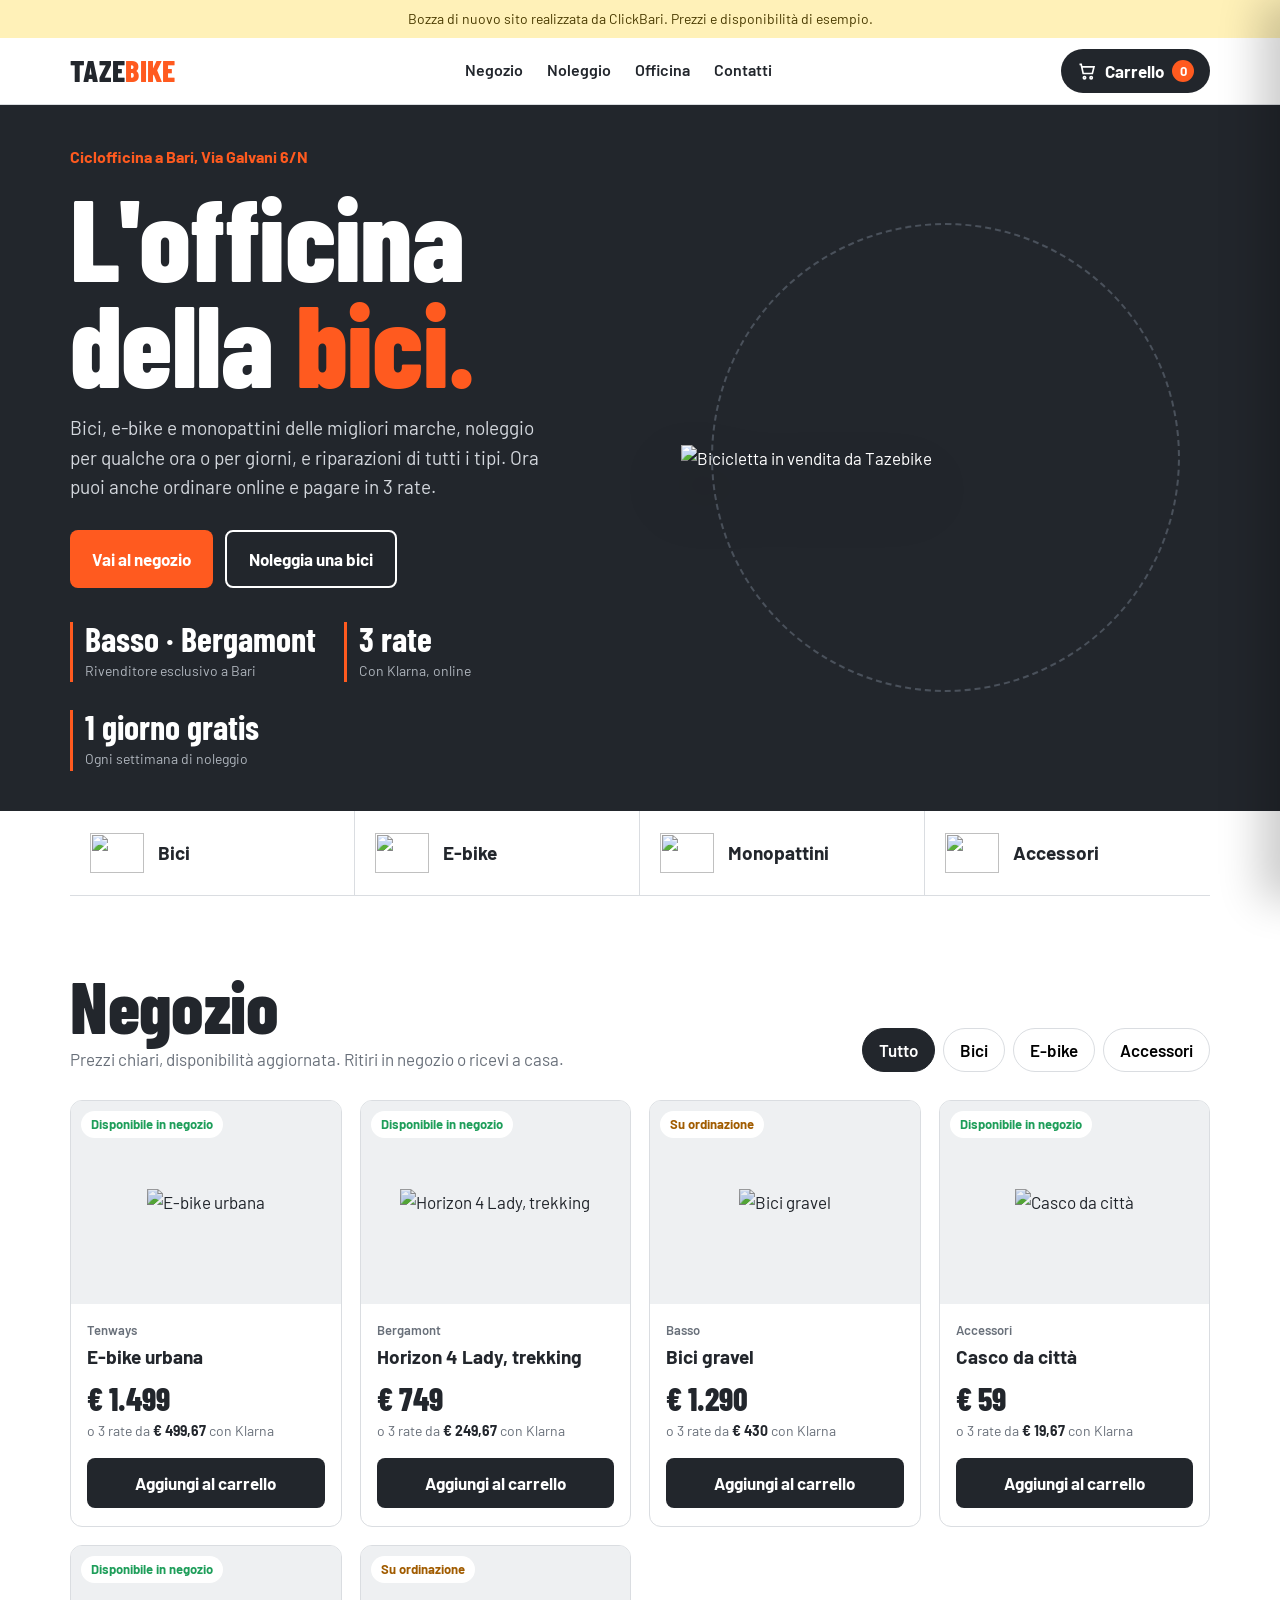
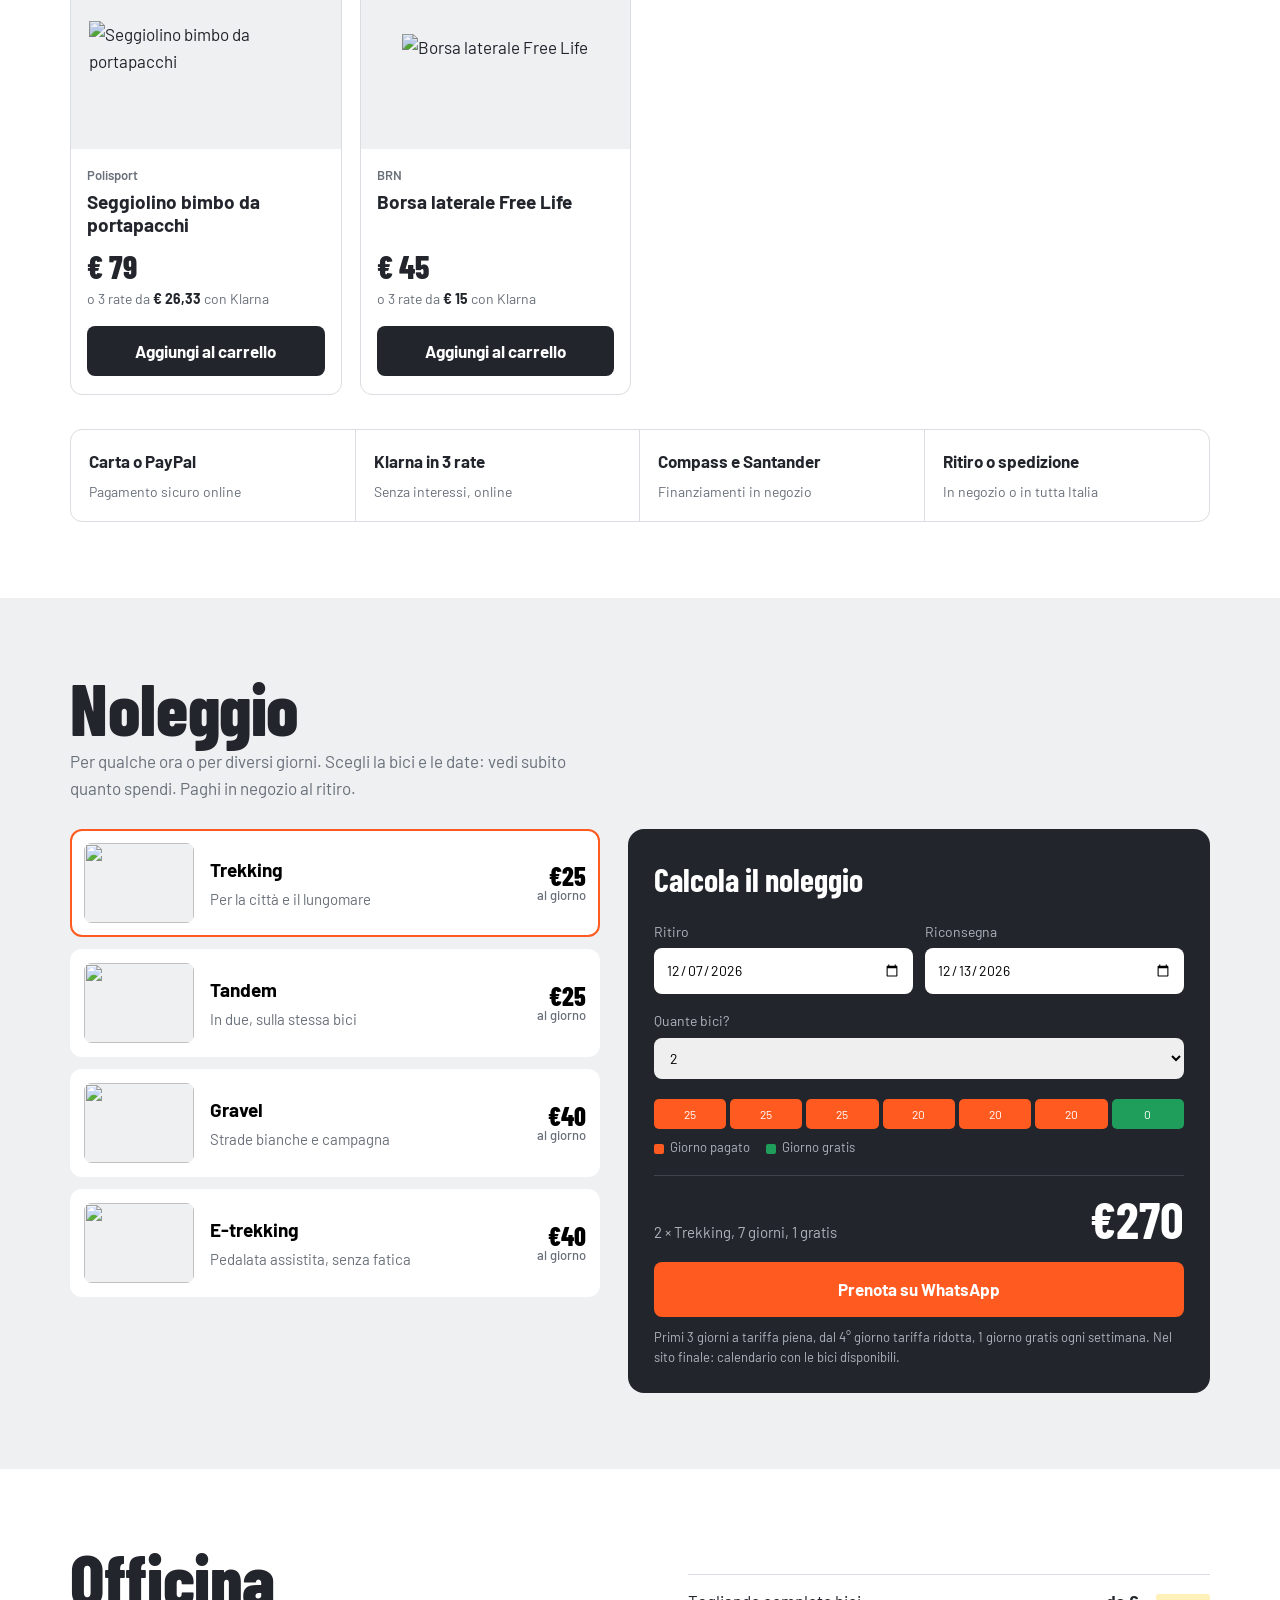
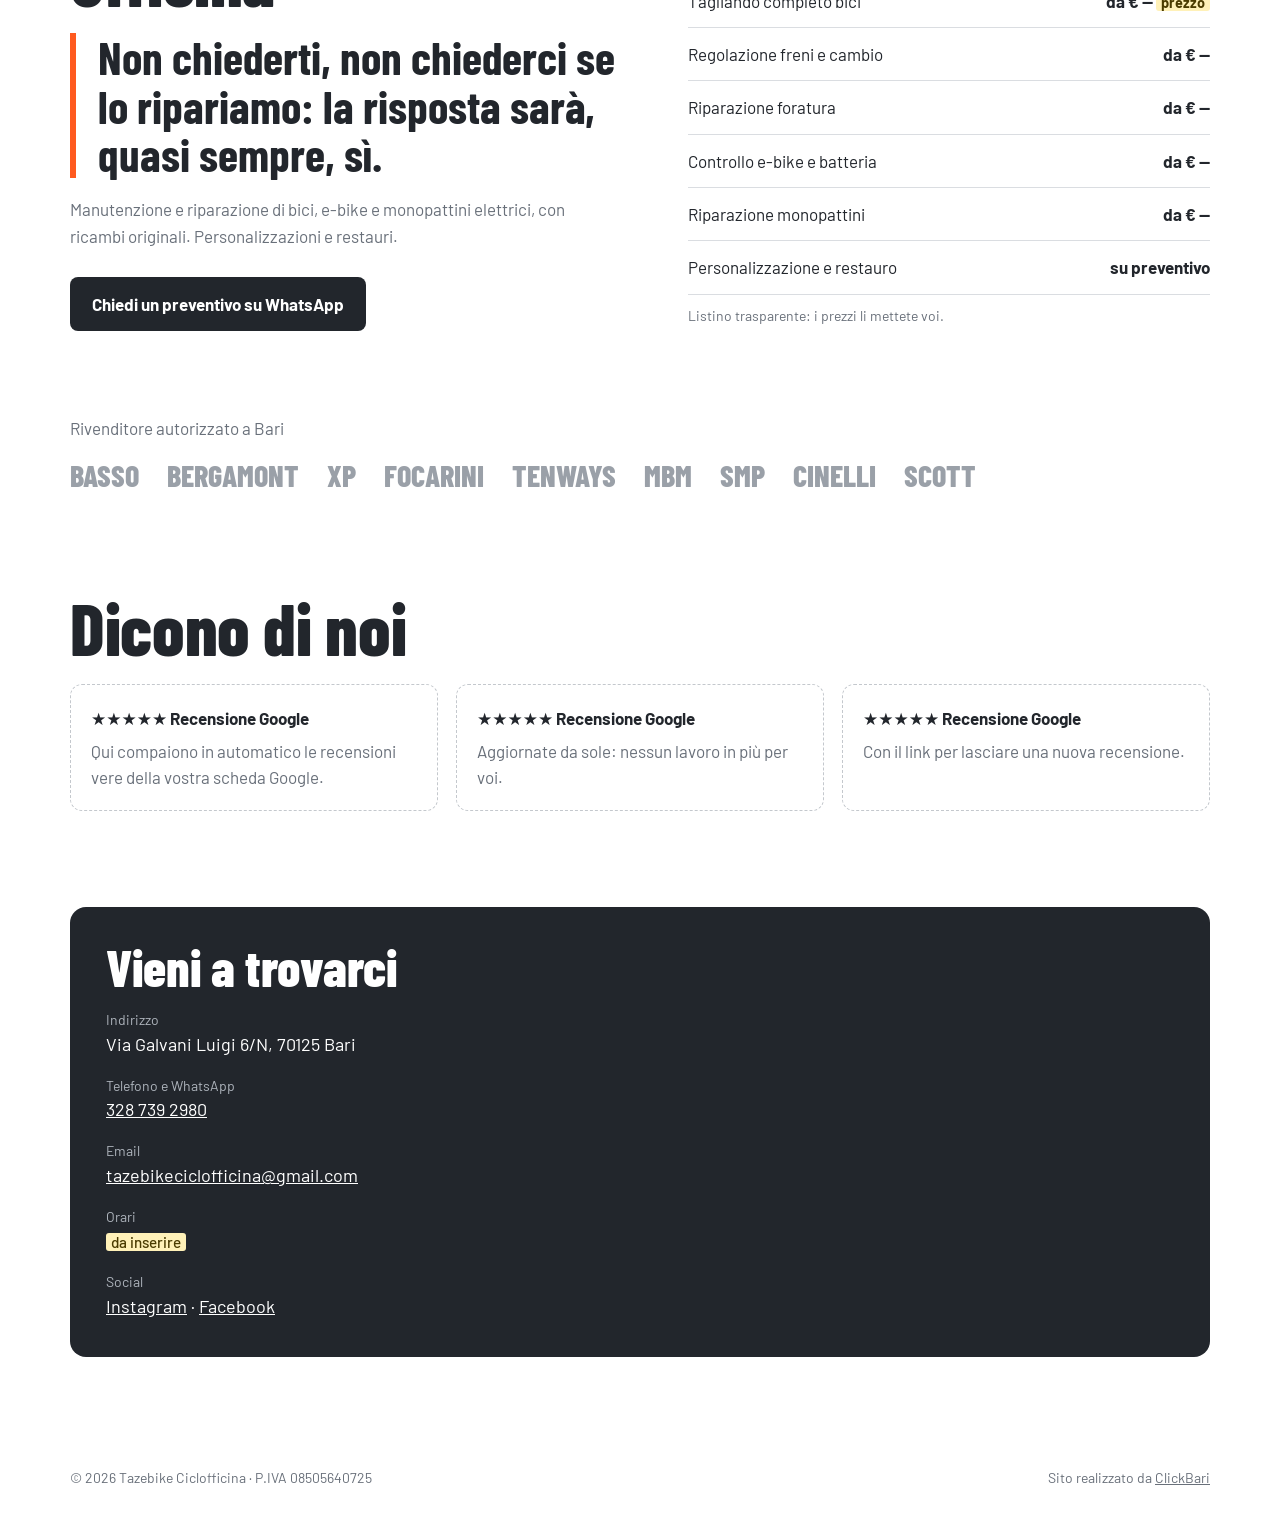
==== index.html @ f65f7a06 "Bozza sito Tazebike: negozio, carrello, noleggio, officina Co-Authored-By: Claude Opus 5.5 <noreply@" ====
<!doctype html>
<html lang="it">
<head>
<meta charset="utf-8">
<meta name="viewport" content="width=device-width, initial-scale=1">
<title>Tazebike · Bici, e-bike, noleggio e officina a Bari</title>
<meta name="description" content="Tazebike, Bari: vendita di bici ed e-bike Basso, Bergamont, Tenways, noleggio bici e riparazioni. Ordina online, paga anche in 3 rate.">
<meta name="robots" content="noindex, nofollow">
<link rel="preconnect" href="https://fonts.googleapis.com">
<link rel="preconnect" href="https://fonts.gstatic.com" crossorigin>
<link href="https://fonts.googleapis.com/css2?family=Barlow+Condensed:wght@600;700;800&family=Barlow:wght@400;500;600;700&display=swap" rel="stylesheet">
<style>
:root{
  --asphalt:#22262C;
  --asphalt-2:#2E333B;
  --signal:#FF5A1F;
  --signal-dark:#D9440E;
  --paper:#FFFFFF;
  --mist:#EEF0F2;
  --grey:#69707A;
  --line:#DADDE1;
  --ok:#1E9E5A;
}
*{box-sizing:border-box;margin:0;padding:0}
html{scroll-behavior:smooth}
body{font-family:"Barlow",system-ui,sans-serif;color:var(--asphalt);background:var(--paper);line-height:1.55;font-size:17px}
a{color:inherit}
img{max-width:100%;display:block}
button{font:inherit;cursor:pointer}
:focus-visible{outline:3px solid var(--signal);outline-offset:3px}
.wrap{max-width:1180px;margin:0 auto;padding:0 20px}
.display{font-family:"Barlow Condensed",sans-serif;font-weight:800;line-height:.92;letter-spacing:-.005em}
.todo{background:#FFF1B8;color:#4A3B00;padding:0 5px;border-radius:3px;font-size:.85em;font-weight:500}

.draft{background:#FFF1B8;color:#4A3B00;font-size:14px;text-align:center;padding:8px 16px}

/* header */
.top{position:sticky;top:0;z-index:20;background:rgba(255,255,255,.96);backdrop-filter:blur(6px);border-bottom:1px solid var(--line)}
.top .wrap{display:flex;align-items:center;justify-content:space-between;gap:16px;height:66px}
.logo{font-family:"Barlow Condensed";font-weight:800;font-size:30px;text-decoration:none;letter-spacing:.01em}
.logo span{color:var(--signal)}
nav{display:flex;gap:24px;font-weight:600;font-size:16px}
nav a{text-decoration:none}
nav a:hover{color:var(--signal-dark)}
.cart-btn{position:relative;background:var(--asphalt);color:#fff;border:0;border-radius:999px;padding:9px 16px;font-weight:700;display:flex;gap:8px;align-items:center}
.cart-btn svg{width:20px;height:20px}
.badge{background:var(--signal);color:#fff;border-radius:999px;min-width:22px;height:22px;display:grid;place-items:center;font-size:13px;padding:0 6px}

/* hero */
.hero{background:var(--asphalt);color:#fff;overflow:hidden;position:relative}
.hero .wrap{display:grid;grid-template-columns:1.1fr 1fr;align-items:center;gap:30px;min-height:520px;padding-top:40px;padding-bottom:40px}
.kicker{color:var(--signal);font-weight:700;font-size:16px;margin-bottom:14px}
.hero h1{font-size:clamp(58px,9vw,124px)}
.hero h1 em{font-style:normal;color:var(--signal)}
.hero p{max-width:44ch;margin-top:18px;font-size:19px;color:#D3D7DD}
.hero-cta{display:flex;flex-wrap:wrap;gap:12px;margin-top:28px}
.btn{display:inline-flex;align-items:center;justify-content:center;gap:8px;background:var(--signal);color:#fff;text-decoration:none;font-weight:700;padding:14px 22px;border-radius:8px;border:0}
.btn:hover{background:var(--signal-dark)}
.btn.line{background:transparent;border:2px solid currentColor}
.btn.line:hover{background:rgba(255,255,255,.08)}
.btn.dark{background:var(--asphalt)}
.hero-pic{position:relative;display:grid;place-items:center}
.hero-pic::before{content:"";position:absolute;width:88%;aspect-ratio:1;border-radius:50%;border:2px dashed #4A515B}
.hero-pic img{position:relative;width:100%;max-width:560px;filter:drop-shadow(0 30px 30px rgba(0,0,0,.45))}
.speed{display:flex;gap:28px;margin-top:34px;flex-wrap:wrap}
.speed div{border-left:3px solid var(--signal);padding-left:12px}
.speed b{font-family:"Barlow Condensed";font-size:34px;display:block;line-height:1}
.speed span{font-size:14px;color:#AEB4BC}

/* categories */
.cats{display:grid;grid-template-columns:repeat(4,1fr);gap:0;border-bottom:1px solid var(--line)}
.cat{display:flex;align-items:center;gap:14px;padding:22px 20px;text-decoration:none;border-right:1px solid var(--line);font-weight:700;font-size:19px}
.cat:last-child{border-right:0}
.cat img{width:54px;height:40px;object-fit:contain}
.cat:hover{background:var(--mist)}

section{padding:76px 0}
.head{display:flex;justify-content:space-between;align-items:end;gap:20px;flex-wrap:wrap;margin-bottom:28px}
h2{font-size:clamp(42px,6vw,72px)}
.sub{color:var(--grey);max-width:52ch;margin-top:8px}

/* shop */
.filters{display:flex;gap:8px;flex-wrap:wrap}
.filters button{border:1.5px solid var(--line);background:#fff;border-radius:999px;padding:8px 16px;font-weight:600}
.filters button[aria-pressed="true"]{background:var(--asphalt);border-color:var(--asphalt);color:#fff}
.grid{display:grid;grid-template-columns:repeat(auto-fill,minmax(250px,1fr));gap:18px}
.card{border:1px solid var(--line);border-radius:12px;overflow:hidden;display:flex;flex-direction:column;background:#fff}
.card .pic{background:var(--mist);aspect-ratio:4/3;display:grid;place-items:center;padding:18px;position:relative}
.card .pic img{max-height:100%;object-fit:contain;mix-blend-mode:multiply}
.stock{position:absolute;top:10px;left:10px;font-size:13px;font-weight:700;padding:3px 10px;border-radius:999px;background:#fff}
.stock.in{color:var(--ok)}
.stock.order{color:#A15C00}
.card .body{padding:16px 16px 18px;display:flex;flex-direction:column;gap:6px;flex:1}
.brand{font-size:13px;color:var(--grey);font-weight:600}
.card h3{font-size:19px;line-height:1.2}
.price{font-family:"Barlow Condensed";font-size:32px;font-weight:800;line-height:1;margin-top:auto;padding-top:8px}
.klarna{font-size:14px;color:var(--grey)}
.klarna b{color:var(--asphalt)}
.add{margin-top:10px;width:100%;background:var(--asphalt);color:#fff;border:0;border-radius:8px;padding:12px;font-weight:700}
.add:hover{background:var(--signal)}
.add.done{background:var(--ok)}

.pay{display:grid;grid-template-columns:repeat(4,1fr);gap:0;margin-top:34px;border:1px solid var(--line);border-radius:12px;overflow:hidden}
.pay div{padding:18px;border-right:1px solid var(--line)}
.pay div:last-child{border-right:0}
.pay b{display:block;font-size:17px;margin-bottom:2px}
.pay span{font-size:14px;color:var(--grey)}

/* rental */
.rent{background:var(--mist)}
.rent-grid{display:grid;grid-template-columns:1fr 1.1fr;gap:28px;align-items:start}
.fleet{display:grid;gap:12px}
.bike{display:flex;gap:16px;align-items:center;background:#fff;border-radius:12px;padding:12px;border:2px solid transparent;cursor:pointer;text-align:left;width:100%}
.bike img{width:110px;height:80px;object-fit:contain;background:var(--mist);border-radius:8px}
.bike b{display:block;font-size:19px}
.bike span{font-size:15px;color:var(--grey)}
.bike[aria-pressed="true"]{border-color:var(--signal)}
.rate{margin-left:auto;text-align:right;font-family:"Barlow Condensed";font-size:26px;font-weight:800;line-height:1;white-space:nowrap}
.rate small{display:block;font-family:"Barlow";font-size:13px;font-weight:500;color:var(--grey)}
.planner{background:var(--asphalt);color:#fff;border-radius:16px;padding:26px}
.planner h3{font-family:"Barlow Condensed";font-size:32px;margin-bottom:16px}
.dates{display:grid;grid-template-columns:1fr 1fr;gap:12px}
.dates label{font-size:14px;color:#AEB4BC}
.dates input,.qty select{width:100%;margin-top:6px;font:inherit;padding:11px 12px;border-radius:8px;border:0}
.qty{margin-top:12px}
.qty label{font-size:14px;color:#AEB4BC}
.track{display:flex;gap:4px;margin:20px 0 8px;flex-wrap:wrap}
.track i{flex:1 0 22px;height:30px;border-radius:5px;background:var(--asphalt-2);display:grid;place-items:center;font-style:normal;font-size:12px;color:#AEB4BC}
.track i.paid{background:var(--signal);color:#fff}
.track i.free{background:var(--ok);color:#fff}
.legend{display:flex;gap:16px;font-size:13px;color:#AEB4BC;margin-bottom:18px}
.legend span::before{content:"";display:inline-block;width:10px;height:10px;border-radius:2px;margin-right:6px;vertical-align:middle;background:var(--signal)}
.legend span.f::before{background:var(--ok)}
.total{display:flex;justify-content:space-between;align-items:end;border-top:1px solid #3E444D;padding-top:16px;margin-bottom:18px}
.total b{font-family:"Barlow Condensed";font-size:52px;line-height:1}
.total span{color:#AEB4BC;font-size:15px}
.planner .btn{width:100%}
.note{font-size:13px;color:#AEB4BC;margin-top:10px}

/* workshop */
.shop2{display:grid;grid-template-columns:1.1fr 1fr;gap:44px;align-items:center}
.quote{font-family:"Barlow Condensed";font-weight:700;font-size:clamp(30px,3.8vw,46px);line-height:1.05;border-left:6px solid var(--signal);padding-left:22px}
.services{list-style:none;margin-top:24px;display:grid;gap:0;border-top:1px solid var(--line)}
.services li{display:flex;justify-content:space-between;gap:12px;padding:13px 0;border-bottom:1px solid var(--line)}
.services li span:last-child{font-weight:700;white-space:nowrap}

.brands{display:flex;flex-wrap:wrap;gap:10px 28px;font-family:"Barlow Condensed";font-weight:800;font-size:30px;color:#9AA0A8;margin-top:10px}
.brands span:hover{color:var(--asphalt)}

.reviews{display:grid;grid-template-columns:repeat(3,1fr);gap:18px}
.rv{border:1px dashed #C4C8CD;border-radius:12px;padding:20px;color:var(--grey)}
.rv b{color:var(--asphalt);display:block;margin-bottom:6px}

.contact{display:grid;grid-template-columns:1fr 1.3fr;border-radius:16px;overflow:hidden;background:var(--asphalt);color:#fff}
.contact .info{padding:36px;display:grid;gap:18px;align-content:start}
.contact dt{font-size:14px;color:#AEB4BC}
.contact dd{font-size:18px}
.contact iframe{width:100%;height:100%;min-height:360px;border:0;display:block}
footer{padding:34px 0 50px;font-size:14px;color:var(--grey);display:flex;justify-content:space-between;flex-wrap:wrap;gap:12px}

/* cart drawer */
.drawer{position:fixed;inset:0 0 0 auto;width:min(420px,100%);background:#fff;z-index:40;transform:translateX(100%);transition:transform .3s ease;display:flex;flex-direction:column;box-shadow:-20px 0 40px rgba(0,0,0,.2)}
.drawer.open{transform:none}
.scrim{position:fixed;inset:0;background:rgba(34,38,44,.5);z-index:30;opacity:0;pointer-events:none;transition:opacity .3s}
.scrim.open{opacity:1;pointer-events:auto}
.drawer header{display:flex;justify-content:space-between;align-items:center;padding:18px 20px;border-bottom:1px solid var(--line)}
.drawer h3{font-family:"Barlow Condensed";font-size:30px}
.x{border:0;background:var(--mist);width:38px;height:38px;border-radius:50%;font-size:20px}
.items{flex:1;overflow:auto;padding:10px 20px}
.it{display:flex;gap:12px;align-items:center;padding:12px 0;border-bottom:1px solid var(--line)}
.it img{width:64px;height:48px;object-fit:contain;background:var(--mist);border-radius:6px}
.it div{flex:1;font-size:15px}
.it b{display:block}
.it button{border:0;background:none;color:var(--grey);text-decoration:underline;font-size:14px}
.empty{color:var(--grey);padding:30px 0;text-align:center}
.ship{padding:14px 20px;border-top:1px solid var(--line);display:grid;gap:8px;font-size:15px}
.ship label{display:flex;justify-content:space-between;gap:10px;align-items:center;cursor:pointer}
.ship label span:first-of-type{flex:1}
.sum{padding:16px 20px;border-top:1px solid var(--line)}
.sum .row{display:flex;justify-content:space-between;font-size:15px;color:var(--grey)}
.sum .row.t{font-size:22px;color:var(--asphalt);font-weight:700;margin-top:6px}
.sum .k{font-size:14px;color:var(--grey);margin:6px 0 14px}
.sum .btn{width:100%}
.methods{display:flex;gap:6px;justify-content:center;margin-top:12px;flex-wrap:wrap}
.methods span{border:1px solid var(--line);border-radius:6px;padding:3px 9px;font-size:13px;font-weight:700}
.toast{position:fixed;left:50%;bottom:22px;transform:translate(-50%,120px);background:var(--asphalt);color:#fff;padding:12px 18px;border-radius:10px;z-index:50;transition:transform .3s,visibility .3s;font-size:15px;max-width:90%;visibility:hidden}
.toast.show{transform:translate(-50%,0);visibility:visible}

@media (max-width:960px){
  .hero .wrap,.rent-grid,.shop2,.contact{grid-template-columns:1fr}
  .hero-pic{order:-1;max-width:420px;margin:0 auto}
  nav{display:none}
  .cats{grid-template-columns:repeat(2,1fr)}
  .cat:nth-child(2){border-right:0}
  .cat:nth-child(-n+2){border-bottom:1px solid var(--line)}
  .pay{grid-template-columns:repeat(2,1fr)}
  .pay div:nth-child(2){border-right:0}
  .pay div:nth-child(-n+2){border-bottom:1px solid var(--line)}
  .reviews{grid-template-columns:1fr}
}
@media (max-width:520px){
  .cat{font-size:16px;padding:16px 12px}
  .cat img{width:40px}
  .dates{grid-template-columns:1fr}
  .bike img{width:80px}
}
@media (prefers-reduced-motion:reduce){*{transition:none!important}}
</style>
</head>
<body>

<div class="draft">Bozza di nuovo sito realizzata da ClickBari. Prezzi e disponibilità di esempio.</div>

<div class="top">
  <div class="wrap">
    <a class="logo" href="#">TAZE<span>BIKE</span></a>
    <nav aria-label="Menu"><a href="#negozio">Negozio</a><a href="#noleggio">Noleggio</a><a href="#officina">Officina</a><a href="#contatti">Contatti</a></nav>
    <button class="cart-btn" id="openCart" aria-label="Apri il carrello">
      <svg viewBox="0 0 24 24" fill="none" stroke="currentColor" stroke-width="2" aria-hidden="true"><path d="M3 4h2l2.4 11h11l2-8H6.2"/><circle cx="9" cy="20" r="1.4"/><circle cx="17" cy="20" r="1.4"/></svg>
      Carrello <span class="badge" id="count">0</span>
    </button>
  </div>
</div>

<div class="hero">
  <div class="wrap">
    <div>
      <div class="kicker">Ciclofficina a Bari, Via Galvani 6/N</div>
      <h1 class="display">L'officina<br>della <em>bici.</em></h1>
      <p>Bici, e-bike e monopattini delle migliori marche, noleggio per qualche ora o per giorni, e riparazioni di tutti i tipi. Ora puoi anche ordinare online e pagare in 3 rate.</p>
      <div class="hero-cta">
        <a class="btn" href="#negozio">Vai al negozio</a>
        <a class="btn line" href="#noleggio">Noleggia una bici</a>
      </div>
      <div class="speed">
        <div><b>Basso · Bergamont</b><span>Rivenditore esclusivo a Bari</span></div>
        <div><b>3 rate</b><span>Con Klarna, online</span></div>
        <div><b>1 giorno gratis</b><span>Ogni settimana di noleggio</span></div>
      </div>
    </div>
    <div class="hero-pic">
      <img src="https://irp.cdn-website.com/a1130d6c/dms3rep/multi/opt/bici-vendita-68d72d2a-14b4c57a-919w.png" alt="Bicicletta in vendita da Tazebike">
    </div>
  </div>
</div>

<div class="wrap">
  <div class="cats">
    <a class="cat" href="#negozio" data-go="bici"><img src="https://irp.cdn-website.com/a1130d6c/dms3rep/multi/opt/bici-3ac3b8b5-117w.png" alt="">Bici</a>
    <a class="cat" href="#negozio" data-go="ebike"><img src="https://irp.cdn-website.com/a1130d6c/dms3rep/multi/opt/ebike-aff4d90e-117w.png" alt="">E-bike</a>
    <a class="cat" href="#negozio" data-go="mono"><img src="https://irp.cdn-website.com/a1130d6c/dms3rep/multi/opt/monopattino-8f1eca08-117w.png" alt="">Monopattini</a>
    <a class="cat" href="#negozio" data-go="acc"><img src="https://irp.cdn-website.com/a1130d6c/dms3rep/multi/opt/98781212e567-ciclo-accessori-caschi-big-wag-588400621-541w.png" alt="">Accessori</a>
  </div>
</div>

<section id="negozio">
  <div class="wrap">
    <div class="head">
      <div>
        <h2 class="display">Negozio</h2>
        <p class="sub">Prezzi chiari, disponibilità aggiornata. Ritiri in negozio o ricevi a casa.</p>
      </div>
      <div class="filters" role="group" aria-label="Filtra">
        <button data-f="all" aria-pressed="true">Tutto</button>
        <button data-f="bici" aria-pressed="false">Bici</button>
        <button data-f="ebike" aria-pressed="false">E-bike</button>
        <button data-f="acc" aria-pressed="false">Accessori</button>
      </div>
    </div>
    <div class="grid" id="grid"></div>
    <div class="pay">
      <div><b>Carta o PayPal</b><span>Pagamento sicuro online</span></div>
      <div><b>Klarna in 3 rate</b><span>Senza interessi, online</span></div>
      <div><b>Compass e Santander</b><span>Finanziamenti in negozio</span></div>
      <div><b>Ritiro o spedizione</b><span>In negozio o in tutta Italia</span></div>
    </div>
  </div>
</section>

<section id="noleggio" class="rent">
  <div class="wrap">
    <div class="head">
      <div>
        <h2 class="display">Noleggio</h2>
        <p class="sub">Per qualche ora o per diversi giorni. Scegli la bici e le date: vedi subito quanto spendi. Paghi in negozio al ritiro.</p>
      </div>
    </div>
    <div class="rent-grid">
      <div class="fleet" role="group" aria-label="Scegli la bici">
        <button class="bike" data-r="25" data-r2="20" data-n="Trekking" aria-pressed="true"><img src="https://irp.cdn-website.com/a1130d6c/dms3rep/multi/opt/_d1740_bergamont_horizon_4_lady_-_bici_da_trekking_-_donna_11410781_963266-293h.jpg" alt=""><div><b>Trekking</b><span>Per la città e il lungomare</span></div><div class="rate">€25<small>al giorno</small></div></button>
        <button class="bike" data-r="25" data-r2="20" data-n="Tandem" aria-pressed="false"><img src="https://irp.cdn-website.com/a1130d6c/dms3rep/multi/opt/H4fcfc84ee62e4de5b03e7637f4006c79g-270w.jpg" alt=""><div><b>Tandem</b><span>In due, sulla stessa bici</span></div><div class="rate">€25<small>al giorno</small></div></button>
        <button class="bike" data-r="40" data-r2="35" data-n="Gravel" aria-pressed="false"><img src="https://irp.cdn-website.com/a1130d6c/dms3rep/multi/opt/291091_1-270w.webp" alt=""><div><b>Gravel</b><span>Strade bianche e campagna</span></div><div class="rate">€40<small>al giorno</small></div></button>
        <button class="bike" data-r="40" data-r2="35" data-n="E-trekking" aria-pressed="false"><img src="https://irp.cdn-website.com/a1130d6c/dms3rep/multi/opt/2-w-red-su-lista_b6ab6d5603a0e90-bdb670-969b963a-270w.webp" alt=""><div><b>E-trekking</b><span>Pedalata assistita, senza fatica</span></div><div class="rate">€40<small>al giorno</small></div></button>
      </div>
      <div class="planner">
        <h3>Calcola il noleggio</h3>
        <div class="dates">
          <label>Ritiro<input type="date" id="d1"></label>
          <label>Riconsegna<input type="date" id="d2"></label>
        </div>
        <div class="qty"><label>Quante bici?<select id="qty"><option>1</option><option selected>2</option><option>3</option><option>4</option></select></label></div>
        <div class="track" id="track" aria-hidden="true"></div>
        <div class="legend"><span>Giorno pagato</span><span class="f">Giorno gratis</span></div>
        <div class="total"><div><span id="sumTxt"></span></div><b id="rentTotal">€0</b></div>
        <a class="btn" id="rentBtn" href="#">Prenota su WhatsApp</a>
        <p class="note">Primi 3 giorni a tariffa piena, dal 4° giorno tariffa ridotta, 1 giorno gratis ogni settimana. Nel sito finale: calendario con le bici disponibili.</p>
      </div>
    </div>
  </div>
</section>

<section id="officina">
  <div class="wrap shop2">
    <div>
      <h2 class="display">Officina</h2>
      <p class="quote" style="margin-top:22px">Non chiederti, non chiederci se lo ripariamo: la risposta sarà, quasi sempre, sì.</p>
      <p class="sub" style="margin-top:18px">Manutenzione e riparazione di bici, e-bike e monopattini elettrici, con ricambi originali. Personalizzazioni e restauri.</p>
      <div class="hero-cta"><a class="btn dark" href="https://wa.me/393287392980?text=Ciao%2C%20vorrei%20un%20preventivo%20per%20una%20riparazione">Chiedi un preventivo su WhatsApp</a></div>
    </div>
    <div>
      <ul class="services">
        <li><span>Tagliando completo bici</span><span>da € — <span class="todo">prezzo</span></span></li>
        <li><span>Regolazione freni e cambio</span><span>da € —</span></li>
        <li><span>Riparazione foratura</span><span>da € —</span></li>
        <li><span>Controllo e-bike e batteria</span><span>da € —</span></li>
        <li><span>Riparazione monopattini</span><span>da € —</span></li>
        <li><span>Personalizzazione e restauro</span><span>su preventivo</span></li>
      </ul>
      <p class="sub" style="font-size:14px;margin-top:10px">Listino trasparente: i prezzi li mettete voi.</p>
    </div>
  </div>
</section>

<section style="padding-top:0">
  <div class="wrap">
    <p class="sub">Rivenditore autorizzato a Bari</p>
    <div class="brands"><span>BASSO</span><span>BERGAMONT</span><span>XP</span><span>FOCARINI</span><span>TENWAYS</span><span>MBM</span><span>SMP</span><span>CINELLI</span><span>SCOTT</span></div>
  </div>
</section>

<section style="padding-top:20px">
  <div class="wrap">
    <h2 class="display" style="margin-bottom:24px">Dicono di noi</h2>
    <div class="reviews">
      <div class="rv"><b>★★★★★ Recensione Google</b>Qui compaiono in automatico le recensioni vere della vostra scheda Google.</div>
      <div class="rv"><b>★★★★★ Recensione Google</b>Aggiornate da sole: nessun lavoro in più per voi.</div>
      <div class="rv"><b>★★★★★ Recensione Google</b>Con il link per lasciare una nuova recensione.</div>
    </div>
  </div>
</section>

<section id="contatti" style="padding-top:20px">
  <div class="wrap">
    <div class="contact">
      <div class="info">
        <h2 class="display" style="font-size:52px">Vieni a trovarci</h2>
        <dl style="display:grid;gap:16px">
          <div><dt>Indirizzo</dt><dd>Via Galvani Luigi 6/N, 70125 Bari</dd></div>
          <div><dt>Telefono e WhatsApp</dt><dd><a href="tel:+393287392980">328 739 2980</a></dd></div>
          <div><dt>Email</dt><dd><a href="mailto:tazebikeciclofficina@gmail.com">tazebikeciclofficina@gmail.com</a></dd></div>
          <div><dt>Orari</dt><dd><span class="todo">da inserire</span></dd></div>
          <div><dt>Social</dt><dd><a href="https://www.instagram.com/tazebikeofficial/">Instagram</a> · <a href="https://www.facebook.com/tazebike/">Facebook</a></dd></div>
        </dl>
      </div>
      <iframe title="Mappa Tazebike" loading="lazy" referrerpolicy="no-referrer-when-downgrade" src="https://www.google.com/maps?q=Tazebike,+Via+Luigi+Galvani+6,+Bari&output=embed"></iframe>
    </div>
  </div>
</section>

<div class="wrap">
  <footer>
    <span>© 2026 Tazebike Ciclofficina · P.IVA 08505640725</span>
    <span>Sito realizzato da <a href="https://clickbari.it" rel="nofollow">ClickBari</a></span>
  </footer>
</div>

<!-- Cart -->
<div class="scrim" id="scrim"></div>
<aside class="drawer" id="drawer" aria-label="Carrello" aria-hidden="true">
  <header><h3>Carrello</h3><button class="x" id="closeCart" aria-label="Chiudi">×</button></header>
  <div class="items" id="items"></div>
  <div class="ship" role="radiogroup" aria-label="Consegna">
    <label><input type="radio" name="ship" value="0" checked><span>Ritiro in negozio</span><span>Gratis</span></label>
    <label><input type="radio" name="ship" value="9.9"><span>Spedizione accessori</span><span>€ 9,90</span></label>
    <label><input type="radio" name="ship" value="49"><span>Spedizione bici in tutta Italia</span><span>€ 49</span></label>
  </div>
  <div class="sum">
    <div class="row"><span>Prodotti</span><span id="sub">€ 0</span></div>
    <div class="row"><span>Consegna</span><span id="shipCost">Gratis</span></div>
    <div class="row t"><span>Totale</span><span id="tot">€ 0</span></div>
    <p class="k" id="k3"></p>
    <button class="btn" id="checkout">Vai al pagamento</button>
    <div class="methods"><span>VISA</span><span>Mastercard</span><span>PayPal</span><span>Klarna</span><span>Apple Pay</span></div>
  </div>
</aside>
<div class="toast" id="toast" role="status"></div>

<script>
const IMG='https://irp.cdn-website.com/a1130d6c/dms3rep/multi/opt/';
const P=[
 {id:1,c:'ebike',b:'Tenways',n:'E-bike urbana',p:1499,s:'in',img:IMG+'2-w-red-su-lista_b6ab6d5603a0e90-bdb670-969b963a-270w.webp'},
 {id:2,c:'bici',b:'Bergamont',n:'Horizon 4 Lady, trekking',p:749,s:'in',img:IMG+'_d1740_bergamont_horizon_4_lady_-_bici_da_trekking_-_donna_11410781_963266-293h.jpg'},
 {id:3,c:'bici',b:'Basso',n:'Bici gravel',p:1290,s:'order',img:IMG+'291091_1-270w.webp'},
 {id:4,c:'acc',b:'Accessori',n:'Casco da città',p:59,s:'in',img:IMG+'98781212e567-ciclo-accessori-caschi-big-wag-588400621-541w.png'},
 {id:5,c:'acc',b:'Polisport',n:'Seggiolino bimbo da portapacchi',p:79,s:'in',img:IMG+'polisport-koari-mik-hd-child-bike-seat-for-cargo-rack-black-grey-a-1919429-541w.jpg'},
 {id:6,c:'acc',b:'BRN',n:'Borsa laterale Free Life',p:45,s:'order',img:IMG+'BO48GR_borse-brn-free-life-separate-tessuto_0_Z+%281%29-541w.jpg'}
];
const eur=v=>'€ '+(Number.isInteger(v)?v.toLocaleString('it-IT'):v.toLocaleString('it-IT',{minimumFractionDigits:2,maximumFractionDigits:2}));
const grid=document.getElementById('grid');
let filter='all';
function renderGrid(){
  grid.innerHTML='';
  P.filter(x=>filter==='all'||x.c===filter).forEach(x=>{
    const el=document.createElement('article');el.className='card';
    el.innerHTML=`<div class="pic"><span class="stock ${x.s}">${x.s==='in'?'Disponibile in negozio':'Su ordinazione'}</span><img src="${x.img}" alt="${x.n}" loading="lazy"></div>
    <div class="body"><span class="brand">${x.b}</span><h3>${x.n}</h3><div class="price">${eur(x.p)}</div>
    <div class="klarna">o 3 rate da <b>${eur(Math.round(x.p/3*100)/100)}</b> con Klarna</div>
    <button class="add" data-id="${x.id}">Aggiungi al carrello</button></div>`;
    grid.appendChild(el);
  });
}
document.querySelectorAll('.filters button').forEach(b=>b.onclick=()=>{filter=b.dataset.f;document.querySelectorAll('.filters button').forEach(x=>x.setAttribute('aria-pressed',x===b));renderGrid();});
document.querySelectorAll('[data-go]').forEach(a=>a.addEventListener('click',()=>{const f=a.dataset.go==='mono'?'all':a.dataset.go;const b=document.querySelector(`.filters [data-f="${f}"]`);b&&b.click();}));

/* cart (demo, in memory) */
const cart=[];
const toast=m=>{const t=document.getElementById('toast');t.textContent=m;t.classList.add('show');clearTimeout(t._t);t._t=setTimeout(()=>t.classList.remove('show'),2600);};
grid.addEventListener('click',e=>{
  const b=e.target.closest('.add');if(!b)return;
  const x=P.find(p=>p.id==b.dataset.id);cart.push(x);
  b.textContent='Aggiunto ✓';b.classList.add('done');setTimeout(()=>{b.textContent='Aggiungi al carrello';b.classList.remove('done');},1400);
  renderCart();toast(x.n+' aggiunto al carrello');
});
function renderCart(){
  document.getElementById('count').textContent=cart.length;
  const it=document.getElementById('items');
  it.innerHTML=cart.length?'':'<p class="empty">Il carrello è vuoto.</p>';
  cart.forEach((x,i)=>{const d=document.createElement('div');d.className='it';d.innerHTML=`<img src="${x.img}" alt=""><div><b>${x.n}</b>${eur(x.p)}</div><button data-i="${i}">Rimuovi</button>`;it.appendChild(d);});
  const sub=cart.reduce((a,x)=>a+x.p,0);
  const ship=+document.querySelector('[name=ship]:checked').value;
  const tot=sub+(cart.length?ship:0);
  document.getElementById('sub').textContent=eur(sub);
  document.getElementById('shipCost').textContent=ship&&cart.length?eur(ship):'Gratis';
  document.getElementById('tot').textContent=eur(tot);
  document.getElementById('k3').textContent=cart.length?`Oppure 3 rate da ${eur(Math.round(tot/3*100)/100)} con Klarna, senza interessi.`:'';
}
document.getElementById('items').addEventListener('click',e=>{const b=e.target.closest('button');if(!b)return;cart.splice(+b.dataset.i,1);renderCart();});
document.querySelector('.ship').addEventListener('change',renderCart);
const drawer=document.getElementById('drawer'),scrim=document.getElementById('scrim');
const openC=()=>{drawer.classList.add('open');scrim.classList.add('open');drawer.setAttribute('aria-hidden','false');};
const closeC=()=>{drawer.classList.remove('open');scrim.classList.remove('open');drawer.setAttribute('aria-hidden','true');};
document.getElementById('openCart').onclick=openC;document.getElementById('closeCart').onclick=closeC;scrim.onclick=closeC;
document.addEventListener('keydown',e=>{if(e.key==='Escape')closeC();});
document.getElementById('checkout').onclick=()=>toast(cart.length?'Demo: qui si apre il pagamento sicuro Stripe (carta, PayPal, Klarna).':'Aggiungi prima un prodotto.');

/* rental */
let bike=document.querySelector('.bike[aria-pressed="true"]');
document.querySelectorAll('.bike').forEach(b=>b.onclick=()=>{bike=b;document.querySelectorAll('.bike').forEach(x=>x.setAttribute('aria-pressed',x===b));calcRent();});
const d1=document.getElementById('d1'),d2=document.getElementById('d2'),qty=document.getElementById('qty');
const iso=d=>d.toISOString().slice(0,10);
const t0=new Date();t0.setDate(t0.getDate()+1);const t1=new Date(t0);t1.setDate(t1.getDate()+6);
d1.value=iso(t0);d2.value=iso(t1);d1.min=iso(new Date());
function calcRent(){
  let days=Math.round((new Date(d2.value)-new Date(d1.value))/864e5)+1;
  if(!(days>0))days=1; if(days>28)days=28;
  const r=+bike.dataset.r,r2=+bike.dataset.r2,q=+qty.value;
  const track=document.getElementById('track');track.innerHTML='';
  let tot=0,free=0;
  for(let i=1;i<=days;i++){
    const isFree=i%7===0; const el=document.createElement('i');
    if(isFree){free++;el.className='free';el.textContent='0';}
    else{const v=i<=3?r:r2;tot+=v;el.className='paid';el.textContent=v;}
    track.appendChild(el);
  }
  tot*=q;
  document.getElementById('rentTotal').textContent='€'+tot;
  document.getElementById('sumTxt').textContent=`${q} × ${bike.dataset.n}, ${days} ${days===1?'giorno':'giorni'}${free?`, ${free} gratis`:''}`;
  const msg=`Ciao Tazebike, vorrei noleggiare ${q} bici ${bike.dataset.n} dal ${d1.value.split('-').reverse().join('/')} al ${d2.value.split('-').reverse().join('/')}. Totale indicato sul sito: €${tot}.`;
  document.getElementById('rentBtn').href='https://wa.me/393287392980?text='+encodeURIComponent(msg);
}
[d1,d2,qty].forEach(el=>el.addEventListener('input',calcRent));
renderGrid();renderCart();calcRent();
</script>
</body>
</html>
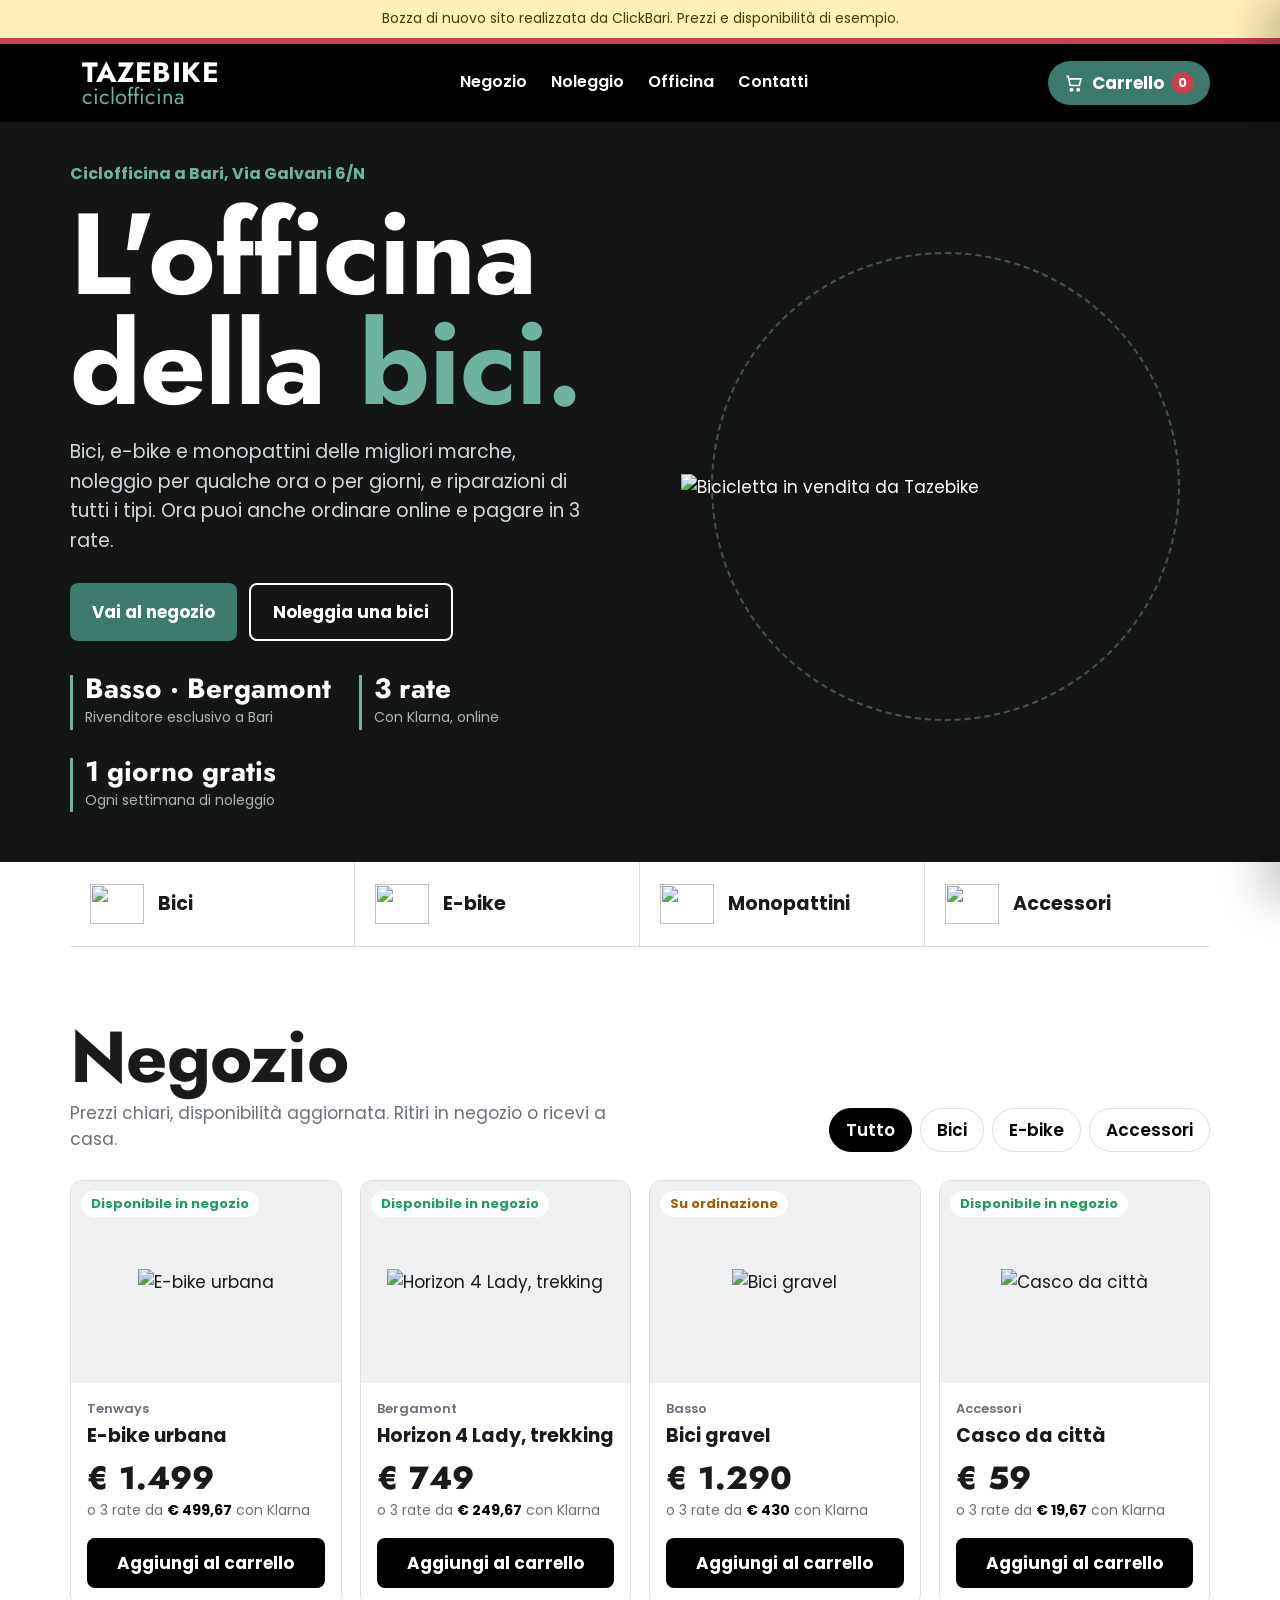
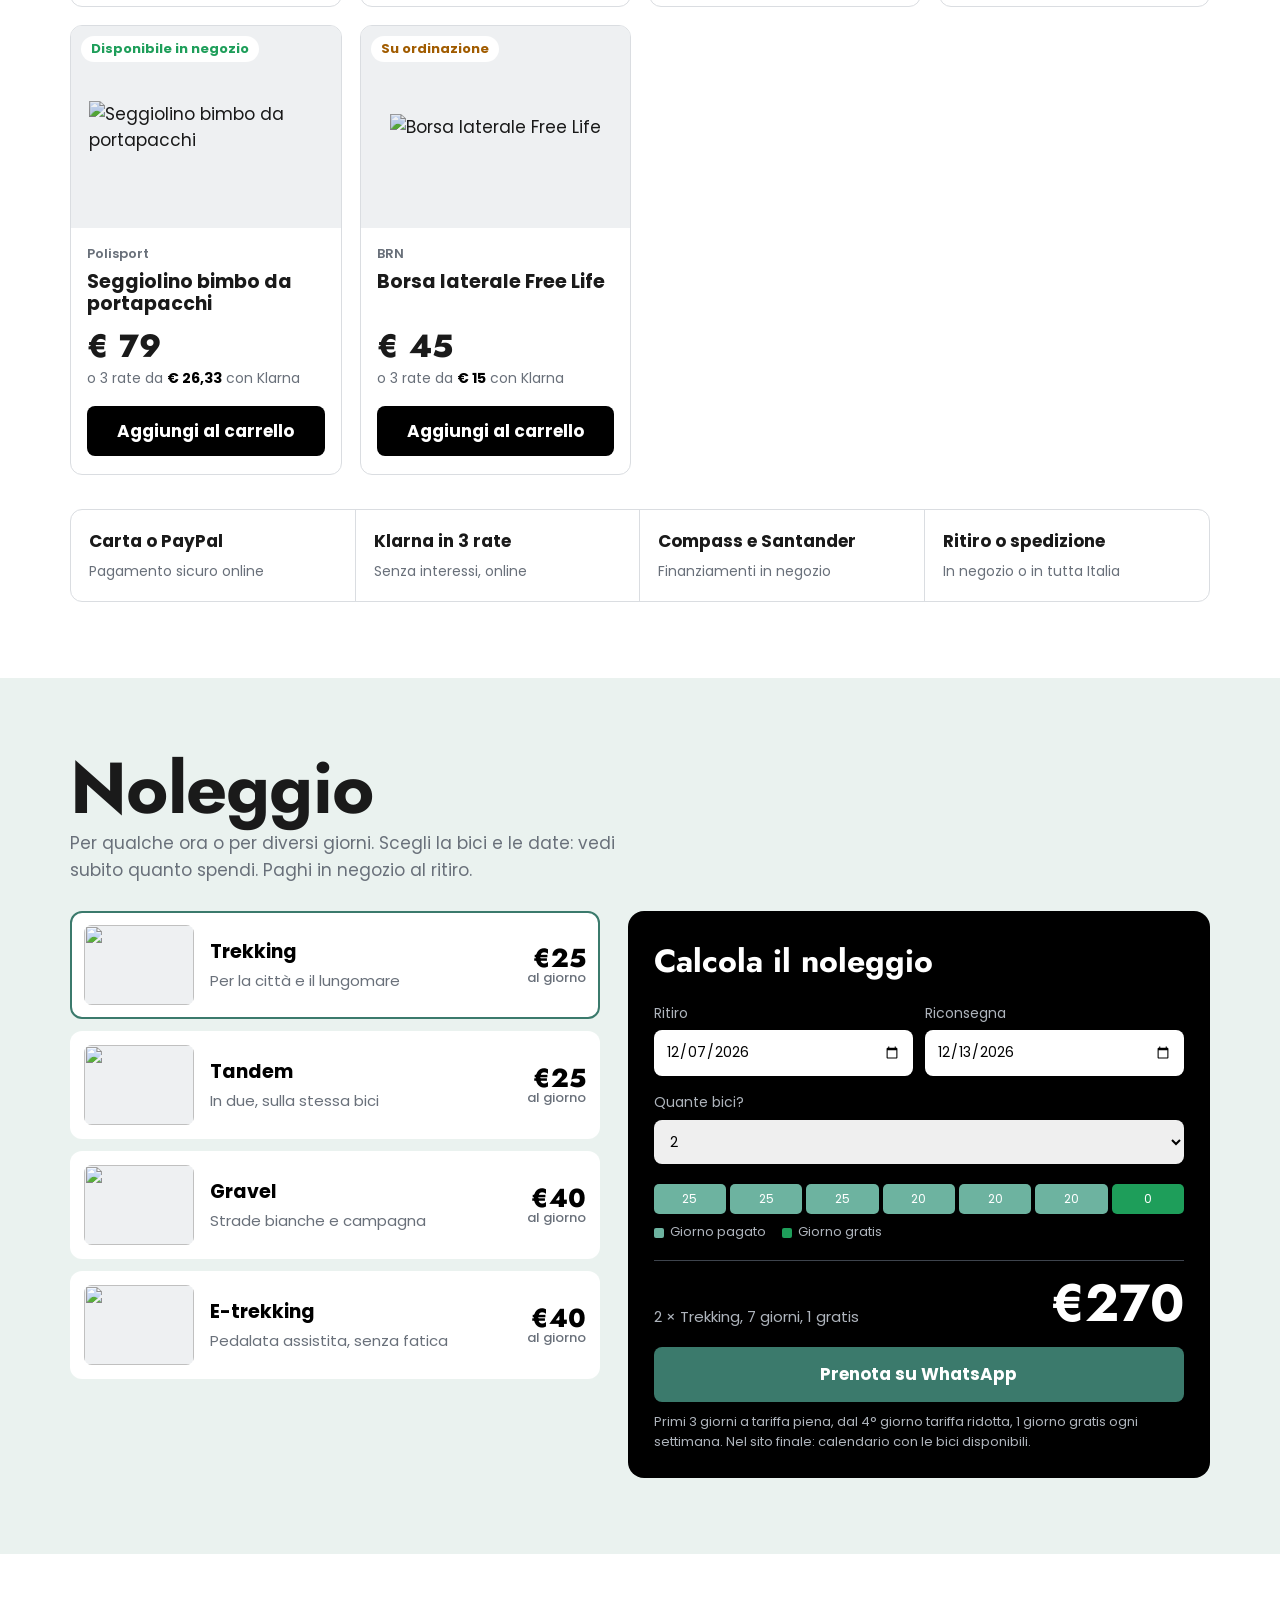
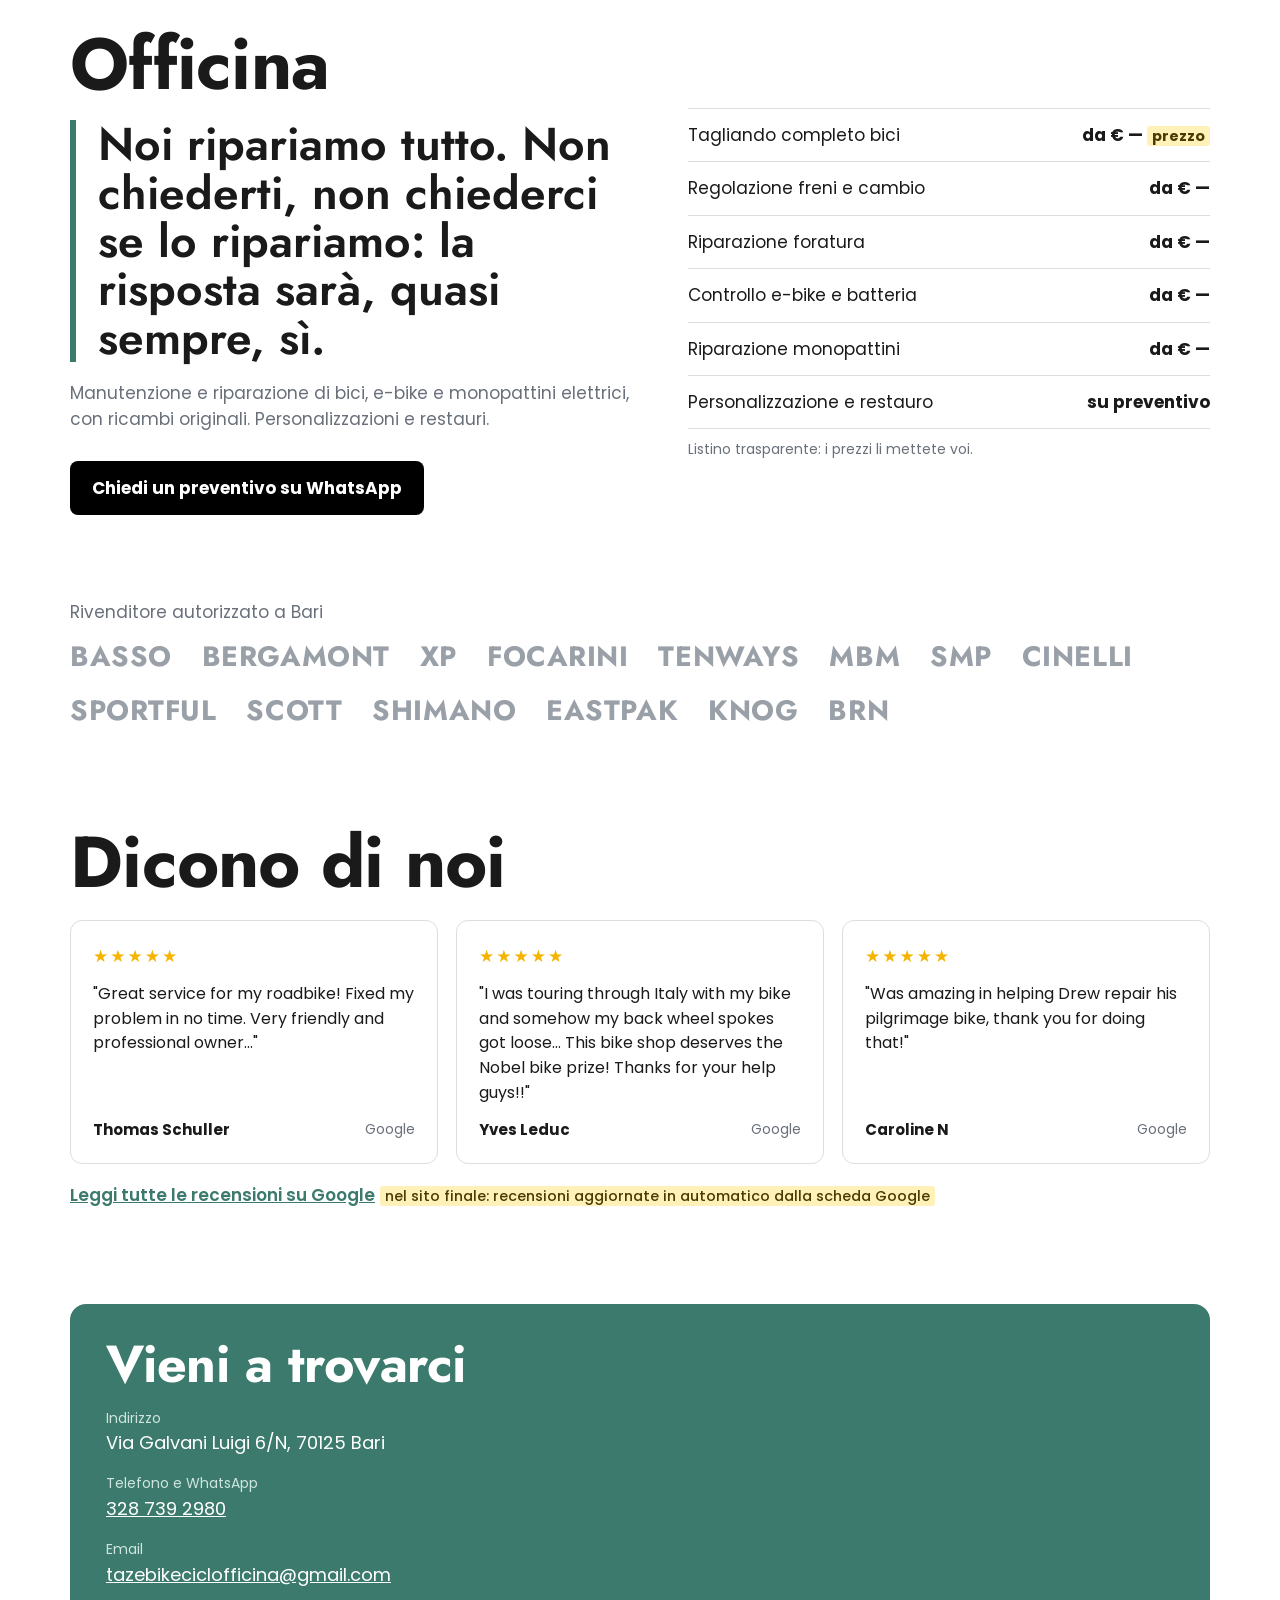
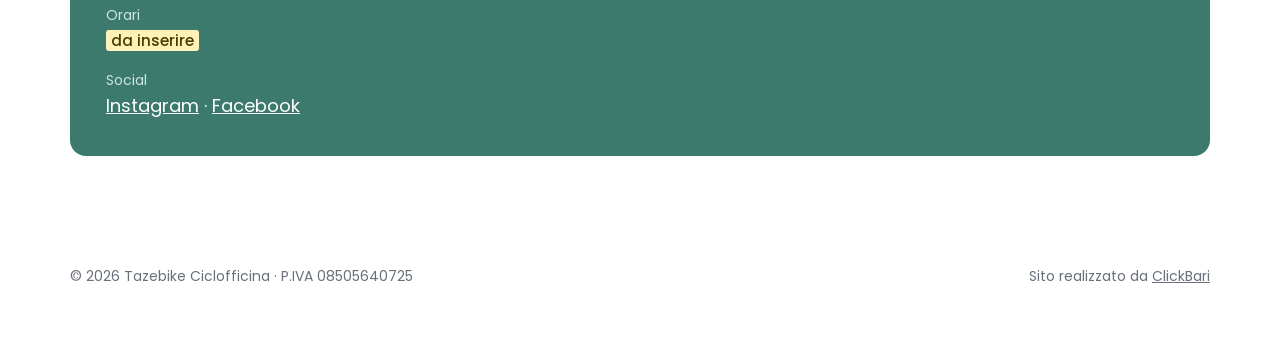
==== commit 5e915ce6: "Bozza: colori, font e logo Tazebike, recensioni reali Co-Authored-By: Claude Opus 5.5 <noreply@anthr" ====
--- a/index.html
+++ b/index.html
@@ -8,13 +8,15 @@
 <meta name="robots" content="noindex, nofollow">
 <link rel="preconnect" href="https://fonts.googleapis.com">
 <link rel="preconnect" href="https://fonts.gstatic.com" crossorigin>
-<link href="https://fonts.googleapis.com/css2?family=Barlow+Condensed:wght@600;700;800&family=Barlow:wght@400;500;600;700&display=swap" rel="stylesheet">
+<link href="https://fonts.googleapis.com/css2?family=Jost:wght@400;500;600;700;800&family=Poppins:wght@400;500;600;700&display=swap" rel="stylesheet">
 <style>
 :root{
-  --asphalt:#22262C;
-  --asphalt-2:#2E333B;
-  --signal:#FF5A1F;
-  --signal-dark:#D9440E;
+  --asphalt:#000000;
+  --asphalt-2:#1E1F1F;
+  --signal:#3B7A6C;
+  --signal-dark:#2C5F54;
+  --leaf:#6DB3A0;
+  --red:#CC3F4E;
   --paper:#FFFFFF;
   --mist:#EEF0F2;
   --grey:#69707A;
@@ -23,35 +25,38 @@
 }
 *{box-sizing:border-box;margin:0;padding:0}
 html{scroll-behavior:smooth}
-body{font-family:"Barlow",system-ui,sans-serif;color:var(--asphalt);background:var(--paper);line-height:1.55;font-size:17px}
+body{font-family:"Poppins",system-ui,sans-serif;font-size:16px;color:#1A1A1A;background:var(--paper);line-height:1.55;font-size:17px}
 a{color:inherit}
 img{max-width:100%;display:block}
 button{font:inherit;cursor:pointer}
 :focus-visible{outline:3px solid var(--signal);outline-offset:3px}
 .wrap{max-width:1180px;margin:0 auto;padding:0 20px}
-.display{font-family:"Barlow Condensed",sans-serif;font-weight:800;line-height:.92;letter-spacing:-.005em}
+.display{font-family:"Jost",sans-serif;font-weight:700;line-height:.95;letter-spacing:-.01em}
 .todo{background:#FFF1B8;color:#4A3B00;padding:0 5px;border-radius:3px;font-size:.85em;font-weight:500}
 
 .draft{background:#FFF1B8;color:#4A3B00;font-size:14px;text-align:center;padding:8px 16px}
 
 /* header */
-.top{position:sticky;top:0;z-index:20;background:rgba(255,255,255,.96);backdrop-filter:blur(6px);border-bottom:1px solid var(--line)}
-.top .wrap{display:flex;align-items:center;justify-content:space-between;gap:16px;height:66px}
-.logo{font-family:"Barlow Condensed";font-weight:800;font-size:30px;text-decoration:none;letter-spacing:.01em}
-.logo span{color:var(--signal)}
+.top{position:sticky;top:0;z-index:20;background:#000;color:#fff;border-top:6px solid var(--red)}
+.top .wrap{display:flex;align-items:center;justify-content:space-between;gap:16px;height:78px}
+.logo{display:flex;align-items:center;gap:12px;text-decoration:none;line-height:1}
+.logo img{height:52px;width:auto}
+.logo b{display:block;font-family:"Jost";font-weight:700;font-size:28px;letter-spacing:.02em}
+.logo small{display:block;font-family:"Jost";font-weight:400;font-size:22px;color:var(--leaf);margin-top:-2px}
 nav{display:flex;gap:24px;font-weight:600;font-size:16px}
 nav a{text-decoration:none}
-nav a:hover{color:var(--signal-dark)}
-.cart-btn{position:relative;background:var(--asphalt);color:#fff;border:0;border-radius:999px;padding:9px 16px;font-weight:700;display:flex;gap:8px;align-items:center}
+nav a:hover{color:var(--leaf)}
+.cart-btn{position:relative;background:var(--signal);color:#fff;border:0;border-radius:999px;padding:9px 16px;font-weight:700;display:flex;gap:8px;align-items:center}
 .cart-btn svg{width:20px;height:20px}
-.badge{background:var(--signal);color:#fff;border-radius:999px;min-width:22px;height:22px;display:grid;place-items:center;font-size:13px;padding:0 6px}
+.badge{background:var(--red);color:#fff;border-radius:999px;min-width:22px;height:22px;display:grid;place-items:center;font-size:13px;padding:0 6px}
 
 /* hero */
-.hero{background:var(--asphalt);color:#fff;overflow:hidden;position:relative}
+.hero{background:#141515;color:#fff;overflow:hidden;position:relative;border-bottom:10px solid #141515}
+.hero::after{content:"";position:absolute;left:0;right:0;bottom:-6px;height:6px;background:repeating-linear-gradient(90deg,#fff 0 34px,transparent 34px 56px)}
 .hero .wrap{display:grid;grid-template-columns:1.1fr 1fr;align-items:center;gap:30px;min-height:520px;padding-top:40px;padding-bottom:40px}
-.kicker{color:var(--signal);font-weight:700;font-size:16px;margin-bottom:14px}
+.kicker{color:var(--leaf);font-weight:700;font-size:16px;margin-bottom:14px}
 .hero h1{font-size:clamp(58px,9vw,124px)}
-.hero h1 em{font-style:normal;color:var(--signal)}
+.hero h1 em{font-style:normal;color:var(--leaf)}
 .hero p{max-width:44ch;margin-top:18px;font-size:19px;color:#D3D7DD}
 .hero-cta{display:flex;flex-wrap:wrap;gap:12px;margin-top:28px}
 .btn{display:inline-flex;align-items:center;justify-content:center;gap:8px;background:var(--signal);color:#fff;text-decoration:none;font-weight:700;padding:14px 22px;border-radius:8px;border:0}
@@ -63,8 +68,8 @@
 .hero-pic::before{content:"";position:absolute;width:88%;aspect-ratio:1;border-radius:50%;border:2px dashed #4A515B}
 .hero-pic img{position:relative;width:100%;max-width:560px;filter:drop-shadow(0 30px 30px rgba(0,0,0,.45))}
 .speed{display:flex;gap:28px;margin-top:34px;flex-wrap:wrap}
-.speed div{border-left:3px solid var(--signal);padding-left:12px}
-.speed b{font-family:"Barlow Condensed";font-size:34px;display:block;line-height:1}
+.speed div{border-left:3px solid var(--leaf);padding-left:12px}
+.speed b{font-family:"Jost";font-size:28px;font-weight:700;display:block;line-height:1}
 .speed span{font-size:14px;color:#AEB4BC}
 
 /* categories */
@@ -93,7 +98,7 @@
 .card .body{padding:16px 16px 18px;display:flex;flex-direction:column;gap:6px;flex:1}
 .brand{font-size:13px;color:var(--grey);font-weight:600}
 .card h3{font-size:19px;line-height:1.2}
-.price{font-family:"Barlow Condensed";font-size:32px;font-weight:800;line-height:1;margin-top:auto;padding-top:8px}
+.price{font-family:"Jost";font-size:32px;font-weight:800;line-height:1;margin-top:auto;padding-top:8px}
 .klarna{font-size:14px;color:var(--grey)}
 .klarna b{color:var(--asphalt)}
 .add{margin-top:10px;width:100%;background:var(--asphalt);color:#fff;border:0;border-radius:8px;padding:12px;font-weight:700}
@@ -107,7 +112,7 @@
 .pay span{font-size:14px;color:var(--grey)}
 
 /* rental */
-.rent{background:var(--mist)}
+.rent{background:#EAF2EF}
 .rent-grid{display:grid;grid-template-columns:1fr 1.1fr;gap:28px;align-items:start}
 .fleet{display:grid;gap:12px}
 .bike{display:flex;gap:16px;align-items:center;background:#fff;border-radius:12px;padding:12px;border:2px solid transparent;cursor:pointer;text-align:left;width:100%}
@@ -115,10 +120,10 @@
 .bike b{display:block;font-size:19px}
 .bike span{font-size:15px;color:var(--grey)}
 .bike[aria-pressed="true"]{border-color:var(--signal)}
-.rate{margin-left:auto;text-align:right;font-family:"Barlow Condensed";font-size:26px;font-weight:800;line-height:1;white-space:nowrap}
-.rate small{display:block;font-family:"Barlow";font-size:13px;font-weight:500;color:var(--grey)}
+.rate{margin-left:auto;text-align:right;font-family:"Jost";font-size:26px;font-weight:800;line-height:1;white-space:nowrap}
+.rate small{display:block;font-family:"Poppins";font-size:13px;font-weight:500;color:var(--grey)}
 .planner{background:var(--asphalt);color:#fff;border-radius:16px;padding:26px}
-.planner h3{font-family:"Barlow Condensed";font-size:32px;margin-bottom:16px}
+.planner h3{font-family:"Jost";font-size:32px;margin-bottom:16px}
 .dates{display:grid;grid-template-columns:1fr 1fr;gap:12px}
 .dates label{font-size:14px;color:#AEB4BC}
 .dates input,.qty select{width:100%;margin-top:6px;font:inherit;padding:11px 12px;border-radius:8px;border:0}
@@ -126,34 +131,38 @@
 .qty label{font-size:14px;color:#AEB4BC}
 .track{display:flex;gap:4px;margin:20px 0 8px;flex-wrap:wrap}
 .track i{flex:1 0 22px;height:30px;border-radius:5px;background:var(--asphalt-2);display:grid;place-items:center;font-style:normal;font-size:12px;color:#AEB4BC}
-.track i.paid{background:var(--signal);color:#fff}
+.track i.paid{background:var(--leaf);color:#000;color:#fff}
 .track i.free{background:var(--ok);color:#fff}
 .legend{display:flex;gap:16px;font-size:13px;color:#AEB4BC;margin-bottom:18px}
-.legend span::before{content:"";display:inline-block;width:10px;height:10px;border-radius:2px;margin-right:6px;vertical-align:middle;background:var(--signal)}
+.legend span::before{content:"";display:inline-block;width:10px;height:10px;border-radius:2px;margin-right:6px;vertical-align:middle;background:var(--leaf)}
 .legend span.f::before{background:var(--ok)}
 .total{display:flex;justify-content:space-between;align-items:end;border-top:1px solid #3E444D;padding-top:16px;margin-bottom:18px}
-.total b{font-family:"Barlow Condensed";font-size:52px;line-height:1}
+.total b{font-family:"Jost";font-size:52px;line-height:1}
 .total span{color:#AEB4BC;font-size:15px}
 .planner .btn{width:100%}
 .note{font-size:13px;color:#AEB4BC;margin-top:10px}
 
 /* workshop */
 .shop2{display:grid;grid-template-columns:1.1fr 1fr;gap:44px;align-items:center}
-.quote{font-family:"Barlow Condensed";font-weight:700;font-size:clamp(30px,3.8vw,46px);line-height:1.05;border-left:6px solid var(--signal);padding-left:22px}
+.quote{font-family:"Jost";font-weight:600;font-size:clamp(30px,3.8vw,46px);line-height:1.05;border-left:6px solid var(--signal);padding-left:22px}
 .services{list-style:none;margin-top:24px;display:grid;gap:0;border-top:1px solid var(--line)}
 .services li{display:flex;justify-content:space-between;gap:12px;padding:13px 0;border-bottom:1px solid var(--line)}
 .services li span:last-child{font-weight:700;white-space:nowrap}
 
-.brands{display:flex;flex-wrap:wrap;gap:10px 28px;font-family:"Barlow Condensed";font-weight:800;font-size:30px;color:#9AA0A8;margin-top:10px}
+.brands{display:flex;flex-wrap:wrap;gap:10px 30px;font-family:"Jost";font-weight:700;font-size:28px;color:#9AA0A8;margin-top:10px;letter-spacing:.02em}
 .brands span:hover{color:var(--asphalt)}
 
 .reviews{display:grid;grid-template-columns:repeat(3,1fr);gap:18px}
-.rv{border:1px dashed #C4C8CD;border-radius:12px;padding:20px;color:var(--grey)}
-.rv b{color:var(--asphalt);display:block;margin-bottom:6px}
-
-.contact{display:grid;grid-template-columns:1fr 1.3fr;border-radius:16px;overflow:hidden;background:var(--asphalt);color:#fff}
+.rv{border:1px solid var(--line);border-radius:12px;padding:22px;display:flex;flex-direction:column;gap:12px}
+.rv p{font-size:16px}
+.rv .who{display:flex;justify-content:space-between;align-items:center;font-size:14px;color:var(--grey);margin-top:auto}
+.rv .who b{color:#1A1A1A;font-size:15px}
+.rv .st{color:#F4B400;letter-spacing:2px}
+.g-link{display:inline-block;margin-top:18px;font-weight:600;color:var(--signal)}
+
+.contact{display:grid;grid-template-columns:1fr 1.3fr;border-radius:16px;overflow:hidden;background:var(--signal);color:#fff}
 .contact .info{padding:36px;display:grid;gap:18px;align-content:start}
-.contact dt{font-size:14px;color:#AEB4BC}
+.contact dt{font-size:14px;color:#CFE5DF}
 .contact dd{font-size:18px}
 .contact iframe{width:100%;height:100%;min-height:360px;border:0;display:block}
 footer{padding:34px 0 50px;font-size:14px;color:var(--grey);display:flex;justify-content:space-between;flex-wrap:wrap;gap:12px}
@@ -164,7 +173,7 @@
 .scrim{position:fixed;inset:0;background:rgba(34,38,44,.5);z-index:30;opacity:0;pointer-events:none;transition:opacity .3s}
 .scrim.open{opacity:1;pointer-events:auto}
 .drawer header{display:flex;justify-content:space-between;align-items:center;padding:18px 20px;border-bottom:1px solid var(--line)}
-.drawer h3{font-family:"Barlow Condensed";font-size:30px}
+.drawer h3{font-family:"Jost";font-size:30px}
 .x{border:0;background:var(--mist);width:38px;height:38px;border-radius:50%;font-size:20px}
 .items{flex:1;overflow:auto;padding:10px 20px}
 .it{display:flex;gap:12px;align-items:center;padding:12px 0;border-bottom:1px solid var(--line)}
@@ -213,7 +222,7 @@
 
 <div class="top">
   <div class="wrap">
-    <a class="logo" href="#">TAZE<span>BIKE</span></a>
+    <a class="logo" href="#" aria-label="Tazebike ciclofficina"><img src="https://irp.cdn-website.com/a1130d6c/dms3rep/multi/opt/0WO5p000003hRddGAE_WhatsAppImage2022-05-06at12.00.45-142w.png" alt=""><span><b>TAZEBIKE</b><small>ciclofficina</small></span></a>
     <nav aria-label="Menu"><a href="#negozio">Negozio</a><a href="#noleggio">Noleggio</a><a href="#officina">Officina</a><a href="#contatti">Contatti</a></nav>
     <button class="cart-btn" id="openCart" aria-label="Apri il carrello">
       <svg viewBox="0 0 24 24" fill="none" stroke="currentColor" stroke-width="2" aria-hidden="true"><path d="M3 4h2l2.4 11h11l2-8H6.2"/><circle cx="9" cy="20" r="1.4"/><circle cx="17" cy="20" r="1.4"/></svg>
@@ -313,7 +322,7 @@
   <div class="wrap shop2">
     <div>
       <h2 class="display">Officina</h2>
-      <p class="quote" style="margin-top:22px">Non chiederti, non chiederci se lo ripariamo: la risposta sarà, quasi sempre, sì.</p>
+      <p class="quote" style="margin-top:22px">Noi ripariamo tutto. Non chiederti, non chiederci se lo ripariamo: la risposta sarà, quasi sempre, sì.</p>
       <p class="sub" style="margin-top:18px">Manutenzione e riparazione di bici, e-bike e monopattini elettrici, con ricambi originali. Personalizzazioni e restauri.</p>
       <div class="hero-cta"><a class="btn dark" href="https://wa.me/393287392980?text=Ciao%2C%20vorrei%20un%20preventivo%20per%20una%20riparazione">Chiedi un preventivo su WhatsApp</a></div>
     </div>
@@ -334,7 +343,7 @@
 <section style="padding-top:0">
   <div class="wrap">
     <p class="sub">Rivenditore autorizzato a Bari</p>
-    <div class="brands"><span>BASSO</span><span>BERGAMONT</span><span>XP</span><span>FOCARINI</span><span>TENWAYS</span><span>MBM</span><span>SMP</span><span>CINELLI</span><span>SCOTT</span></div>
+    <div class="brands"><span>BASSO</span><span>BERGAMONT</span><span>XP</span><span>FOCARINI</span><span>TENWAYS</span><span>MBM</span><span>SMP</span><span>CINELLI</span><span>SPORTFUL</span><span>SCOTT</span><span>SHIMANO</span><span>EASTPAK</span><span>KNOG</span><span>BRN</span></div>
   </div>
 </section>
 
@@ -342,10 +351,11 @@
   <div class="wrap">
     <h2 class="display" style="margin-bottom:24px">Dicono di noi</h2>
     <div class="reviews">
-      <div class="rv"><b>★★★★★ Recensione Google</b>Qui compaiono in automatico le recensioni vere della vostra scheda Google.</div>
-      <div class="rv"><b>★★★★★ Recensione Google</b>Aggiornate da sole: nessun lavoro in più per voi.</div>
-      <div class="rv"><b>★★★★★ Recensione Google</b>Con il link per lasciare una nuova recensione.</div>
-    </div>
+      <div class="rv"><span class="st" aria-label="5 stelle">★★★★★</span><p>"Great service for my roadbike! Fixed my problem in no time. Very friendly and professional owner…"</p><div class="who"><b>Thomas Schuller</b><span>Google</span></div></div>
+      <div class="rv"><span class="st" aria-label="5 stelle">★★★★★</span><p>"I was touring through Italy with my bike and somehow my back wheel spokes got loose… This bike shop deserves the Nobel bike prize! Thanks for your help guys!!"</p><div class="who"><b>Yves Leduc</b><span>Google</span></div></div>
+      <div class="rv"><span class="st" aria-label="5 stelle">★★★★★</span><p>"Was amazing in helping Drew repair his pilgrimage bike, thank you for doing that!"</p><div class="who"><b>Caroline N</b><span>Google</span></div></div>
+    </div>
+    <a class="g-link" href="https://www.google.com/maps/search/?api=1&query=Tazebike+Ciclofficina+Bari">Leggi tutte le recensioni su Google</a> <span class="todo">nel sito finale: recensioni aggiornate in automatico dalla scheda Google</span>
   </div>
 </section>
 
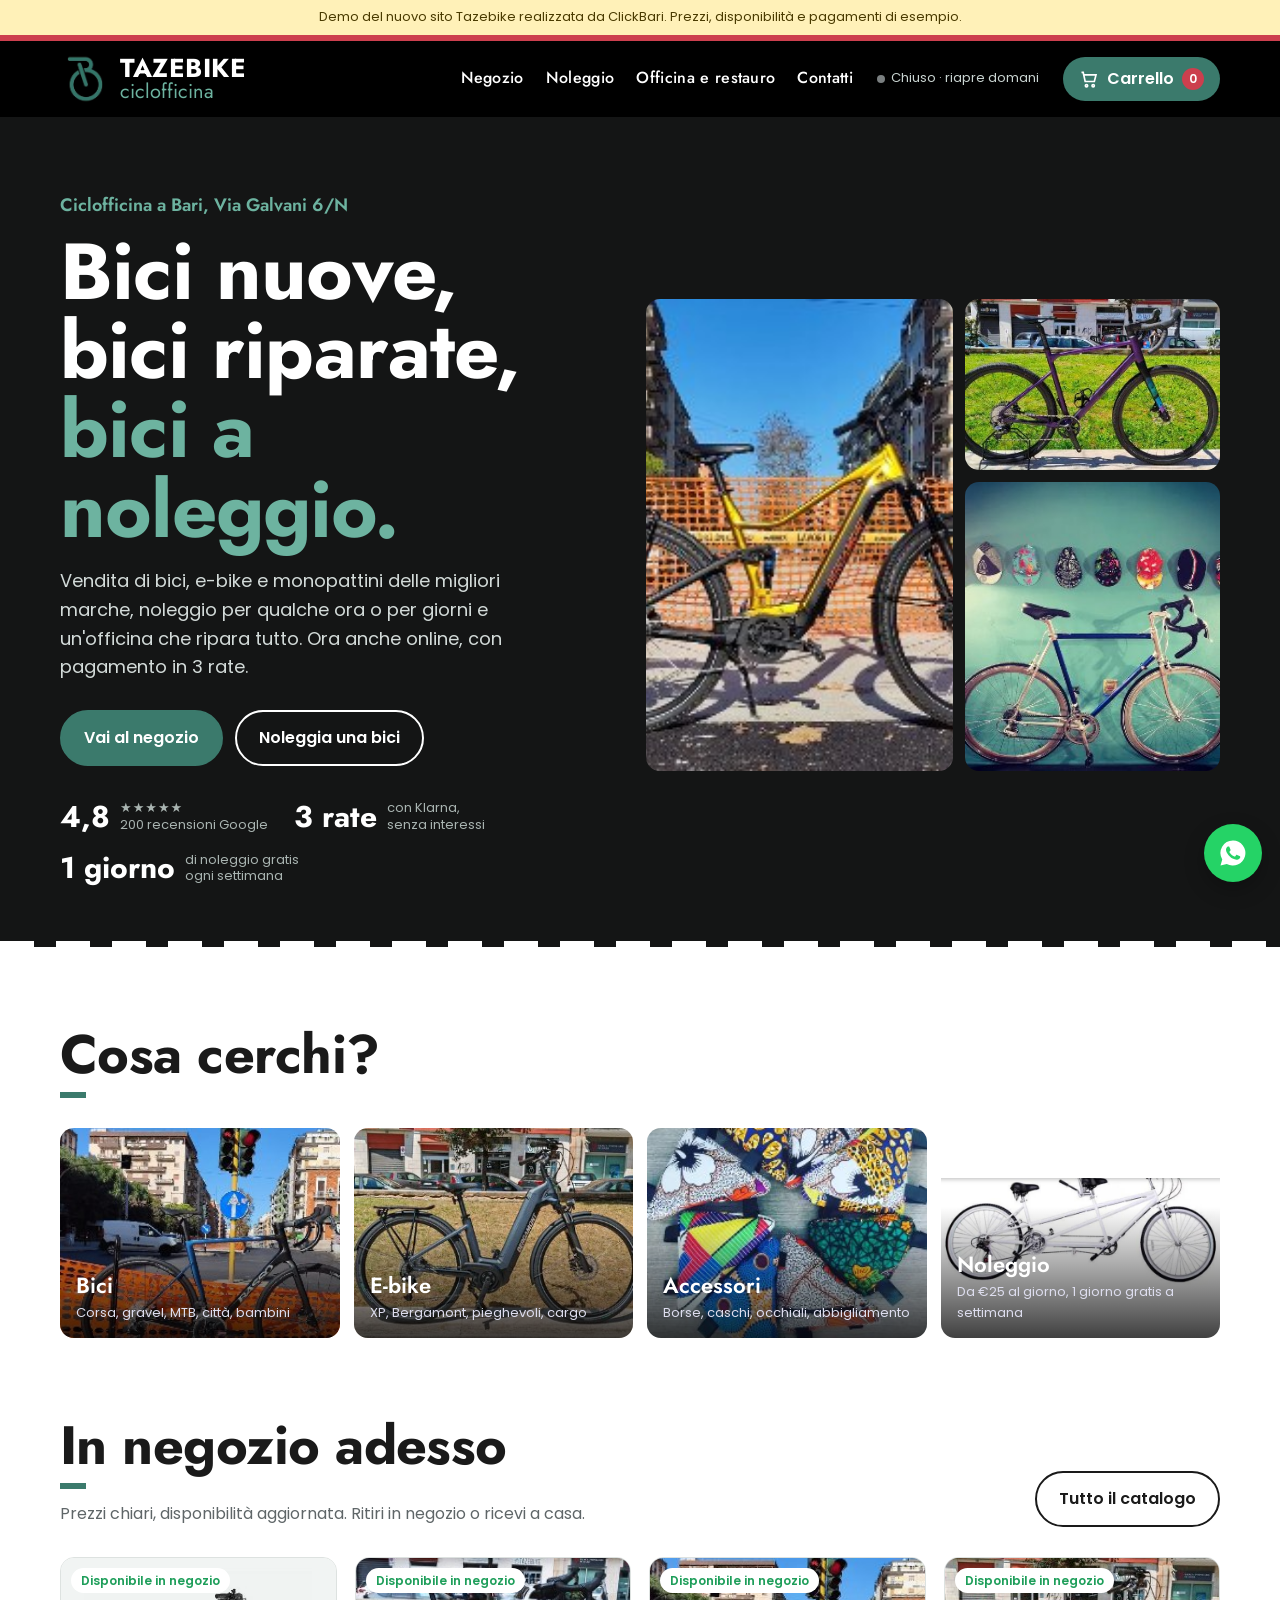
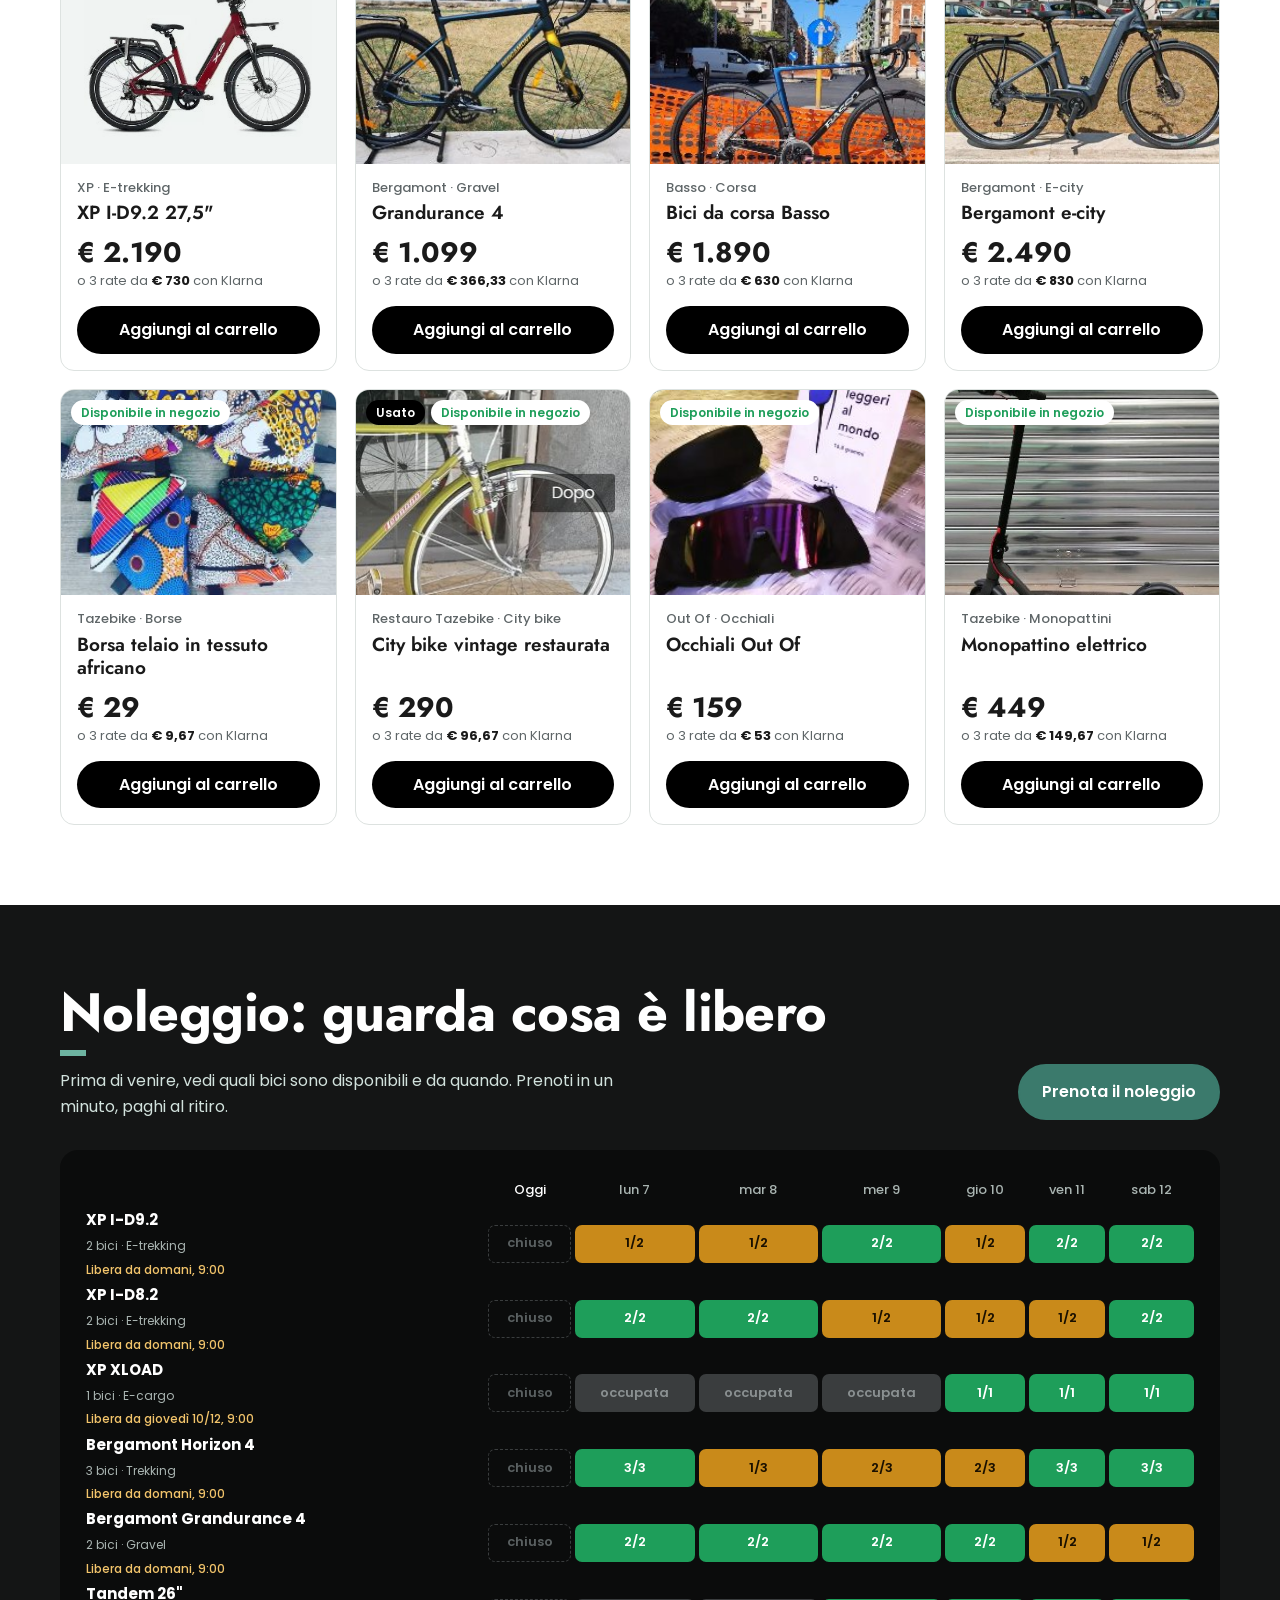
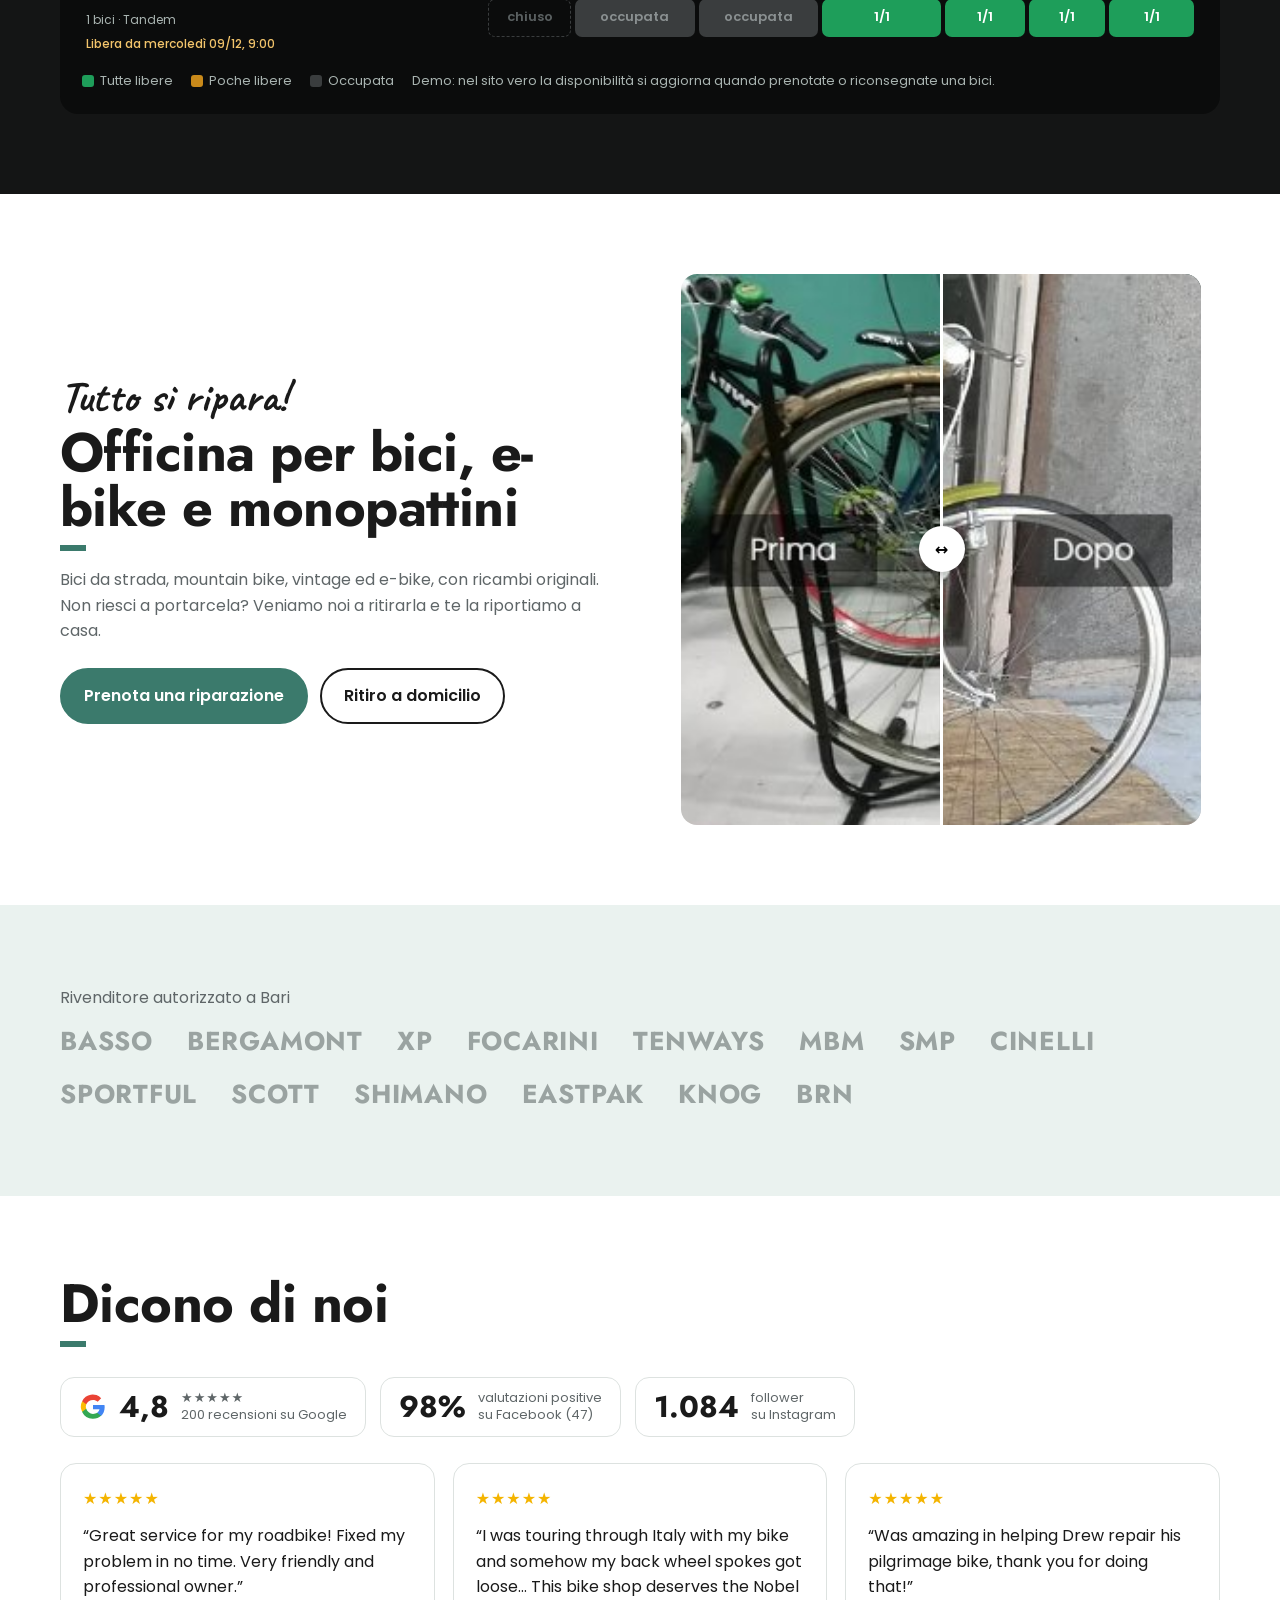
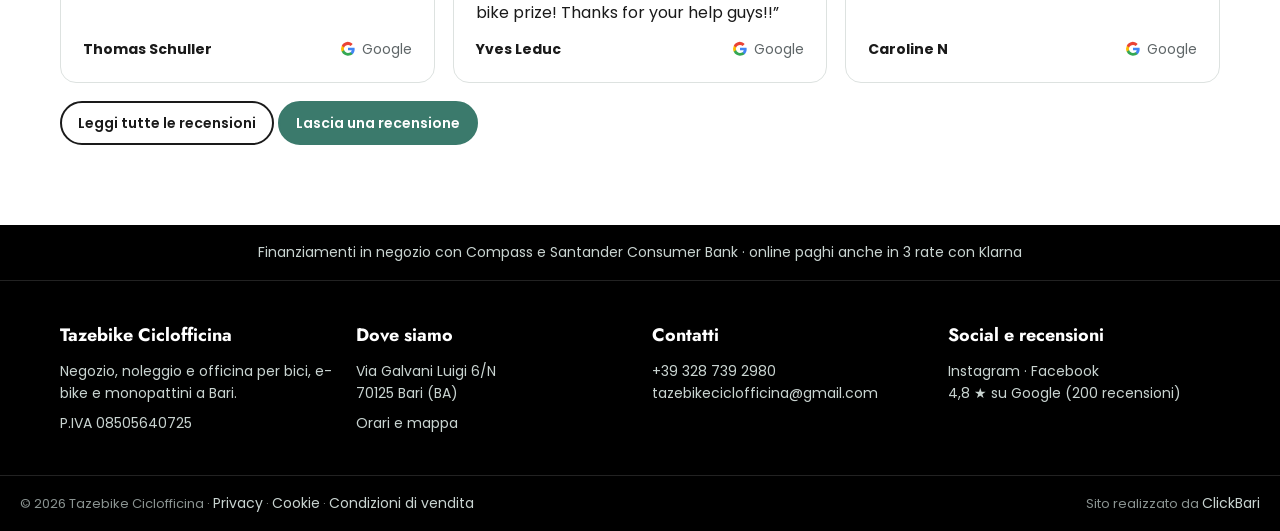
==== commit 35d9640e: "Demo completa Tazebike: negozio, scheda prodotto, cassa, noleggio con disponibilità, officina, conta" ====
--- a/index.html
+++ b/index.html
@@ -3,493 +3,110 @@
 <head>
 <meta charset="utf-8">
 <meta name="viewport" content="width=device-width, initial-scale=1">
-<title>Tazebike · Bici, e-bike, noleggio e officina a Bari</title>
-<meta name="description" content="Tazebike, Bari: vendita di bici ed e-bike Basso, Bergamont, Tenways, noleggio bici e riparazioni. Ordina online, paga anche in 3 rate.">
 <meta name="robots" content="noindex, nofollow">
+<link rel="icon" href="img/logo-mark.jpg">
 <link rel="preconnect" href="https://fonts.googleapis.com">
 <link rel="preconnect" href="https://fonts.gstatic.com" crossorigin>
-<link href="https://fonts.googleapis.com/css2?family=Jost:wght@400;500;600;700;800&family=Poppins:wght@400;500;600;700&display=swap" rel="stylesheet">
-<style>
-:root{
-  --asphalt:#000000;
-  --asphalt-2:#1E1F1F;
-  --signal:#3B7A6C;
-  --signal-dark:#2C5F54;
-  --leaf:#6DB3A0;
-  --red:#CC3F4E;
-  --paper:#FFFFFF;
-  --mist:#EEF0F2;
-  --grey:#69707A;
-  --line:#DADDE1;
-  --ok:#1E9E5A;
-}
-*{box-sizing:border-box;margin:0;padding:0}
-html{scroll-behavior:smooth}
-body{font-family:"Poppins",system-ui,sans-serif;font-size:16px;color:#1A1A1A;background:var(--paper);line-height:1.55;font-size:17px}
-a{color:inherit}
-img{max-width:100%;display:block}
-button{font:inherit;cursor:pointer}
-:focus-visible{outline:3px solid var(--signal);outline-offset:3px}
-.wrap{max-width:1180px;margin:0 auto;padding:0 20px}
-.display{font-family:"Jost",sans-serif;font-weight:700;line-height:.95;letter-spacing:-.01em}
-.todo{background:#FFF1B8;color:#4A3B00;padding:0 5px;border-radius:3px;font-size:.85em;font-weight:500}
-
-.draft{background:#FFF1B8;color:#4A3B00;font-size:14px;text-align:center;padding:8px 16px}
-
-/* header */
-.top{position:sticky;top:0;z-index:20;background:#000;color:#fff;border-top:6px solid var(--red)}
-.top .wrap{display:flex;align-items:center;justify-content:space-between;gap:16px;height:78px}
-.logo{display:flex;align-items:center;gap:12px;text-decoration:none;line-height:1}
-.logo img{height:52px;width:auto}
-.logo b{display:block;font-family:"Jost";font-weight:700;font-size:28px;letter-spacing:.02em}
-.logo small{display:block;font-family:"Jost";font-weight:400;font-size:22px;color:var(--leaf);margin-top:-2px}
-nav{display:flex;gap:24px;font-weight:600;font-size:16px}
-nav a{text-decoration:none}
-nav a:hover{color:var(--leaf)}
-.cart-btn{position:relative;background:var(--signal);color:#fff;border:0;border-radius:999px;padding:9px 16px;font-weight:700;display:flex;gap:8px;align-items:center}
-.cart-btn svg{width:20px;height:20px}
-.badge{background:var(--red);color:#fff;border-radius:999px;min-width:22px;height:22px;display:grid;place-items:center;font-size:13px;padding:0 6px}
-
-/* hero */
-.hero{background:#141515;color:#fff;overflow:hidden;position:relative;border-bottom:10px solid #141515}
-.hero::after{content:"";position:absolute;left:0;right:0;bottom:-6px;height:6px;background:repeating-linear-gradient(90deg,#fff 0 34px,transparent 34px 56px)}
-.hero .wrap{display:grid;grid-template-columns:1.1fr 1fr;align-items:center;gap:30px;min-height:520px;padding-top:40px;padding-bottom:40px}
-.kicker{color:var(--leaf);font-weight:700;font-size:16px;margin-bottom:14px}
-.hero h1{font-size:clamp(58px,9vw,124px)}
-.hero h1 em{font-style:normal;color:var(--leaf)}
-.hero p{max-width:44ch;margin-top:18px;font-size:19px;color:#D3D7DD}
-.hero-cta{display:flex;flex-wrap:wrap;gap:12px;margin-top:28px}
-.btn{display:inline-flex;align-items:center;justify-content:center;gap:8px;background:var(--signal);color:#fff;text-decoration:none;font-weight:700;padding:14px 22px;border-radius:8px;border:0}
-.btn:hover{background:var(--signal-dark)}
-.btn.line{background:transparent;border:2px solid currentColor}
-.btn.line:hover{background:rgba(255,255,255,.08)}
-.btn.dark{background:var(--asphalt)}
-.hero-pic{position:relative;display:grid;place-items:center}
-.hero-pic::before{content:"";position:absolute;width:88%;aspect-ratio:1;border-radius:50%;border:2px dashed #4A515B}
-.hero-pic img{position:relative;width:100%;max-width:560px;filter:drop-shadow(0 30px 30px rgba(0,0,0,.45))}
-.speed{display:flex;gap:28px;margin-top:34px;flex-wrap:wrap}
-.speed div{border-left:3px solid var(--leaf);padding-left:12px}
-.speed b{font-family:"Jost";font-size:28px;font-weight:700;display:block;line-height:1}
-.speed span{font-size:14px;color:#AEB4BC}
-
-/* categories */
-.cats{display:grid;grid-template-columns:repeat(4,1fr);gap:0;border-bottom:1px solid var(--line)}
-.cat{display:flex;align-items:center;gap:14px;padding:22px 20px;text-decoration:none;border-right:1px solid var(--line);font-weight:700;font-size:19px}
-.cat:last-child{border-right:0}
-.cat img{width:54px;height:40px;object-fit:contain}
-.cat:hover{background:var(--mist)}
-
-section{padding:76px 0}
-.head{display:flex;justify-content:space-between;align-items:end;gap:20px;flex-wrap:wrap;margin-bottom:28px}
-h2{font-size:clamp(42px,6vw,72px)}
-.sub{color:var(--grey);max-width:52ch;margin-top:8px}
-
-/* shop */
-.filters{display:flex;gap:8px;flex-wrap:wrap}
-.filters button{border:1.5px solid var(--line);background:#fff;border-radius:999px;padding:8px 16px;font-weight:600}
-.filters button[aria-pressed="true"]{background:var(--asphalt);border-color:var(--asphalt);color:#fff}
-.grid{display:grid;grid-template-columns:repeat(auto-fill,minmax(250px,1fr));gap:18px}
-.card{border:1px solid var(--line);border-radius:12px;overflow:hidden;display:flex;flex-direction:column;background:#fff}
-.card .pic{background:var(--mist);aspect-ratio:4/3;display:grid;place-items:center;padding:18px;position:relative}
-.card .pic img{max-height:100%;object-fit:contain;mix-blend-mode:multiply}
-.stock{position:absolute;top:10px;left:10px;font-size:13px;font-weight:700;padding:3px 10px;border-radius:999px;background:#fff}
-.stock.in{color:var(--ok)}
-.stock.order{color:#A15C00}
-.card .body{padding:16px 16px 18px;display:flex;flex-direction:column;gap:6px;flex:1}
-.brand{font-size:13px;color:var(--grey);font-weight:600}
-.card h3{font-size:19px;line-height:1.2}
-.price{font-family:"Jost";font-size:32px;font-weight:800;line-height:1;margin-top:auto;padding-top:8px}
-.klarna{font-size:14px;color:var(--grey)}
-.klarna b{color:var(--asphalt)}
-.add{margin-top:10px;width:100%;background:var(--asphalt);color:#fff;border:0;border-radius:8px;padding:12px;font-weight:700}
-.add:hover{background:var(--signal)}
-.add.done{background:var(--ok)}
-
-.pay{display:grid;grid-template-columns:repeat(4,1fr);gap:0;margin-top:34px;border:1px solid var(--line);border-radius:12px;overflow:hidden}
-.pay div{padding:18px;border-right:1px solid var(--line)}
-.pay div:last-child{border-right:0}
-.pay b{display:block;font-size:17px;margin-bottom:2px}
-.pay span{font-size:14px;color:var(--grey)}
-
-/* rental */
-.rent{background:#EAF2EF}
-.rent-grid{display:grid;grid-template-columns:1fr 1.1fr;gap:28px;align-items:start}
-.fleet{display:grid;gap:12px}
-.bike{display:flex;gap:16px;align-items:center;background:#fff;border-radius:12px;padding:12px;border:2px solid transparent;cursor:pointer;text-align:left;width:100%}
-.bike img{width:110px;height:80px;object-fit:contain;background:var(--mist);border-radius:8px}
-.bike b{display:block;font-size:19px}
-.bike span{font-size:15px;color:var(--grey)}
-.bike[aria-pressed="true"]{border-color:var(--signal)}
-.rate{margin-left:auto;text-align:right;font-family:"Jost";font-size:26px;font-weight:800;line-height:1;white-space:nowrap}
-.rate small{display:block;font-family:"Poppins";font-size:13px;font-weight:500;color:var(--grey)}
-.planner{background:var(--asphalt);color:#fff;border-radius:16px;padding:26px}
-.planner h3{font-family:"Jost";font-size:32px;margin-bottom:16px}
-.dates{display:grid;grid-template-columns:1fr 1fr;gap:12px}
-.dates label{font-size:14px;color:#AEB4BC}
-.dates input,.qty select{width:100%;margin-top:6px;font:inherit;padding:11px 12px;border-radius:8px;border:0}
-.qty{margin-top:12px}
-.qty label{font-size:14px;color:#AEB4BC}
-.track{display:flex;gap:4px;margin:20px 0 8px;flex-wrap:wrap}
-.track i{flex:1 0 22px;height:30px;border-radius:5px;background:var(--asphalt-2);display:grid;place-items:center;font-style:normal;font-size:12px;color:#AEB4BC}
-.track i.paid{background:var(--leaf);color:#000;color:#fff}
-.track i.free{background:var(--ok);color:#fff}
-.legend{display:flex;gap:16px;font-size:13px;color:#AEB4BC;margin-bottom:18px}
-.legend span::before{content:"";display:inline-block;width:10px;height:10px;border-radius:2px;margin-right:6px;vertical-align:middle;background:var(--leaf)}
-.legend span.f::before{background:var(--ok)}
-.total{display:flex;justify-content:space-between;align-items:end;border-top:1px solid #3E444D;padding-top:16px;margin-bottom:18px}
-.total b{font-family:"Jost";font-size:52px;line-height:1}
-.total span{color:#AEB4BC;font-size:15px}
-.planner .btn{width:100%}
-.note{font-size:13px;color:#AEB4BC;margin-top:10px}
-
-/* workshop */
-.shop2{display:grid;grid-template-columns:1.1fr 1fr;gap:44px;align-items:center}
-.quote{font-family:"Jost";font-weight:600;font-size:clamp(30px,3.8vw,46px);line-height:1.05;border-left:6px solid var(--signal);padding-left:22px}
-.services{list-style:none;margin-top:24px;display:grid;gap:0;border-top:1px solid var(--line)}
-.services li{display:flex;justify-content:space-between;gap:12px;padding:13px 0;border-bottom:1px solid var(--line)}
-.services li span:last-child{font-weight:700;white-space:nowrap}
-
-.brands{display:flex;flex-wrap:wrap;gap:10px 30px;font-family:"Jost";font-weight:700;font-size:28px;color:#9AA0A8;margin-top:10px;letter-spacing:.02em}
-.brands span:hover{color:var(--asphalt)}
-
-.reviews{display:grid;grid-template-columns:repeat(3,1fr);gap:18px}
-.rv{border:1px solid var(--line);border-radius:12px;padding:22px;display:flex;flex-direction:column;gap:12px}
-.rv p{font-size:16px}
-.rv .who{display:flex;justify-content:space-between;align-items:center;font-size:14px;color:var(--grey);margin-top:auto}
-.rv .who b{color:#1A1A1A;font-size:15px}
-.rv .st{color:#F4B400;letter-spacing:2px}
-.g-link{display:inline-block;margin-top:18px;font-weight:600;color:var(--signal)}
-
-.contact{display:grid;grid-template-columns:1fr 1.3fr;border-radius:16px;overflow:hidden;background:var(--signal);color:#fff}
-.contact .info{padding:36px;display:grid;gap:18px;align-content:start}
-.contact dt{font-size:14px;color:#CFE5DF}
-.contact dd{font-size:18px}
-.contact iframe{width:100%;height:100%;min-height:360px;border:0;display:block}
-footer{padding:34px 0 50px;font-size:14px;color:var(--grey);display:flex;justify-content:space-between;flex-wrap:wrap;gap:12px}
-
-/* cart drawer */
-.drawer{position:fixed;inset:0 0 0 auto;width:min(420px,100%);background:#fff;z-index:40;transform:translateX(100%);transition:transform .3s ease;display:flex;flex-direction:column;box-shadow:-20px 0 40px rgba(0,0,0,.2)}
-.drawer.open{transform:none}
-.scrim{position:fixed;inset:0;background:rgba(34,38,44,.5);z-index:30;opacity:0;pointer-events:none;transition:opacity .3s}
-.scrim.open{opacity:1;pointer-events:auto}
-.drawer header{display:flex;justify-content:space-between;align-items:center;padding:18px 20px;border-bottom:1px solid var(--line)}
-.drawer h3{font-family:"Jost";font-size:30px}
-.x{border:0;background:var(--mist);width:38px;height:38px;border-radius:50%;font-size:20px}
-.items{flex:1;overflow:auto;padding:10px 20px}
-.it{display:flex;gap:12px;align-items:center;padding:12px 0;border-bottom:1px solid var(--line)}
-.it img{width:64px;height:48px;object-fit:contain;background:var(--mist);border-radius:6px}
-.it div{flex:1;font-size:15px}
-.it b{display:block}
-.it button{border:0;background:none;color:var(--grey);text-decoration:underline;font-size:14px}
-.empty{color:var(--grey);padding:30px 0;text-align:center}
-.ship{padding:14px 20px;border-top:1px solid var(--line);display:grid;gap:8px;font-size:15px}
-.ship label{display:flex;justify-content:space-between;gap:10px;align-items:center;cursor:pointer}
-.ship label span:first-of-type{flex:1}
-.sum{padding:16px 20px;border-top:1px solid var(--line)}
-.sum .row{display:flex;justify-content:space-between;font-size:15px;color:var(--grey)}
-.sum .row.t{font-size:22px;color:var(--asphalt);font-weight:700;margin-top:6px}
-.sum .k{font-size:14px;color:var(--grey);margin:6px 0 14px}
-.sum .btn{width:100%}
-.methods{display:flex;gap:6px;justify-content:center;margin-top:12px;flex-wrap:wrap}
-.methods span{border:1px solid var(--line);border-radius:6px;padding:3px 9px;font-size:13px;font-weight:700}
-.toast{position:fixed;left:50%;bottom:22px;transform:translate(-50%,120px);background:var(--asphalt);color:#fff;padding:12px 18px;border-radius:10px;z-index:50;transition:transform .3s,visibility .3s;font-size:15px;max-width:90%;visibility:hidden}
-.toast.show{transform:translate(-50%,0);visibility:visible}
-
-@media (max-width:960px){
-  .hero .wrap,.rent-grid,.shop2,.contact{grid-template-columns:1fr}
-  .hero-pic{order:-1;max-width:420px;margin:0 auto}
-  nav{display:none}
-  .cats{grid-template-columns:repeat(2,1fr)}
-  .cat:nth-child(2){border-right:0}
-  .cat:nth-child(-n+2){border-bottom:1px solid var(--line)}
-  .pay{grid-template-columns:repeat(2,1fr)}
-  .pay div:nth-child(2){border-right:0}
-  .pay div:nth-child(-n+2){border-bottom:1px solid var(--line)}
-  .reviews{grid-template-columns:1fr}
-}
-@media (max-width:520px){
-  .cat{font-size:16px;padding:16px 12px}
-  .cat img{width:40px}
-  .dates{grid-template-columns:1fr}
-  .bike img{width:80px}
-}
-@media (prefers-reduced-motion:reduce){*{transition:none!important}}
-</style>
+<link href="https://fonts.googleapis.com/css2?family=Jost:wght@400;500;600;700&family=Poppins:wght@400;500;600&family=Caveat:wght@700&display=swap" rel="stylesheet">
+<link rel="stylesheet" href="assets/style.css">
+<script src="assets/app.js"></script>
+<title>Tazebike · Bici, e-bike, noleggio e officina a Bari</title>
+<meta name="description" content="Tazebike Ciclofficina, Bari: bici ed e-bike Basso, Bergamont, XP, noleggio con disponibilità in tempo reale, riparazioni e restauro. Ordina online e paga anche in 3 rate.">
 </head>
 <body>
-
-<div class="draft">Bozza di nuovo sito realizzata da ClickBari. Prezzi e disponibilità di esempio.</div>
-
-<div class="top">
-  <div class="wrap">
-    <a class="logo" href="#" aria-label="Tazebike ciclofficina"><img src="https://irp.cdn-website.com/a1130d6c/dms3rep/multi/opt/0WO5p000003hRddGAE_WhatsAppImage2022-05-06at12.00.45-142w.png" alt=""><span><b>TAZEBIKE</b><small>ciclofficina</small></span></a>
-    <nav aria-label="Menu"><a href="#negozio">Negozio</a><a href="#noleggio">Noleggio</a><a href="#officina">Officina</a><a href="#contatti">Contatti</a></nav>
-    <button class="cart-btn" id="openCart" aria-label="Apri il carrello">
-      <svg viewBox="0 0 24 24" fill="none" stroke="currentColor" stroke-width="2" aria-hidden="true"><path d="M3 4h2l2.4 11h11l2-8H6.2"/><circle cx="9" cy="20" r="1.4"/><circle cx="17" cy="20" r="1.4"/></svg>
-      Carrello <span class="badge" id="count">0</span>
-    </button>
-  </div>
-</div>
-
-<div class="hero">
+<main>
+<section class="hero" style="padding:0">
   <div class="wrap">
     <div>
-      <div class="kicker">Ciclofficina a Bari, Via Galvani 6/N</div>
-      <h1 class="display">L'officina<br>della <em>bici.</em></h1>
-      <p>Bici, e-bike e monopattini delle migliori marche, noleggio per qualche ora o per giorni, e riparazioni di tutti i tipi. Ora puoi anche ordinare online e pagare in 3 rate.</p>
-      <div class="hero-cta">
-        <a class="btn" href="#negozio">Vai al negozio</a>
-        <a class="btn line" href="#noleggio">Noleggia una bici</a>
+      <p class="jost" style="color:var(--leaf);font-weight:600;margin-bottom:12px">Ciclofficina a Bari, Via Galvani 6/N</p>
+      <h1>Bici nuove,<br>bici riparate,<br><span>bici a noleggio.</span></h1>
+      <p>Vendita di bici, e-bike e monopattini delle migliori marche, noleggio per qualche ora o per giorni e un'officina che ripara tutto. Ora anche online, con pagamento in 3 rate.</p>
+      <div class="cta">
+        <a class="btn" href="negozio.html">Vai al negozio</a>
+        <a class="btn ghost" href="noleggio.html">Noleggia una bici</a>
       </div>
-      <div class="speed">
-        <div><b>Basso · Bergamont</b><span>Rivenditore esclusivo a Bari</span></div>
-        <div><b>3 rate</b><span>Con Klarna, online</span></div>
-        <div><b>1 giorno gratis</b><span>Ogni settimana di noleggio</span></div>
-      </div>
+      <div class="proof" id="proof"></div>
     </div>
-    <div class="hero-pic">
-      <img src="https://irp.cdn-website.com/a1130d6c/dms3rep/multi/opt/bici-vendita-68d72d2a-14b4c57a-919w.png" alt="Bicicletta in vendita da Tazebike">
-    </div>
-  </div>
-</div>
-
-<div class="wrap">
-  <div class="cats">
-    <a class="cat" href="#negozio" data-go="bici"><img src="https://irp.cdn-website.com/a1130d6c/dms3rep/multi/opt/bici-3ac3b8b5-117w.png" alt="">Bici</a>
-    <a class="cat" href="#negozio" data-go="ebike"><img src="https://irp.cdn-website.com/a1130d6c/dms3rep/multi/opt/ebike-aff4d90e-117w.png" alt="">E-bike</a>
-    <a class="cat" href="#negozio" data-go="mono"><img src="https://irp.cdn-website.com/a1130d6c/dms3rep/multi/opt/monopattino-8f1eca08-117w.png" alt="">Monopattini</a>
-    <a class="cat" href="#negozio" data-go="acc"><img src="https://irp.cdn-website.com/a1130d6c/dms3rep/multi/opt/98781212e567-ciclo-accessori-caschi-big-wag-588400621-541w.png" alt="">Accessori</a>
-  </div>
-</div>
-
-<section id="negozio">
-  <div class="wrap">
-    <div class="head">
-      <div>
-        <h2 class="display">Negozio</h2>
-        <p class="sub">Prezzi chiari, disponibilità aggiornata. Ritiri in negozio o ricevi a casa.</p>
-      </div>
-      <div class="filters" role="group" aria-label="Filtra">
-        <button data-f="all" aria-pressed="true">Tutto</button>
-        <button data-f="bici" aria-pressed="false">Bici</button>
-        <button data-f="ebike" aria-pressed="false">E-bike</button>
-        <button data-f="acc" aria-pressed="false">Accessori</button>
-      </div>
-    </div>
-    <div class="grid" id="grid"></div>
-    <div class="pay">
-      <div><b>Carta o PayPal</b><span>Pagamento sicuro online</span></div>
-      <div><b>Klarna in 3 rate</b><span>Senza interessi, online</span></div>
-      <div><b>Compass e Santander</b><span>Finanziamenti in negozio</span></div>
-      <div><b>Ritiro o spedizione</b><span>In negozio o in tutta Italia</span></div>
+    <div class="collage">
+      <img src="img/emtb-gialla.jpg" alt="E-mountain bike gialla davanti al negozio">
+      <img src="img/gravel-viola.jpg" alt="Gravel viola nel parco">
+      <img src="img/cappellini.jpg" alt="Bici da corsa vintage e cappellini in negozio">
     </div>
   </div>
 </section>
+<div class="lane" style="background-color:var(--ink)"></div>
 
-<section id="noleggio" class="rent">
+<section>
   <div class="wrap">
-    <div class="head">
-      <div>
-        <h2 class="display">Noleggio</h2>
-        <p class="sub">Per qualche ora o per diversi giorni. Scegli la bici e le date: vedi subito quanto spendi. Paghi in negozio al ritiro.</p>
-      </div>
-    </div>
-    <div class="rent-grid">
-      <div class="fleet" role="group" aria-label="Scegli la bici">
-        <button class="bike" data-r="25" data-r2="20" data-n="Trekking" aria-pressed="true"><img src="https://irp.cdn-website.com/a1130d6c/dms3rep/multi/opt/_d1740_bergamont_horizon_4_lady_-_bici_da_trekking_-_donna_11410781_963266-293h.jpg" alt=""><div><b>Trekking</b><span>Per la città e il lungomare</span></div><div class="rate">€25<small>al giorno</small></div></button>
-        <button class="bike" data-r="25" data-r2="20" data-n="Tandem" aria-pressed="false"><img src="https://irp.cdn-website.com/a1130d6c/dms3rep/multi/opt/H4fcfc84ee62e4de5b03e7637f4006c79g-270w.jpg" alt=""><div><b>Tandem</b><span>In due, sulla stessa bici</span></div><div class="rate">€25<small>al giorno</small></div></button>
-        <button class="bike" data-r="40" data-r2="35" data-n="Gravel" aria-pressed="false"><img src="https://irp.cdn-website.com/a1130d6c/dms3rep/multi/opt/291091_1-270w.webp" alt=""><div><b>Gravel</b><span>Strade bianche e campagna</span></div><div class="rate">€40<small>al giorno</small></div></button>
-        <button class="bike" data-r="40" data-r2="35" data-n="E-trekking" aria-pressed="false"><img src="https://irp.cdn-website.com/a1130d6c/dms3rep/multi/opt/2-w-red-su-lista_b6ab6d5603a0e90-bdb670-969b963a-270w.webp" alt=""><div><b>E-trekking</b><span>Pedalata assistita, senza fatica</span></div><div class="rate">€40<small>al giorno</small></div></button>
-      </div>
-      <div class="planner">
-        <h3>Calcola il noleggio</h3>
-        <div class="dates">
-          <label>Ritiro<input type="date" id="d1"></label>
-          <label>Riconsegna<input type="date" id="d2"></label>
-        </div>
-        <div class="qty"><label>Quante bici?<select id="qty"><option>1</option><option selected>2</option><option>3</option><option>4</option></select></label></div>
-        <div class="track" id="track" aria-hidden="true"></div>
-        <div class="legend"><span>Giorno pagato</span><span class="f">Giorno gratis</span></div>
-        <div class="total"><div><span id="sumTxt"></span></div><b id="rentTotal">€0</b></div>
-        <a class="btn" id="rentBtn" href="#">Prenota su WhatsApp</a>
-        <p class="note">Primi 3 giorni a tariffa piena, dal 4° giorno tariffa ridotta, 1 giorno gratis ogni settimana. Nel sito finale: calendario con le bici disponibili.</p>
-      </div>
-    </div>
-  </div>
-</section>
-
-<section id="officina">
-  <div class="wrap shop2">
-    <div>
-      <h2 class="display">Officina</h2>
-      <p class="quote" style="margin-top:22px">Noi ripariamo tutto. Non chiederti, non chiederci se lo ripariamo: la risposta sarà, quasi sempre, sì.</p>
-      <p class="sub" style="margin-top:18px">Manutenzione e riparazione di bici, e-bike e monopattini elettrici, con ricambi originali. Personalizzazioni e restauri.</p>
-      <div class="hero-cta"><a class="btn dark" href="https://wa.me/393287392980?text=Ciao%2C%20vorrei%20un%20preventivo%20per%20una%20riparazione">Chiedi un preventivo su WhatsApp</a></div>
-    </div>
-    <div>
-      <ul class="services">
-        <li><span>Tagliando completo bici</span><span>da € — <span class="todo">prezzo</span></span></li>
-        <li><span>Regolazione freni e cambio</span><span>da € —</span></li>
-        <li><span>Riparazione foratura</span><span>da € —</span></li>
-        <li><span>Controllo e-bike e batteria</span><span>da € —</span></li>
-        <li><span>Riparazione monopattini</span><span>da € —</span></li>
-        <li><span>Personalizzazione e restauro</span><span>su preventivo</span></li>
-      </ul>
-      <p class="sub" style="font-size:14px;margin-top:10px">Listino trasparente: i prezzi li mettete voi.</p>
+    <div class="sec-head"><div><h2>Cosa cerchi?</h2><span class="dash"></span></div></div>
+    <div class="cats">
+      <a class="cat" href="negozio.html?cat=bici"><img src="img/basso-strada.jpg" alt=""><span>Bici<small>Corsa, gravel, MTB, città, bambini</small></span></a>
+      <a class="cat" href="negozio.html?cat=ebike"><img src="img/bergamont-ecity-blu.jpg" alt=""><span>E-bike<small>XP, Bergamont, pieghevoli, cargo</small></span></a>
+      <a class="cat" href="negozio.html?cat=acc"><img src="img/borse-telaio.jpg" alt=""><span>Accessori<small>Borse, caschi, occhiali, abbigliamento</small></span></a>
+      <a class="cat" href="noleggio.html"><img src="img/tandem.jpg" alt="" style="object-fit:contain;background:#fff"><span>Noleggio<small>Da €25 al giorno, 1 giorno gratis a settimana</small></span></a>
     </div>
   </div>
 </section>
 
 <section style="padding-top:0">
   <div class="wrap">
-    <p class="sub">Rivenditore autorizzato a Bari</p>
-    <div class="brands"><span>BASSO</span><span>BERGAMONT</span><span>XP</span><span>FOCARINI</span><span>TENWAYS</span><span>MBM</span><span>SMP</span><span>CINELLI</span><span>SPORTFUL</span><span>SCOTT</span><span>SHIMANO</span><span>EASTPAK</span><span>KNOG</span><span>BRN</span></div>
+    <div class="sec-head"><div><h2>In negozio adesso</h2><span class="dash"></span><p class="sub" style="margin-top:12px">Prezzi chiari, disponibilità aggiornata. Ritiri in negozio o ricevi a casa.</p></div><a class="btn ghost" href="negozio.html">Tutto il catalogo</a></div>
+    <div class="grid" id="featured"></div>
   </div>
 </section>
 
-<section style="padding-top:20px">
+<section class="slant-dark">
   <div class="wrap">
-    <h2 class="display" style="margin-bottom:24px">Dicono di noi</h2>
-    <div class="reviews">
-      <div class="rv"><span class="st" aria-label="5 stelle">★★★★★</span><p>"Great service for my roadbike! Fixed my problem in no time. Very friendly and professional owner…"</p><div class="who"><b>Thomas Schuller</b><span>Google</span></div></div>
-      <div class="rv"><span class="st" aria-label="5 stelle">★★★★★</span><p>"I was touring through Italy with my bike and somehow my back wheel spokes got loose… This bike shop deserves the Nobel bike prize! Thanks for your help guys!!"</p><div class="who"><b>Yves Leduc</b><span>Google</span></div></div>
-      <div class="rv"><span class="st" aria-label="5 stelle">★★★★★</span><p>"Was amazing in helping Drew repair his pilgrimage bike, thank you for doing that!"</p><div class="who"><b>Caroline N</b><span>Google</span></div></div>
-    </div>
-    <a class="g-link" href="https://www.google.com/maps/search/?api=1&query=Tazebike+Ciclofficina+Bari">Leggi tutte le recensioni su Google</a> <span class="todo">nel sito finale: recensioni aggiornate in automatico dalla scheda Google</span>
+    <div class="sec-head"><div><h2>Noleggio: guarda cosa è libero</h2><span class="dash" style="background:var(--leaf)"></span><p class="sub" style="margin-top:12px">Prima di venire, vedi quali bici sono disponibili e da quando. Prenoti in un minuto, paghi al ritiro.</p></div><a class="btn" href="noleggio.html">Prenota il noleggio</a></div>
+    <div class="board" id="board" style="background:#0B0C0C"></div>
   </div>
 </section>
 
-<section id="contatti" style="padding-top:20px">
-  <div class="wrap">
-    <div class="contact">
-      <div class="info">
-        <h2 class="display" style="font-size:52px">Vieni a trovarci</h2>
-        <dl style="display:grid;gap:16px">
-          <div><dt>Indirizzo</dt><dd>Via Galvani Luigi 6/N, 70125 Bari</dd></div>
-          <div><dt>Telefono e WhatsApp</dt><dd><a href="tel:+393287392980">328 739 2980</a></dd></div>
-          <div><dt>Email</dt><dd><a href="mailto:tazebikeciclofficina@gmail.com">tazebikeciclofficina@gmail.com</a></dd></div>
-          <div><dt>Orari</dt><dd><span class="todo">da inserire</span></dd></div>
-          <div><dt>Social</dt><dd><a href="https://www.instagram.com/tazebikeofficial/">Instagram</a> · <a href="https://www.facebook.com/tazebike/">Facebook</a></dd></div>
-        </dl>
+<section>
+  <div class="wrap two">
+    <div>
+      <p class="hand" style="font-size:44px;line-height:1">Tutto si ripara!</p>
+      <h2 style="margin-top:6px">Officina per bici, e-bike e monopattini</h2>
+      <span class="dash"></span>
+      <p class="sub" style="margin-top:16px">Bici da strada, mountain bike, vintage ed e-bike, con ricambi originali. Non riesci a portarcela? Veniamo noi a ritirarla e te la riportiamo a casa.</p>
+      <div class="cta" style="display:flex;gap:12px;flex-wrap:wrap;margin-top:24px">
+        <a class="btn" href="officina.html#prenota">Prenota una riparazione</a>
+        <a class="btn ghost" href="officina.html#ritiro">Ritiro a domicilio</a>
       </div>
-      <iframe title="Mappa Tazebike" loading="lazy" referrerpolicy="no-referrer-when-downgrade" src="https://www.google.com/maps?q=Tazebike,+Via+Luigi+Galvani+6,+Bari&output=embed"></iframe>
+    </div>
+    <div class="ba" style="justify-self:center;width:100%">
+      <img src="img/restauro-prima.jpg" alt="Bici vintage prima del restauro">
+      <img class="after" src="img/restauro-dopo.jpg" alt="La stessa bici dopo il restauro in officina">
+      <div class="handle"></div>
+      <input type="range" min="0" max="100" value="50" aria-label="Confronta prima e dopo il restauro">
     </div>
   </div>
 </section>
 
-<div class="wrap">
-  <footer>
-    <span>© 2026 Tazebike Ciclofficina · P.IVA 08505640725</span>
-    <span>Sito realizzato da <a href="https://clickbari.it" rel="nofollow">ClickBari</a></span>
-  </footer>
-</div>
+<section class="slant-sage">
+  <div class="wrap">
+    <p class="sub">Rivenditore autorizzato a Bari</p>
+    <div class="brands" style="margin-top:10px"><span>BASSO</span><span>BERGAMONT</span><span>XP</span><span>FOCARINI</span><span>TENWAYS</span><span>MBM</span><span>SMP</span><span>CINELLI</span><span>SPORTFUL</span><span>SCOTT</span><span>SHIMANO</span><span>EASTPAK</span><span>KNOG</span><span>BRN</span></div>
+  </div>
+</section>
 
-<!-- Cart -->
-<div class="scrim" id="scrim"></div>
-<aside class="drawer" id="drawer" aria-label="Carrello" aria-hidden="true">
-  <header><h3>Carrello</h3><button class="x" id="closeCart" aria-label="Chiudi">×</button></header>
-  <div class="items" id="items"></div>
-  <div class="ship" role="radiogroup" aria-label="Consegna">
-    <label><input type="radio" name="ship" value="0" checked><span>Ritiro in negozio</span><span>Gratis</span></label>
-    <label><input type="radio" name="ship" value="9.9"><span>Spedizione accessori</span><span>€ 9,90</span></label>
-    <label><input type="radio" name="ship" value="49"><span>Spedizione bici in tutta Italia</span><span>€ 49</span></label>
+<section>
+  <div class="wrap">
+    <div class="sec-head"><div><h2>Dicono di noi</h2><span class="dash"></span></div></div>
+    <div id="reviews"></div>
   </div>
-  <div class="sum">
-    <div class="row"><span>Prodotti</span><span id="sub">€ 0</span></div>
-    <div class="row"><span>Consegna</span><span id="shipCost">Gratis</span></div>
-    <div class="row t"><span>Totale</span><span id="tot">€ 0</span></div>
-    <p class="k" id="k3"></p>
-    <button class="btn" id="checkout">Vai al pagamento</button>
-    <div class="methods"><span>VISA</span><span>Mastercard</span><span>PayPal</span><span>Klarna</span><span>Apple Pay</span></div>
-  </div>
-</aside>
-<div class="toast" id="toast" role="status"></div>
-
+</section>
+</main>
 <script>
-const IMG='https://irp.cdn-website.com/a1130d6c/dms3rep/multi/opt/';
-const P=[
- {id:1,c:'ebike',b:'Tenways',n:'E-bike urbana',p:1499,s:'in',img:IMG+'2-w-red-su-lista_b6ab6d5603a0e90-bdb670-969b963a-270w.webp'},
- {id:2,c:'bici',b:'Bergamont',n:'Horizon 4 Lady, trekking',p:749,s:'in',img:IMG+'_d1740_bergamont_horizon_4_lady_-_bici_da_trekking_-_donna_11410781_963266-293h.jpg'},
- {id:3,c:'bici',b:'Basso',n:'Bici gravel',p:1290,s:'order',img:IMG+'291091_1-270w.webp'},
- {id:4,c:'acc',b:'Accessori',n:'Casco da città',p:59,s:'in',img:IMG+'98781212e567-ciclo-accessori-caschi-big-wag-588400621-541w.png'},
- {id:5,c:'acc',b:'Polisport',n:'Seggiolino bimbo da portapacchi',p:79,s:'in',img:IMG+'polisport-koari-mik-hd-child-bike-seat-for-cargo-rack-black-grey-a-1919429-541w.jpg'},
- {id:6,c:'acc',b:'BRN',n:'Borsa laterale Free Life',p:45,s:'order',img:IMG+'BO48GR_borse-brn-free-life-separate-tessuto_0_Z+%281%29-541w.jpg'}
-];
-const eur=v=>'€ '+(Number.isInteger(v)?v.toLocaleString('it-IT'):v.toLocaleString('it-IT',{minimumFractionDigits:2,maximumFractionDigits:2}));
-const grid=document.getElementById('grid');
-let filter='all';
-function renderGrid(){
-  grid.innerHTML='';
-  P.filter(x=>filter==='all'||x.c===filter).forEach(x=>{
-    const el=document.createElement('article');el.className='card';
-    el.innerHTML=`<div class="pic"><span class="stock ${x.s}">${x.s==='in'?'Disponibile in negozio':'Su ordinazione'}</span><img src="${x.img}" alt="${x.n}" loading="lazy"></div>
-    <div class="body"><span class="brand">${x.b}</span><h3>${x.n}</h3><div class="price">${eur(x.p)}</div>
-    <div class="klarna">o 3 rate da <b>${eur(Math.round(x.p/3*100)/100)}</b> con Klarna</div>
-    <button class="add" data-id="${x.id}">Aggiungi al carrello</button></div>`;
-    grid.appendChild(el);
-  });
-}
-document.querySelectorAll('.filters button').forEach(b=>b.onclick=()=>{filter=b.dataset.f;document.querySelectorAll('.filters button').forEach(x=>x.setAttribute('aria-pressed',x===b));renderGrid();});
-document.querySelectorAll('[data-go]').forEach(a=>a.addEventListener('click',()=>{const f=a.dataset.go==='mono'?'all':a.dataset.go;const b=document.querySelector(`.filters [data-f="${f}"]`);b&&b.click();}));
-
-/* cart (demo, in memory) */
-const cart=[];
-const toast=m=>{const t=document.getElementById('toast');t.textContent=m;t.classList.add('show');clearTimeout(t._t);t._t=setTimeout(()=>t.classList.remove('show'),2600);};
-grid.addEventListener('click',e=>{
-  const b=e.target.closest('.add');if(!b)return;
-  const x=P.find(p=>p.id==b.dataset.id);cart.push(x);
-  b.textContent='Aggiunto ✓';b.classList.add('done');setTimeout(()=>{b.textContent='Aggiungi al carrello';b.classList.remove('done');},1400);
-  renderCart();toast(x.n+' aggiunto al carrello');
-});
-function renderCart(){
-  document.getElementById('count').textContent=cart.length;
-  const it=document.getElementById('items');
-  it.innerHTML=cart.length?'':'<p class="empty">Il carrello è vuoto.</p>';
-  cart.forEach((x,i)=>{const d=document.createElement('div');d.className='it';d.innerHTML=`<img src="${x.img}" alt=""><div><b>${x.n}</b>${eur(x.p)}</div><button data-i="${i}">Rimuovi</button>`;it.appendChild(d);});
-  const sub=cart.reduce((a,x)=>a+x.p,0);
-  const ship=+document.querySelector('[name=ship]:checked').value;
-  const tot=sub+(cart.length?ship:0);
-  document.getElementById('sub').textContent=eur(sub);
-  document.getElementById('shipCost').textContent=ship&&cart.length?eur(ship):'Gratis';
-  document.getElementById('tot').textContent=eur(tot);
-  document.getElementById('k3').textContent=cart.length?`Oppure 3 rate da ${eur(Math.round(tot/3*100)/100)} con Klarna, senza interessi.`:'';
-}
-document.getElementById('items').addEventListener('click',e=>{const b=e.target.closest('button');if(!b)return;cart.splice(+b.dataset.i,1);renderCart();});
-document.querySelector('.ship').addEventListener('change',renderCart);
-const drawer=document.getElementById('drawer'),scrim=document.getElementById('scrim');
-const openC=()=>{drawer.classList.add('open');scrim.classList.add('open');drawer.setAttribute('aria-hidden','false');};
-const closeC=()=>{drawer.classList.remove('open');scrim.classList.remove('open');drawer.setAttribute('aria-hidden','true');};
-document.getElementById('openCart').onclick=openC;document.getElementById('closeCart').onclick=closeC;scrim.onclick=closeC;
-document.addEventListener('keydown',e=>{if(e.key==='Escape')closeC();});
-document.getElementById('checkout').onclick=()=>toast(cart.length?'Demo: qui si apre il pagamento sicuro Stripe (carta, PayPal, Klarna).':'Aggiungi prima un prodotto.');
-
-/* rental */
-let bike=document.querySelector('.bike[aria-pressed="true"]');
-document.querySelectorAll('.bike').forEach(b=>b.onclick=()=>{bike=b;document.querySelectorAll('.bike').forEach(x=>x.setAttribute('aria-pressed',x===b));calcRent();});
-const d1=document.getElementById('d1'),d2=document.getElementById('d2'),qty=document.getElementById('qty');
-const iso=d=>d.toISOString().slice(0,10);
-const t0=new Date();t0.setDate(t0.getDate()+1);const t1=new Date(t0);t1.setDate(t1.getDate()+6);
-d1.value=iso(t0);d2.value=iso(t1);d1.min=iso(new Date());
-function calcRent(){
-  let days=Math.round((new Date(d2.value)-new Date(d1.value))/864e5)+1;
-  if(!(days>0))days=1; if(days>28)days=28;
-  const r=+bike.dataset.r,r2=+bike.dataset.r2,q=+qty.value;
-  const track=document.getElementById('track');track.innerHTML='';
-  let tot=0,free=0;
-  for(let i=1;i<=days;i++){
-    const isFree=i%7===0; const el=document.createElement('i');
-    if(isFree){free++;el.className='free';el.textContent='0';}
-    else{const v=i<=3?r:r2;tot+=v;el.className='paid';el.textContent=v;}
-    track.appendChild(el);
-  }
-  tot*=q;
-  document.getElementById('rentTotal').textContent='€'+tot;
-  document.getElementById('sumTxt').textContent=`${q} × ${bike.dataset.n}, ${days} ${days===1?'giorno':'giorni'}${free?`, ${free} gratis`:''}`;
-  const msg=`Ciao Tazebike, vorrei noleggiare ${q} bici ${bike.dataset.n} dal ${d1.value.split('-').reverse().join('/')} al ${d2.value.split('-').reverse().join('/')}. Totale indicato sul sito: €${tot}.`;
-  document.getElementById('rentBtn').href='https://wa.me/393287392980?text='+encodeURIComponent(msg);
-}
-[d1,d2,qty].forEach(el=>el.addEventListener('input',calcRent));
-renderGrid();renderCart();calcRent();
+layout('home');
+const st=openState();
+$('#proof').innerHTML=`<a href="${GOOGLE_URL}" target="_blank" rel="noopener"><b>4,8</b><span><span class="stars">★★★★★</span><br>200 recensioni Google</span></a>
+<div style="display:flex;align-items:center;gap:10px"><b>3 rate</b><span>con Klarna,<br>senza interessi</span></div>
+<div style="display:flex;align-items:center;gap:10px"><b>1 giorno</b><span>di noleggio gratis<br>ogni settimana</span></div>`;
+$('#featured').innerHTML=['xp-id92','grandurance','basso-strada','bergamont-ecity','borse-telaio','graziella','occhiali-outof','monopattino'].map(id=>cardHTML(product(id))).join('');
+$('#board').innerHTML=boardHTML(7);
+$('#reviews').innerHTML=reviewsHTML();
+initBA();
 </script>
 </body>
 </html>
--- a/assets/style.css
+++ b/assets/style.css
@@ -0,0 +1,362 @@
+:root{
+  --black:#000;
+  --ink:#141515;
+  --ink-2:#1E1F1F;
+  --teal:#3B7A6C;
+  --teal-dark:#2C5F54;
+  --leaf:#6DB3A0;
+  --red:#CC3F4E;
+  --paper:#fff;
+  --mist:#F1F4F3;
+  --sage:#EAF2EF;
+  --grey:#5F6668;
+  --line:#DDE2E0;
+  --ok:#1E9E5A;
+  --warn:#B86E00;
+}
+*{box-sizing:border-box;margin:0;padding:0}
+html{scroll-behavior:smooth}
+body{font-family:"Poppins",system-ui,sans-serif;font-size:16px;line-height:1.6;color:#1A1A1A;background:var(--paper)}
+a{color:inherit}
+img{max-width:100%;display:block}
+button,input,select,textarea{font:inherit}
+button{cursor:pointer}
+:focus-visible{outline:3px solid var(--leaf);outline-offset:3px}
+.wrap{max-width:1200px;margin:0 auto;padding:0 20px}
+h1,h2,h3,.jost{font-family:"Jost",sans-serif}
+h1{font-weight:700;line-height:1;letter-spacing:-.01em}
+h2{font-weight:700;font-size:clamp(34px,4.6vw,54px);line-height:1.02;letter-spacing:-.01em}
+h3{font-weight:600;line-height:1.2}
+.sub{color:var(--grey);max-width:58ch}
+.todo{background:#FFF1B8;color:#4A3B00;padding:0 5px;border-radius:3px;font-size:.84em;font-weight:500}
+.hand{font-family:"Caveat",cursive;font-weight:700}
+.sr{position:absolute;width:1px;height:1px;overflow:hidden;clip:rect(0 0 0 0)}
+
+/* draft bar + header */
+.draft{background:#FFF1B8;color:#4A3B00;font-size:13px;text-align:center;padding:7px 16px}
+.top{position:sticky;top:0;z-index:30;background:var(--black);color:#fff;border-top:6px solid var(--red)}
+.top .wrap{display:flex;align-items:center;gap:24px;height:76px}
+.logo{display:flex;align-items:center;gap:10px;text-decoration:none;flex-shrink:0}
+.logo img{height:50px;width:auto}
+.logo b{display:block;font-family:"Jost";font-weight:700;font-size:26px;letter-spacing:.02em;line-height:1}
+.logo small{display:block;font-family:"Jost";font-size:20px;color:var(--leaf);line-height:1.05}
+.menu{display:flex;gap:22px;font-family:"Jost";font-weight:500;font-size:16px;letter-spacing:.02em;margin-left:auto}
+.menu a{text-decoration:none;padding:6px 0;border-bottom:2px solid transparent}
+.menu a:hover,.menu a[aria-current="page"]{border-color:var(--leaf)}
+.open-now{font-size:13px;color:#C9D4D1;display:flex;align-items:center;gap:6px;white-space:nowrap}
+.open-now i{width:8px;height:8px;border-radius:50%;background:#7A7F80}
+.open-now.on i{background:#4ADE80}
+.cart-btn{background:var(--teal);color:#fff;border:0;border-radius:999px;padding:9px 16px;font-weight:600;display:flex;gap:8px;align-items:center;flex-shrink:0}
+.cart-btn:hover{background:var(--teal-dark)}
+.cart-btn svg{width:20px;height:20px}
+.badge{background:var(--red);color:#fff;border-radius:999px;min-width:22px;height:22px;display:grid;place-items:center;font-size:12px;padding:0 6px}
+.burger{display:none;background:none;border:0;color:#fff;width:44px;height:44px}
+.burger svg{width:28px;height:28px}
+
+/* buttons */
+.btn{display:inline-flex;align-items:center;justify-content:center;gap:8px;background:var(--teal);color:#fff;text-decoration:none;font-weight:600;padding:13px 22px;border-radius:999px;border:2px solid var(--teal);transition:background .15s}
+.btn:hover{background:var(--teal-dark);border-color:var(--teal-dark)}
+.btn.ghost{background:transparent;color:inherit;border-color:currentColor}
+.btn.ghost:hover{background:rgba(127,127,127,.12)}
+.btn.dark{background:var(--black);border-color:var(--black)}
+.btn.wa{background:#25D366;border-color:#25D366;color:#073B1E}
+.btn.wa:hover{background:#1EBE5A}
+.btn.small{padding:9px 16px;font-size:14px}
+.btn svg{width:18px;height:18px}
+
+/* layout bits */
+section{padding:80px 0}
+.sec-head{display:flex;justify-content:space-between;align-items:end;gap:20px;flex-wrap:wrap;margin-bottom:30px}
+.dash{display:block;width:26px;height:6px;background:var(--teal);margin-top:10px}
+.slant{position:relative}
+.slant-dark{background:var(--ink);color:#fff}
+.slant-teal{background:var(--teal);color:#fff}
+.slant-teal .sub,.slant-dark .sub{color:#D2E2DD}
+.slant-sage{background:var(--sage)}
+.lane{height:6px;background:repeating-linear-gradient(90deg,#fff 0 34px,transparent 34px 56px)}
+.crumbs{font-size:14px;color:var(--grey);padding:18px 0 0}
+.crumbs a{text-decoration:none}
+.crumbs a:hover{text-decoration:underline}
+
+/* hero (home) */
+.hero{background:var(--ink);color:#fff}
+.hero .wrap{display:grid;grid-template-columns:1fr 1.05fr;gap:40px;align-items:center;padding-top:56px;padding-bottom:56px}
+.hero h1{font-size:clamp(46px,6.2vw,84px)}
+.hero h1 span{color:var(--leaf)}
+.hero p{font-size:18px;color:#D3DBD9;max-width:44ch;margin-top:18px}
+.hero .cta{display:flex;flex-wrap:wrap;gap:12px;margin-top:28px}
+.proof{display:flex;flex-wrap:wrap;gap:18px 26px;margin-top:34px}
+.proof a{text-decoration:none;display:flex;align-items:center;gap:10px}
+.proof b{font-family:"Jost";font-size:30px;line-height:1}
+.proof span{font-size:13px;color:#A9B4B1;line-height:1.3}
+.stars{color:#F4B400;letter-spacing:1px}
+.collage{display:grid;grid-template-columns:1.2fr 1fr;grid-template-rows:1fr 1fr;gap:12px;height:460px}
+.collage img{width:100%;height:100%;object-fit:cover;border-radius:14px}
+.collage img:first-child{grid-row:span 2}
+
+.cats{display:grid;grid-template-columns:repeat(4,1fr);gap:14px}
+.cat{position:relative;border-radius:14px;overflow:hidden;aspect-ratio:4/3;text-decoration:none;color:#fff;background:#222}
+.cat img{width:100%;height:100%;object-fit:cover;transition:transform .4s}
+.cat:hover img{transform:scale(1.04)}
+.cat span{position:absolute;left:0;right:0;bottom:0;padding:40px 16px 14px;background:linear-gradient(transparent,rgba(0,0,0,.75));font-family:"Jost";font-weight:600;font-size:22px}
+.cat small{display:block;font-family:"Poppins";font-weight:400;font-size:13px;color:#DDE}
+
+/* product cards */
+.grid{display:grid;grid-template-columns:repeat(auto-fill,minmax(250px,1fr));gap:18px}
+.card{border:1px solid var(--line);border-radius:14px;overflow:hidden;display:flex;flex-direction:column;background:#fff;transition:box-shadow .2s}
+.card:hover{box-shadow:0 14px 30px -18px rgba(0,0,0,.35)}
+.card .pic{display:block;aspect-ratio:4/3;background:var(--mist);position:relative;overflow:hidden}
+.card .pic img{width:100%;height:100%;object-fit:cover}
+.card .pic.contain img{object-fit:contain;padding:10px;mix-blend-mode:multiply}
+.tags{position:absolute;top:10px;left:10px;display:flex;gap:6px;flex-wrap:wrap}
+.tag{font-size:12px;font-weight:600;padding:3px 10px;border-radius:999px;background:#fff}
+.tag.in{color:var(--ok)}
+.tag.order{color:var(--warn)}
+.tag.used{background:var(--black);color:#fff}
+.card .body{padding:14px 16px 16px;display:flex;flex-direction:column;gap:4px;flex:1}
+.brand{font-size:13px;color:var(--grey);font-weight:500}
+.card h3{font-size:19px}
+.card h3 a{text-decoration:none}
+.card h3 a:hover{text-decoration:underline}
+.price{font-family:"Jost";font-weight:700;font-size:28px;line-height:1;margin-top:auto;padding-top:10px}
+.price s{font-size:16px;color:var(--grey);font-weight:500;margin-left:6px}
+.klarna{font-size:13px;color:var(--grey)}
+.klarna b{color:#1A1A1A}
+.add{margin-top:10px;width:100%;background:var(--black);color:#fff;border:0;border-radius:999px;padding:11px;font-weight:600}
+.add:hover{background:var(--teal)}
+.add.done{background:var(--ok)}
+
+/* shop page */
+.shop{display:grid;grid-template-columns:250px 1fr;gap:32px;align-items:start;padding:30px 0 80px}
+.filters{position:sticky;top:100px;display:grid;gap:22px}
+.filters fieldset{border:0;display:grid;gap:6px}
+.filters legend{font-family:"Jost";font-weight:600;font-size:18px;margin-bottom:6px}
+.filters label{display:flex;align-items:center;gap:8px;font-size:15px;cursor:pointer}
+.filters input[type=checkbox],.filters input[type=radio]{accent-color:var(--teal);width:17px;height:17px}
+.filters input[type=range]{width:100%;accent-color:var(--teal)}
+.toolbar{display:flex;justify-content:space-between;align-items:center;gap:12px;flex-wrap:wrap;margin-bottom:18px}
+.toolbar select{padding:9px 12px;border:1px solid var(--line);border-radius:10px;background:#fff}
+.chips{display:flex;gap:8px;flex-wrap:wrap}
+.chip{border:1.5px solid var(--line);background:#fff;border-radius:999px;padding:7px 15px;font-weight:500;font-size:15px}
+.chip[aria-pressed="true"]{background:var(--black);border-color:var(--black);color:#fff}
+.show-filters{display:none}
+.empty{color:var(--grey);padding:40px 0;text-align:center}
+
+/* product page */
+.pdp{display:grid;grid-template-columns:1.15fr 1fr;gap:44px;padding:24px 0 70px;align-items:start}
+.gallery{position:sticky;top:100px}
+.gallery .main{aspect-ratio:4/3;border-radius:16px;overflow:hidden;background:var(--mist)}
+.gallery .main img{width:100%;height:100%;object-fit:cover}
+.gallery .main.contain img{object-fit:contain;mix-blend-mode:multiply;padding:16px}
+.thumbs{display:flex;gap:10px;margin-top:10px}
+.thumbs button{width:84px;aspect-ratio:4/3;border-radius:10px;overflow:hidden;border:2px solid transparent;padding:0;background:var(--mist)}
+.thumbs button[aria-pressed="true"]{border-color:var(--teal)}
+.thumbs img{width:100%;height:100%;object-fit:cover}
+.pdp h1{font-size:clamp(34px,4vw,48px);margin:6px 0 10px}
+.pdp .price{font-size:42px;padding-top:6px}
+.stock-line{display:flex;align-items:center;gap:8px;font-weight:500;margin-top:10px}
+.stock-line i{width:10px;height:10px;border-radius:50%;background:var(--ok)}
+.stock-line.order i{background:var(--warn)}
+.opt{margin-top:22px}
+.opt>span{display:block;font-weight:600;margin-bottom:8px}
+.qty{display:flex;align-items:center;border:1.5px solid var(--line);border-radius:999px;width:max-content}
+.qty button{background:none;border:0;width:42px;height:42px;font-size:20px}
+.qty output{min-width:28px;text-align:center;font-weight:600}
+.buy{display:flex;gap:10px;flex-wrap:wrap;margin-top:22px}
+.buy .btn{flex:1;min-width:200px}
+.perks{list-style:none;border:1px solid var(--line);border-radius:14px;margin-top:22px}
+.perks li{display:flex;gap:12px;padding:14px 16px;border-bottom:1px solid var(--line);font-size:15px}
+.perks li:last-child{border-bottom:0}
+.perks b{display:block}
+.perks span{color:var(--grey);font-size:14px}
+.perks svg{width:24px;height:24px;flex-shrink:0;color:var(--teal)}
+.specs{width:100%;border-collapse:collapse;margin-top:10px;font-size:15px}
+.specs th,.specs td{text-align:left;padding:10px 0;border-bottom:1px solid var(--line);vertical-align:top}
+.specs th{width:40%;color:var(--grey);font-weight:500}
+details{border-bottom:1px solid var(--line)}
+details summary{cursor:pointer;padding:16px 0;font-family:"Jost";font-weight:600;font-size:19px;list-style:none;display:flex;justify-content:space-between}
+details summary::after{content:"+";font-size:24px;line-height:1}
+details[open] summary::after{content:"–"}
+details>div{padding-bottom:16px;color:#333}
+
+/* rental */
+.board{background:var(--ink);color:#fff;border-radius:18px;padding:22px;overflow-x:auto}
+.board table{width:100%;border-collapse:separate;border-spacing:4px;min-width:720px}
+.board th{font-weight:500;font-size:13px;color:#A9B4B1;text-align:center;padding:4px}
+.board th.today{color:#fff}
+.board td{text-align:center}
+.board td.bike{text-align:left;padding-right:10px;white-space:nowrap}
+.board td.bike b{display:block;font-size:15px}
+.board td.bike span{font-size:12px;color:#A9B4B1}
+.cell{display:grid;place-items:center;height:38px;border-radius:7px;font-size:13px;font-weight:600}
+.cell.free{background:#1E9E5A}
+.cell.few{background:#C98A1A;color:#1A1000}
+.cell.full{background:#3A3D3E;color:#8A9091}
+.cell.closed{background:transparent;color:#5A6061;border:1px dashed #3A3D3E}
+.legend{display:flex;gap:18px;flex-wrap:wrap;font-size:13px;color:#A9B4B1;margin-top:14px}
+.legend span{display:flex;align-items:center;gap:6px}
+.legend i{width:12px;height:12px;border-radius:3px;display:inline-block}
+.next{font-size:12px;font-weight:500;margin-top:2px}
+.next.ok{color:#6EE7A1}
+.next.wait{color:#F2C46B}
+
+.fleet{display:grid;grid-template-columns:repeat(auto-fill,minmax(270px,1fr));gap:18px}
+.fbike{border:2px solid var(--line);border-radius:16px;overflow:hidden;background:#fff;text-align:left;padding:0;display:flex;flex-direction:column}
+.fbike[aria-pressed="true"]{border-color:var(--teal);box-shadow:0 0 0 3px rgba(59,122,108,.18)}
+.fbike .pic{aspect-ratio:16/10;background:#fff;display:grid;place-items:center;border-bottom:1px solid var(--line)}
+.fbike .pic img{width:100%;height:100%;object-fit:contain;padding:8px}
+.fbike .pic.cover img{object-fit:cover;padding:0}
+.fbike .b{padding:14px 16px 16px;display:grid;gap:4px}
+.fbike h3{font-size:20px}
+.fbike p{font-size:14px;color:var(--grey)}
+.fbike .row{display:flex;justify-content:space-between;align-items:end;margin-top:6px}
+.fbike .rate{font-family:"Jost";font-weight:700;font-size:26px;line-height:1}
+.fbike .rate small{font-family:"Poppins";font-size:12px;font-weight:400;color:var(--grey)}
+.pill{font-size:12px;font-weight:600;padding:3px 10px;border-radius:999px;background:var(--sage);color:var(--teal-dark);width:max-content}
+.pill.e{background:#E8F0FF;color:#2B4C9A}
+
+.planner{display:grid;grid-template-columns:1.25fr 1fr;gap:24px;align-items:start}
+.panel{background:#fff;border:1px solid var(--line);border-radius:18px;padding:24px}
+.fields{display:grid;grid-template-columns:1fr 1fr;gap:14px}
+.field{display:grid;gap:6px;font-size:14px;color:var(--grey);font-weight:500}
+.field input,.field select,.field textarea{padding:11px 12px;border:1.5px solid var(--line);border-radius:10px;color:#1A1A1A;background:#fff;width:100%}
+.field.full{grid-column:1/-1}
+.extras{display:grid;grid-template-columns:repeat(auto-fill,minmax(210px,1fr));gap:10px;margin-top:8px}
+.extra{display:flex;gap:10px;align-items:center;border:1.5px solid var(--line);border-radius:12px;padding:8px;cursor:pointer;font-size:14px}
+.extra img{width:52px;height:44px;object-fit:contain;background:var(--mist);border-radius:8px}
+.extra input{accent-color:var(--teal);width:18px;height:18px}
+.extra:has(input:checked){border-color:var(--teal);background:var(--sage)}
+.extra span b{display:block;font-weight:500;color:#1A1A1A}
+.extra span small{color:var(--grey)}
+.summary{background:var(--ink);color:#fff;border-radius:18px;padding:24px;position:sticky;top:100px}
+.summary h3{font-size:26px;margin-bottom:12px}
+.track{display:flex;gap:3px;margin:14px 0 6px;flex-wrap:wrap}
+.track i{flex:1 0 20px;height:28px;border-radius:5px;display:grid;place-items:center;font-style:normal;font-size:11px;font-weight:600}
+.track i.p{background:var(--leaf);color:#062A22}
+.track i.f{background:#1E9E5A;color:#fff}
+.lines{display:grid;gap:6px;font-size:14px;color:#C9D4D1;margin:12px 0;border-top:1px solid #333;padding-top:12px}
+.lines div{display:flex;justify-content:space-between;gap:10px}
+.total{display:flex;justify-content:space-between;align-items:end;border-top:1px solid #333;padding-top:12px;margin-bottom:16px}
+.total b{font-family:"Jost";font-size:46px;line-height:1}
+.summary .btn{width:100%}
+.summary .note{font-size:12px;color:#9AA5A2;margin-top:10px}
+
+/* workshop */
+.svc-list{list-style:none;border-top:2px solid var(--black)}
+.svc-list li{display:flex;justify-content:space-between;gap:12px;padding:14px 0;border-bottom:1px solid var(--line)}
+.svc-list li span:last-child{font-weight:600;white-space:nowrap}
+.two{display:grid;grid-template-columns:1fr 1fr;gap:44px;align-items:center}
+.round{border-radius:28px;overflow:hidden;border:10px solid rgba(255,255,255,.15)}
+.round img{width:100%;aspect-ratio:1;object-fit:cover}
+.quote{font-family:"Jost";font-weight:600;font-size:clamp(28px,3.4vw,40px);line-height:1.1;border-left:6px solid var(--leaf);padding-left:20px}
+
+/* before / after */
+.ba{position:relative;border-radius:16px;overflow:hidden;aspect-ratio:1/1.06;user-select:none;max-width:520px}
+.ba img{position:absolute;inset:0;width:100%;height:100%;object-fit:cover}
+.ba .after{clip-path:inset(0 0 0 var(--x,50%))}
+.ba .handle{position:absolute;top:0;bottom:0;left:var(--x,50%);width:3px;background:#fff;transform:translateX(-1px);pointer-events:none}
+.ba .handle::after{content:"↔";position:absolute;top:50%;left:50%;transform:translate(-50%,-50%);width:46px;height:46px;border-radius:50%;background:#fff;color:#000;display:grid;place-items:center;font-weight:700;box-shadow:0 4px 12px rgba(0,0,0,.3)}
+.ba input{position:absolute;inset:0;width:100%;height:100%;opacity:0;cursor:ew-resize}
+
+/* reviews */
+.reviews{display:grid;grid-template-columns:repeat(3,1fr);gap:18px}
+.rv{border:1px solid var(--line);border-radius:16px;padding:22px;display:flex;flex-direction:column;gap:12px;background:#fff}
+.rv .who{display:flex;justify-content:space-between;align-items:center;font-size:14px;color:var(--grey);margin-top:auto}
+.rv .who b{color:#1A1A1A}
+.g{display:inline-flex;align-items:center;gap:6px}
+.g svg{width:16px;height:16px}
+.scores{display:flex;gap:14px;flex-wrap:wrap;margin-bottom:26px}
+.score{display:flex;align-items:center;gap:12px;border:1px solid var(--line);border-radius:14px;padding:12px 18px;text-decoration:none}
+.score b{font-family:"Jost";font-size:30px;line-height:1}
+.score span{font-size:13px;color:var(--grey);line-height:1.3}
+.score:hover{border-color:var(--teal)}
+
+.brands{display:flex;flex-wrap:wrap;gap:12px 34px;font-family:"Jost";font-weight:700;font-size:26px;color:#9AA3A1;letter-spacing:.03em}
+
+/* contact */
+.contact{display:grid;grid-template-columns:1fr 1.25fr;border-radius:18px;overflow:hidden;background:var(--teal);color:#fff}
+.contact .info{padding:34px;display:grid;gap:18px;align-content:start}
+.contact dt{font-size:13px;color:#CFE5DF}
+.contact dd{font-size:17px}
+.contact iframe{width:100%;height:100%;min-height:380px;border:0;display:block;background:#2C5F54}
+.hours{display:grid;grid-template-columns:auto 1fr;gap:2px 14px;font-size:15px}
+
+/* footer */
+.foot{background:var(--black);color:#fff;margin-top:0}
+.foot .fin{text-align:center;padding:16px;border-bottom:1px solid #222;font-size:14px;color:#C9D4D1}
+.foot .cols{display:grid;grid-template-columns:repeat(4,1fr);gap:24px;padding:40px 20px}
+.foot h4{font-family:"Jost";font-size:18px;margin-bottom:10px}
+.foot p,.foot a{font-size:14px;color:#C9D4D1}
+.foot a{text-decoration:none}
+.foot a:hover{color:#fff}
+.foot .legal{border-top:1px solid #222;padding:16px 20px;display:flex;justify-content:space-between;flex-wrap:wrap;gap:10px;font-size:13px;color:#8A9391}
+
+/* cart drawer */
+.drawer{position:fixed;inset:0 0 0 auto;width:min(430px,100%);background:#fff;z-index:60;transform:translateX(100%);transition:transform .3s ease;display:flex;flex-direction:column;box-shadow:-20px 0 40px rgba(0,0,0,.2);visibility:hidden}
+.drawer.open{transform:none;visibility:visible}
+.scrim{position:fixed;inset:0;background:rgba(0,0,0,.5);z-index:50;opacity:0;pointer-events:none;transition:opacity .3s}
+.scrim.open{opacity:1;pointer-events:auto}
+.drawer header{display:flex;justify-content:space-between;align-items:center;padding:18px 20px;border-bottom:1px solid var(--line)}
+.drawer h3{font-size:26px}
+.x{border:0;background:var(--mist);width:38px;height:38px;border-radius:50%;font-size:20px}
+.items{flex:1;overflow:auto;padding:6px 20px}
+.it{display:flex;gap:12px;align-items:center;padding:12px 0;border-bottom:1px solid var(--line)}
+.it img{width:70px;height:52px;object-fit:cover;background:var(--mist);border-radius:8px}
+.it .t{flex:1;font-size:14px;line-height:1.35}
+.it .t b{display:block;font-size:15px}
+.it .rm{border:0;background:none;color:var(--grey);text-decoration:underline;font-size:13px}
+.drawer .sum{padding:16px 20px;border-top:1px solid var(--line)}
+.row2{display:flex;justify-content:space-between;font-size:15px;color:var(--grey)}
+.row2.t{font-size:22px;color:#1A1A1A;font-weight:600;margin:6px 0}
+.methods{display:flex;gap:6px;justify-content:center;margin-top:12px;flex-wrap:wrap}
+.methods span{border:1px solid var(--line);border-radius:6px;padding:3px 9px;font-size:12px;font-weight:700}
+.toast{position:fixed;left:50%;bottom:22px;transform:translate(-50%,120px);background:var(--black);color:#fff;padding:12px 18px;border-radius:12px;z-index:70;transition:transform .3s,visibility .3s;font-size:15px;max-width:90%;visibility:hidden}
+.toast.show{transform:translate(-50%,0);visibility:visible}
+.wa-float{position:fixed;right:18px;bottom:18px;width:58px;height:58px;border-radius:50%;background:#25D366;display:grid;place-items:center;box-shadow:0 8px 20px rgba(0,0,0,.25);z-index:40}
+.wa-float svg{width:30px;height:30px;fill:#fff}
+
+/* checkout */
+.co{display:grid;grid-template-columns:1.3fr 1fr;gap:30px;padding:24px 0 80px;align-items:start}
+.co h1{font-size:42px;margin-bottom:8px}
+.step{border:1px solid var(--line);border-radius:16px;padding:22px;margin-top:18px}
+.step h2{font-size:24px;display:flex;gap:12px;align-items:center;margin-bottom:14px}
+.step h2 i{font-style:normal;width:32px;height:32px;border-radius:50%;background:var(--black);color:#fff;display:grid;place-items:center;font-size:15px}
+.choice{display:flex;align-items:center;gap:12px;border:1.5px solid var(--line);border-radius:12px;padding:12px 14px;margin-top:8px;cursor:pointer}
+.choice:has(input:checked){border-color:var(--teal);background:var(--sage)}
+.choice input{accent-color:var(--teal);width:18px;height:18px}
+.choice div{flex:1}
+.choice b{display:block}
+.choice small{color:var(--grey)}
+.choice .p{font-weight:600}
+.co-sum{position:sticky;top:100px;background:var(--mist);border-radius:18px;padding:22px}
+dialog{border:0;border-radius:20px;padding:28px;max-width:440px;width:calc(100% - 32px);margin:auto}
+dialog::backdrop{background:rgba(0,0,0,.55)}
+dialog h3{font-size:26px;margin-bottom:8px}
+dialog p{color:var(--grey);margin-bottom:16px}
+
+@media (max-width:1020px){
+  .menu{display:none;position:absolute;top:82px;left:0;right:0;background:#000;flex-direction:column;gap:0;padding:8px 20px 18px}
+  .menu.show{display:flex}
+  .menu a{padding:12px 0;border-bottom:1px solid #222}
+  .burger{display:block;margin-left:auto}
+  .open-now{display:none}
+  .hero .wrap,.two,.pdp,.planner,.co,.contact{grid-template-columns:1fr}
+  .gallery,.summary,.co-sum,.filters{position:static}
+  .collage{height:340px}
+  .cats{grid-template-columns:repeat(2,1fr)}
+  .reviews{grid-template-columns:1fr}
+  .shop{grid-template-columns:1fr}
+  .filters{display:none}
+  .filters.show{display:grid;border:1px solid var(--line);border-radius:14px;padding:18px}
+  .show-filters{display:inline-flex}
+  .foot .cols{grid-template-columns:1fr 1fr}
+}
+@media (max-width:560px){
+  .logo b{font-size:22px}.logo small{font-size:17px}.logo img{height:42px}
+  .cart-btn .lbl{display:none}
+  .fields{grid-template-columns:1fr}
+  section{padding:60px 0}
+  .foot .cols{grid-template-columns:1fr}
+  .collage{height:280px}
+}
+@media (prefers-reduced-motion:reduce){*{transition:none!important;animation:none!important}}
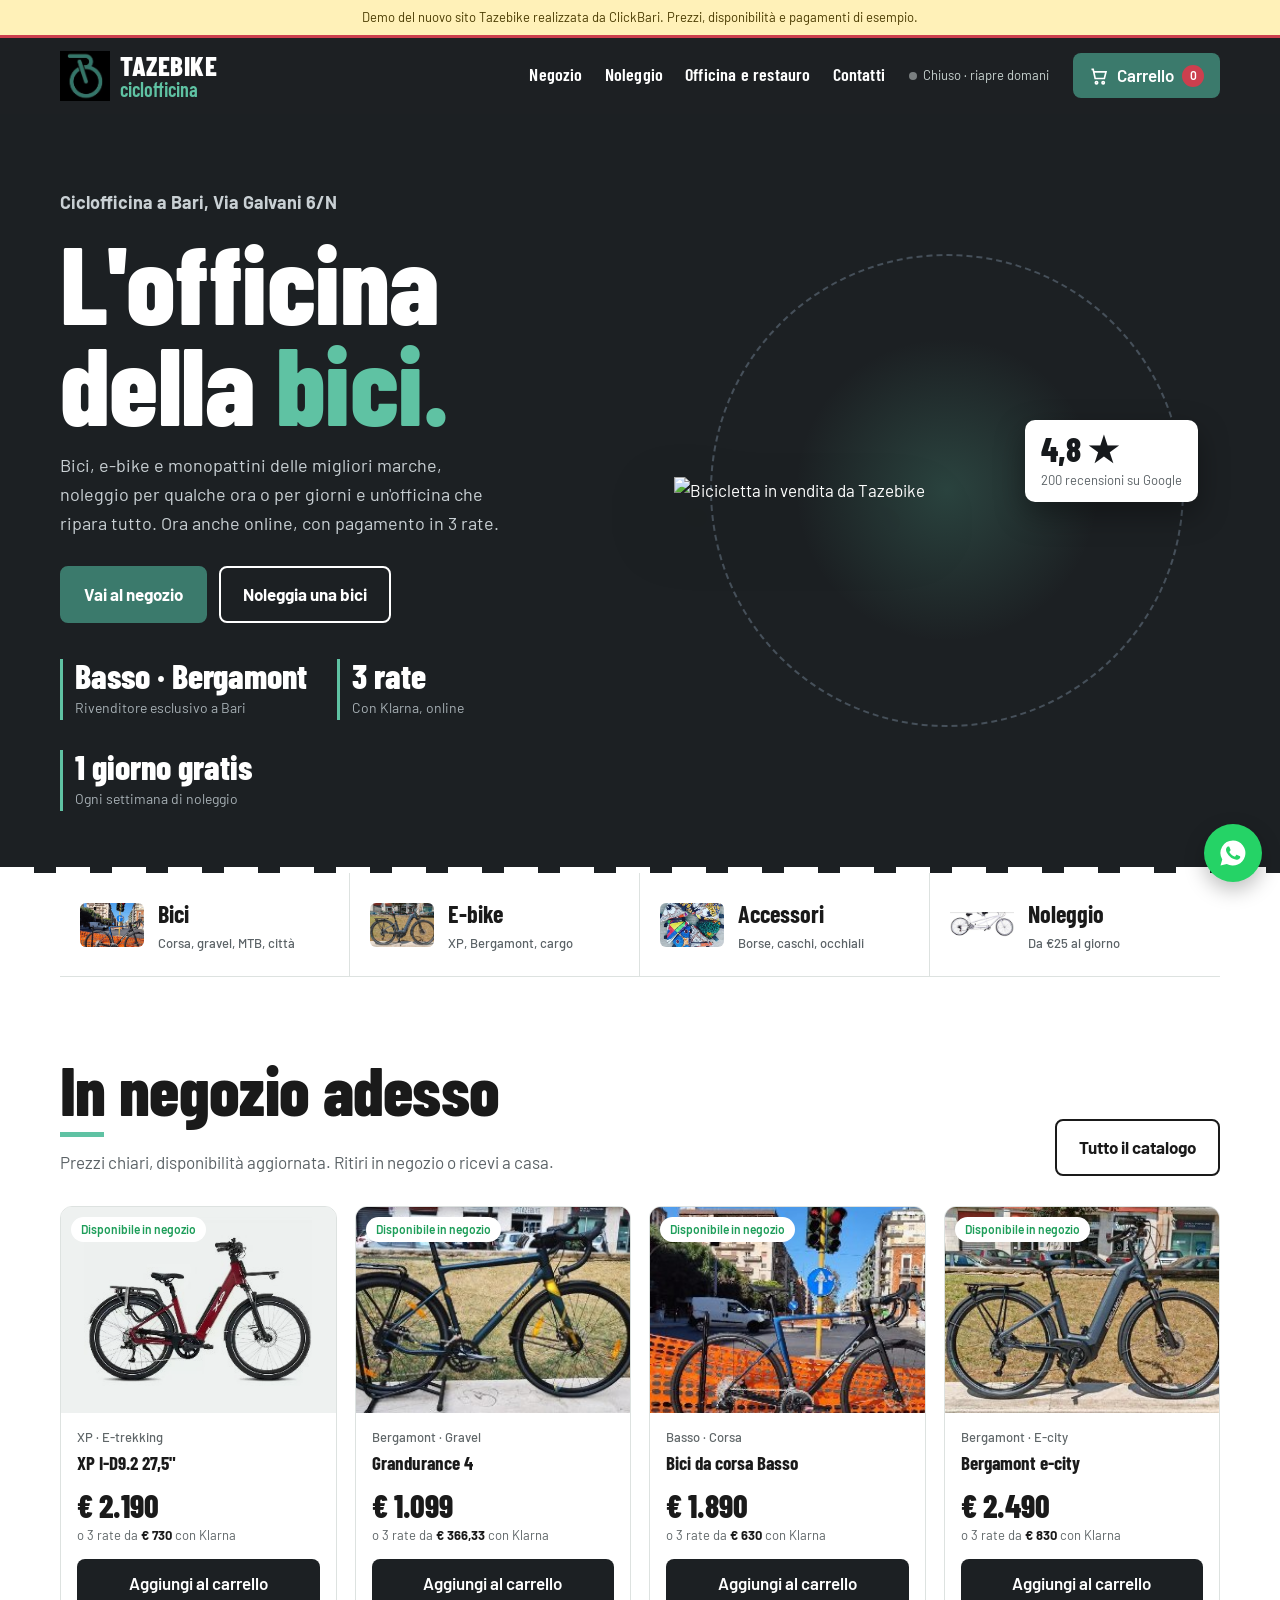
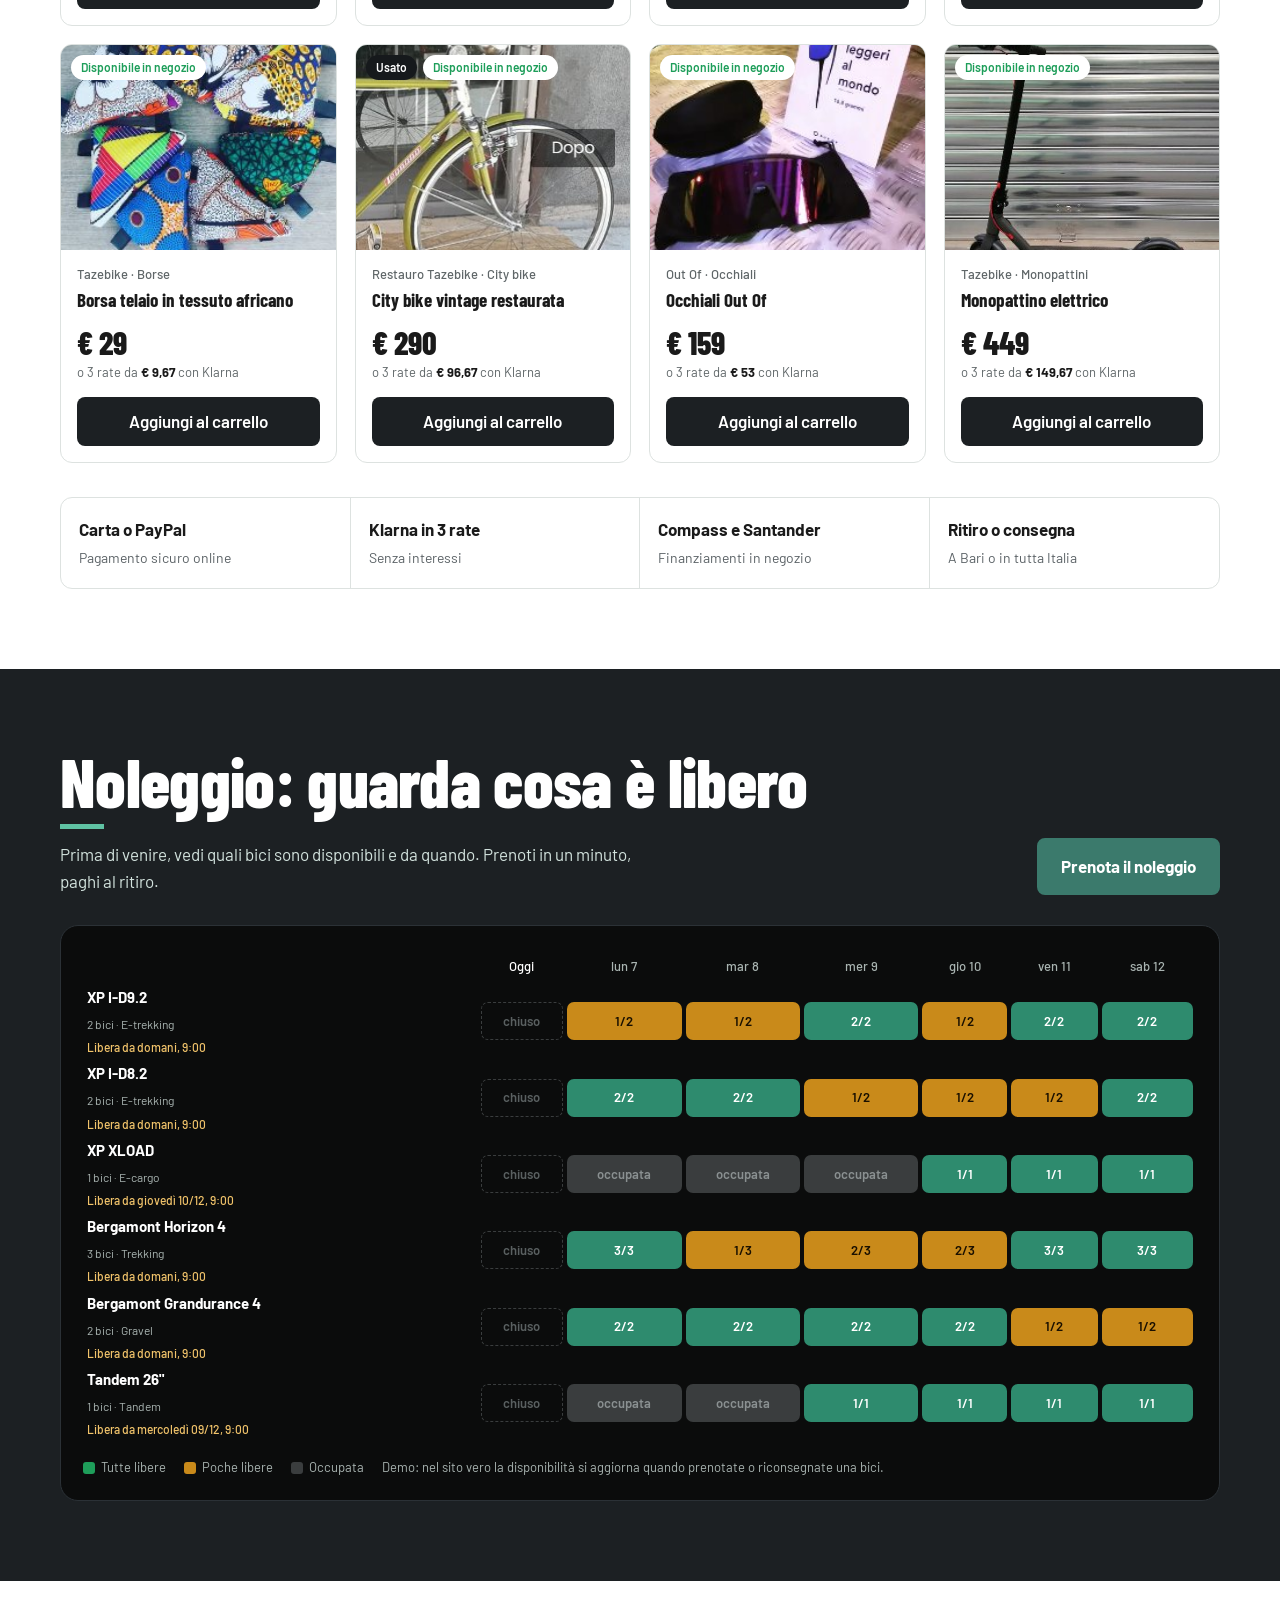
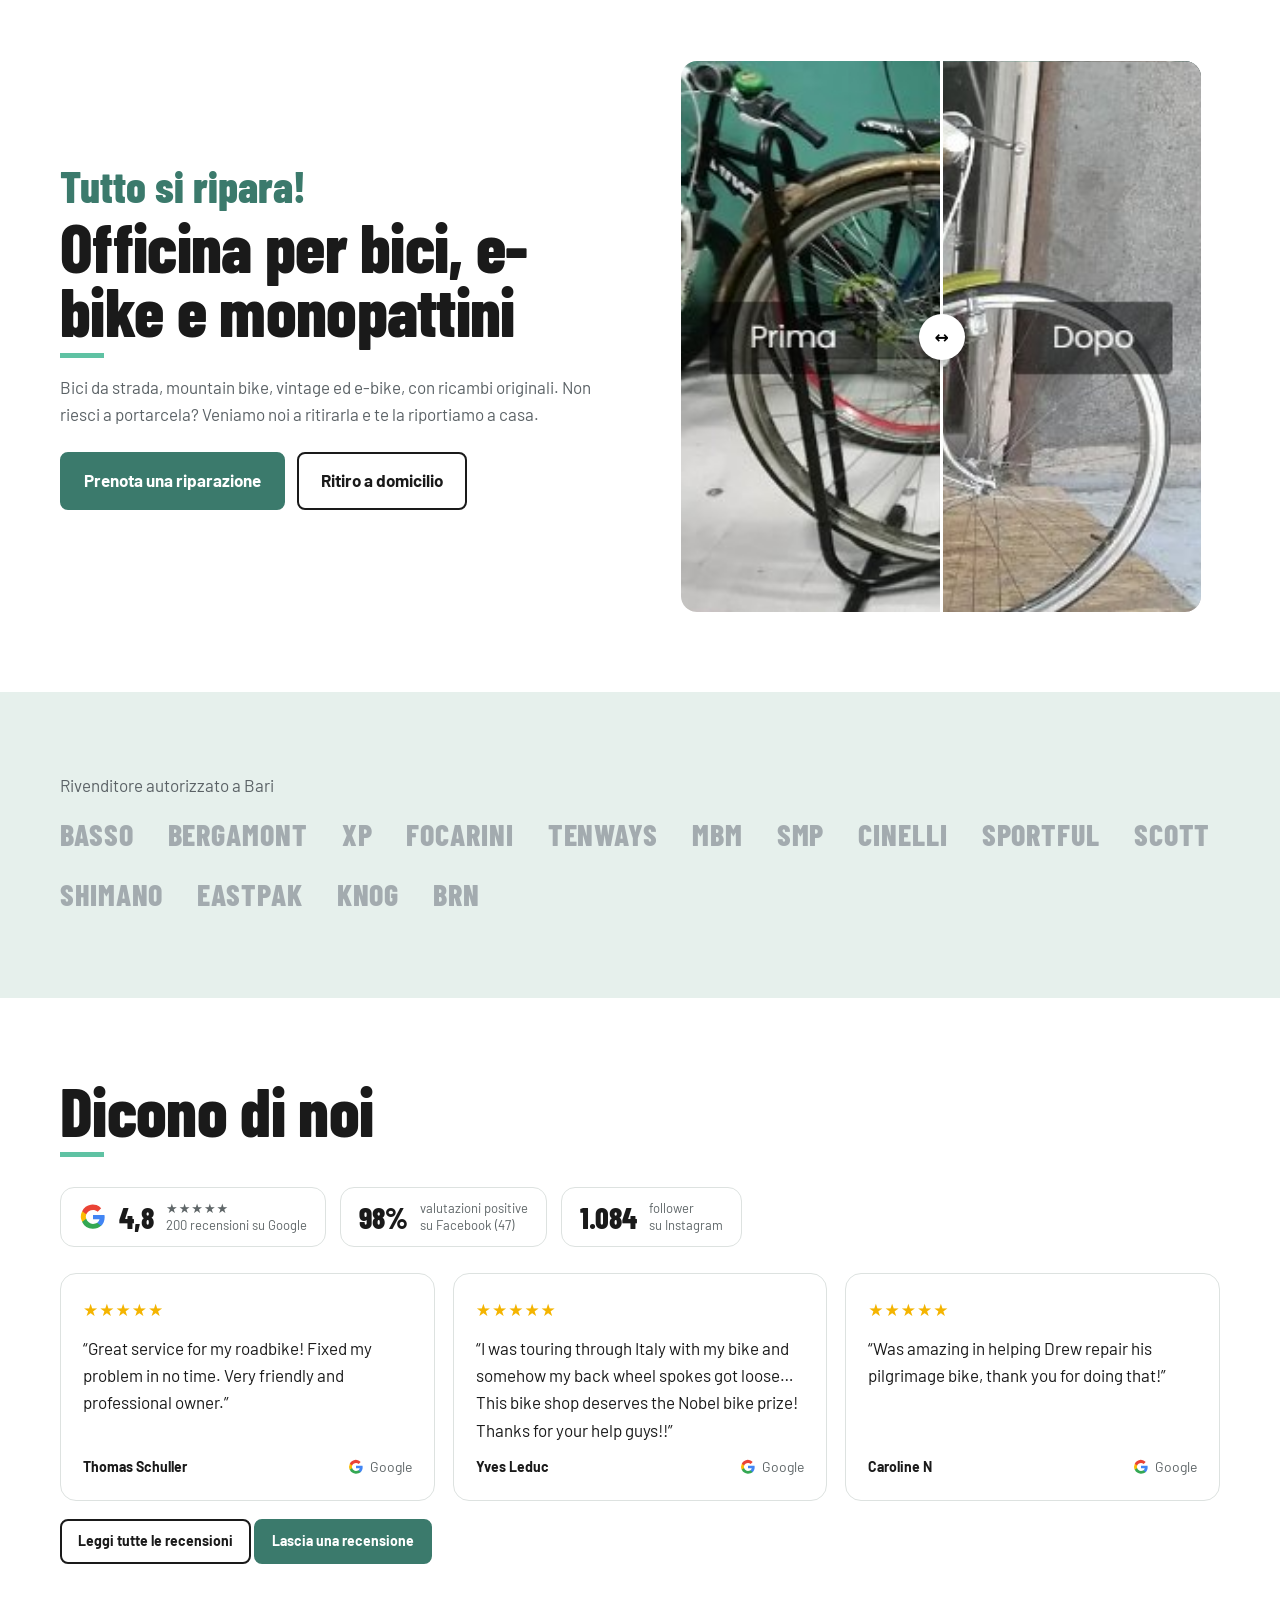
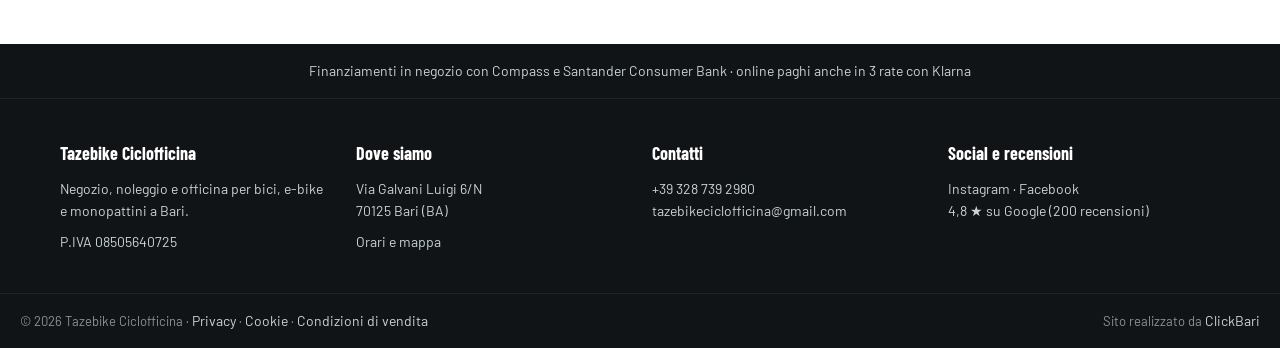
==== commit 1c25fef5: "Stile moderno: Barlow Condensed, hero con bici, logo e verde Tazebike Co-Authored-By: Claude Opus 5." ====
--- a/index.html
+++ b/index.html
@@ -7,7 +7,7 @@
 <link rel="icon" href="img/logo-mark.jpg">
 <link rel="preconnect" href="https://fonts.googleapis.com">
 <link rel="preconnect" href="https://fonts.gstatic.com" crossorigin>
-<link href="https://fonts.googleapis.com/css2?family=Jost:wght@400;500;600;700&family=Poppins:wght@400;500;600&family=Caveat:wght@700&display=swap" rel="stylesheet">
+<link href="https://fonts.googleapis.com/css2?family=Barlow+Condensed:wght@600;700;800&family=Barlow:wght@400;500;600;700&display=swap" rel="stylesheet">
 <link rel="stylesheet" href="assets/style.css">
 <script src="assets/app.js"></script>
 <title>Tazebike · Bici, e-bike, noleggio e officina a Bari</title>
@@ -18,40 +18,41 @@
 <section class="hero" style="padding:0">
   <div class="wrap">
     <div>
-      <p class="jost" style="color:var(--leaf);font-weight:600;margin-bottom:12px">Ciclofficina a Bari, Via Galvani 6/N</p>
-      <h1>Bici nuove,<br>bici riparate,<br><span>bici a noleggio.</span></h1>
-      <p>Vendita di bici, e-bike e monopattini delle migliori marche, noleggio per qualche ora o per giorni e un'officina che ripara tutto. Ora anche online, con pagamento in 3 rate.</p>
-      <div class="cta">
+      <p class="kick">Ciclofficina a Bari, Via Galvani 6/N</p>
+      <h1>L'officina<br>della <span>bici.</span></h1>
+      <p>Bici, e-bike e monopattini delle migliori marche, noleggio per qualche ora o per giorni e un'officina che ripara tutto. Ora anche online, con pagamento in 3 rate.</p>
+      <div class="cta" style="display:flex;flex-wrap:wrap;gap:12px;margin-top:28px">
         <a class="btn" href="negozio.html">Vai al negozio</a>
         <a class="btn ghost" href="noleggio.html">Noleggia una bici</a>
       </div>
-      <div class="proof" id="proof"></div>
+      <div class="speed">
+        <div><b>Basso · Bergamont</b><span>Rivenditore esclusivo a Bari</span></div>
+        <div><b>3 rate</b><span>Con Klarna, online</span></div>
+        <div><b>1 giorno gratis</b><span>Ogni settimana di noleggio</span></div>
+      </div>
     </div>
-    <div class="collage">
-      <img src="img/emtb-gialla.jpg" alt="E-mountain bike gialla davanti al negozio">
-      <img src="img/gravel-viola.jpg" alt="Gravel viola nel parco">
-      <img src="img/cappellini.jpg" alt="Bici da corsa vintage e cappellini in negozio">
+    <div class="hero-pic">
+      <img src="https://irp.cdn-website.com/a1130d6c/dms3rep/multi/opt/bici-vendita-68d72d2a-14b4c57a-919w.png" alt="Bicicletta in vendita da Tazebike">
+      <a class="hero-badge" id="gbadge" href="#" target="_blank" rel="noopener"><b>4,8 ★</b><span>200 recensioni su Google</span></a>
     </div>
   </div>
 </section>
-<div class="lane" style="background-color:var(--ink)"></div>
+<div class="lane"></div>
+<div class="wrap">
+  <div class="catbar">
+    <a href="negozio.html?cat=bici"><img src="img/basso-strada.jpg" alt=""><span>Bici<small>Corsa, gravel, MTB, città</small></span></a>
+    <a href="negozio.html?cat=ebike"><img src="img/bergamont-ecity-blu.jpg" alt=""><span>E-bike<small>XP, Bergamont, cargo</small></span></a>
+    <a href="negozio.html?cat=acc"><img src="img/borse-telaio.jpg" alt=""><span>Accessori<small>Borse, caschi, occhiali</small></span></a>
+    <a href="noleggio.html"><img src="img/tandem.jpg" alt="" style="object-fit:contain;background:#fff"><span>Noleggio<small>Da €25 al giorno</small></span></a>
+  </div>
+</div>
+
 
 <section>
   <div class="wrap">
-    <div class="sec-head"><div><h2>Cosa cerchi?</h2><span class="dash"></span></div></div>
-    <div class="cats">
-      <a class="cat" href="negozio.html?cat=bici"><img src="img/basso-strada.jpg" alt=""><span>Bici<small>Corsa, gravel, MTB, città, bambini</small></span></a>
-      <a class="cat" href="negozio.html?cat=ebike"><img src="img/bergamont-ecity-blu.jpg" alt=""><span>E-bike<small>XP, Bergamont, pieghevoli, cargo</small></span></a>
-      <a class="cat" href="negozio.html?cat=acc"><img src="img/borse-telaio.jpg" alt=""><span>Accessori<small>Borse, caschi, occhiali, abbigliamento</small></span></a>
-      <a class="cat" href="noleggio.html"><img src="img/tandem.jpg" alt="" style="object-fit:contain;background:#fff"><span>Noleggio<small>Da €25 al giorno, 1 giorno gratis a settimana</small></span></a>
-    </div>
-  </div>
-</section>
-
-<section style="padding-top:0">
-  <div class="wrap">
     <div class="sec-head"><div><h2>In negozio adesso</h2><span class="dash"></span><p class="sub" style="margin-top:12px">Prezzi chiari, disponibilità aggiornata. Ritiri in negozio o ricevi a casa.</p></div><a class="btn ghost" href="negozio.html">Tutto il catalogo</a></div>
     <div class="grid" id="featured"></div>
+    <div class="paybar"><div><b>Carta o PayPal</b><span>Pagamento sicuro online</span></div><div><b>Klarna in 3 rate</b><span>Senza interessi</span></div><div><b>Compass e Santander</b><span>Finanziamenti in negozio</span></div><div><b>Ritiro o consegna</b><span>A Bari o in tutta Italia</span></div></div>
   </div>
 </section>
 
@@ -100,9 +101,9 @@
 <script>
 layout('home');
 const st=openState();
-$('#proof').innerHTML=`<a href="${GOOGLE_URL}" target="_blank" rel="noopener"><b>4,8</b><span><span class="stars">★★★★★</span><br>200 recensioni Google</span></a>
+$('#gbadge').href=GOOGLE_URL;0&&(`<a href="${GOOGLE_URL}" target="_blank" rel="noopener"><b>4,8</b><span><span class="stars">★★★★★</span><br>200 recensioni Google</span></a>
 <div style="display:flex;align-items:center;gap:10px"><b>3 rate</b><span>con Klarna,<br>senza interessi</span></div>
-<div style="display:flex;align-items:center;gap:10px"><b>1 giorno</b><span>di noleggio gratis<br>ogni settimana</span></div>`;
+<div style="display:flex;align-items:center;gap:10px"><b>1 giorno</b><span>di noleggio gratis<br>ogni settimana</span></div>`);
 $('#featured').innerHTML=['xp-id92','grandurance','basso-strada','bergamont-ecity','borse-telaio','graziella','occhiali-outof','monopattino'].map(id=>cardHTML(product(id))).join('');
 $('#board').innerHTML=boardHTML(7);
 $('#reviews').innerHTML=reviewsHTML();
--- a/assets/style.css
+++ b/assets/style.css
@@ -360,3 +360,68 @@
   .collage{height:280px}
 }
 @media (prefers-reduced-motion:reduce){*{transition:none!important;animation:none!important}}
+
+/* ===== v3: modern look (from first draft) + Tazebike logo and green ===== */
+:root{--black:#16191C;--ink:#1C2023;--ink-2:#262B2F;--teal:#3B7A6C;--teal-dark:#2C5F54;--leaf:#5FC2A3;--mist:#EEF1F0;--sage:#E6F0EC}
+body{font-family:"Barlow",system-ui,sans-serif;font-size:17px}
+h1,h2,h3,.jost,.logo b,.logo small,.menu,.price,.proof b,.fbike .rate,.total b,.brands,.score b,details summary,.foot h4,.cat span,.quote{font-family:"Barlow Condensed",sans-serif}
+h1{font-weight:800;letter-spacing:-.005em;line-height:.92}
+h2{font-weight:800;font-size:clamp(40px,5.6vw,68px);line-height:.95}
+h3{font-weight:700}
+.hand{font-family:"Barlow Condensed",sans-serif;font-weight:800;color:var(--teal)}
+.top{border-top:3px solid var(--red);background:rgba(22,25,28,.97);backdrop-filter:blur(8px)}
+.menu{font-weight:600;font-size:18px;letter-spacing:.01em}
+.logo b{font-weight:800;font-size:27px}.logo small{font-weight:600}
+.btn{border-radius:8px;font-weight:700}
+.cart-btn{border-radius:8px}
+.add{border-radius:8px;background:var(--ink)}
+.chip{border-radius:8px}
+.dash{width:44px;height:5px;background:var(--leaf)}
+.sub{color:#5B6266}
+/* hero */
+.hero{background:var(--ink);position:relative;overflow:hidden}
+.hero .wrap{grid-template-columns:1.05fr 1fr;min-height:560px}
+.hero h1{font-size:clamp(60px,8.6vw,122px)}
+.hero h1 span{color:var(--leaf)}
+.hero p{color:#C9D0D4}
+.kick{color:var(--leaf);font-weight:700;font-size:17px;margin-bottom:14px}
+.speed{display:flex;gap:30px;margin-top:36px;flex-wrap:wrap}
+.speed div,.speed a{border-left:3px solid var(--leaf);padding-left:12px;text-decoration:none}
+.speed b{font-family:"Barlow Condensed";font-size:34px;font-weight:800;display:block;line-height:1}
+.speed span{font-size:14px;color:#A6AFB4}
+.hero-pic{position:relative;display:grid;place-items:center}
+.hero-pic::before{content:"";position:absolute;width:86%;aspect-ratio:1;border-radius:50%;border:2px dashed #46505A}
+.hero-pic::after{content:"";position:absolute;width:56%;aspect-ratio:1;border-radius:50%;background:radial-gradient(circle,rgba(95,194,163,.22),transparent 70%)}
+.hero-pic img{position:relative;z-index:1;width:100%;max-width:580px;filter:drop-shadow(0 30px 30px rgba(0,0,0,.5))}
+.hero-badge{position:absolute;z-index:2;right:4%;bottom:6%;background:#fff;color:#16191C;border-radius:10px;padding:12px 16px;text-decoration:none;box-shadow:0 12px 30px rgba(0,0,0,.35)}
+.hero-badge b{font-family:"Barlow Condensed";font-size:34px;line-height:1;font-weight:800}
+.hero-badge span{display:block;font-size:13px;color:#5B6266}
+.lane{background-color:var(--ink)!important}
+/* category strip like v1 */
+.catbar{display:grid;grid-template-columns:repeat(4,1fr);border-bottom:1px solid var(--line)}
+.catbar a{display:flex;align-items:center;gap:14px;padding:22px 20px;text-decoration:none;border-right:1px solid var(--line);font-family:"Barlow Condensed";font-weight:700;font-size:24px}
+.catbar a:last-child{border-right:0}
+.catbar a:hover{background:var(--mist)}
+.catbar img{width:64px;height:44px;object-fit:cover;border-radius:6px}
+.catbar small{display:block;font-family:"Barlow";font-weight:500;font-size:13px;color:#5B6266}
+.paybar{display:grid;grid-template-columns:repeat(4,1fr);margin-top:34px;border:1px solid var(--line);border-radius:12px;overflow:hidden}
+.paybar div{padding:18px;border-right:1px solid var(--line)}
+.paybar div:last-child{border-right:0}
+.paybar b{display:block;font-size:17px}
+.paybar span{font-size:14px;color:#5B6266}
+/* cards */
+.card{border-radius:12px}
+.card .pic{background:var(--mist)}
+.price{font-weight:800;font-size:32px}
+.slant-dark,.board,.summary{background:var(--ink)}
+.board{border:1px solid #2B3136}
+.cell.free{background:#2E8B6E}
+.slant-teal{background:linear-gradient(135deg,#2C5F54,#3B7A6C)}
+.contact{background:var(--ink)}
+.contact dt{color:#A6AFB4}
+.quote{font-weight:700;border-left-color:var(--leaf)}
+.foot{background:#111416}
+.brands{font-weight:800;font-size:30px;color:#A3ABAF}
+.score b{font-weight:800}
+@media (max-width:1020px){.hero-pic{order:-1;max-width:440px;margin:0 auto}.catbar{grid-template-columns:repeat(2,1fr)}.catbar a:nth-child(2){border-right:0}.catbar a:nth-child(-n+2){border-bottom:1px solid var(--line)}.paybar{grid-template-columns:repeat(2,1fr)}.paybar div:nth-child(2){border-right:0}.paybar div:nth-child(-n+2){border-bottom:1px solid var(--line)}}
+@media (max-width:520px){.catbar a{font-size:19px;padding:16px 12px}.catbar img{width:44px;height:34px}.hero-badge{right:0;bottom:0}}
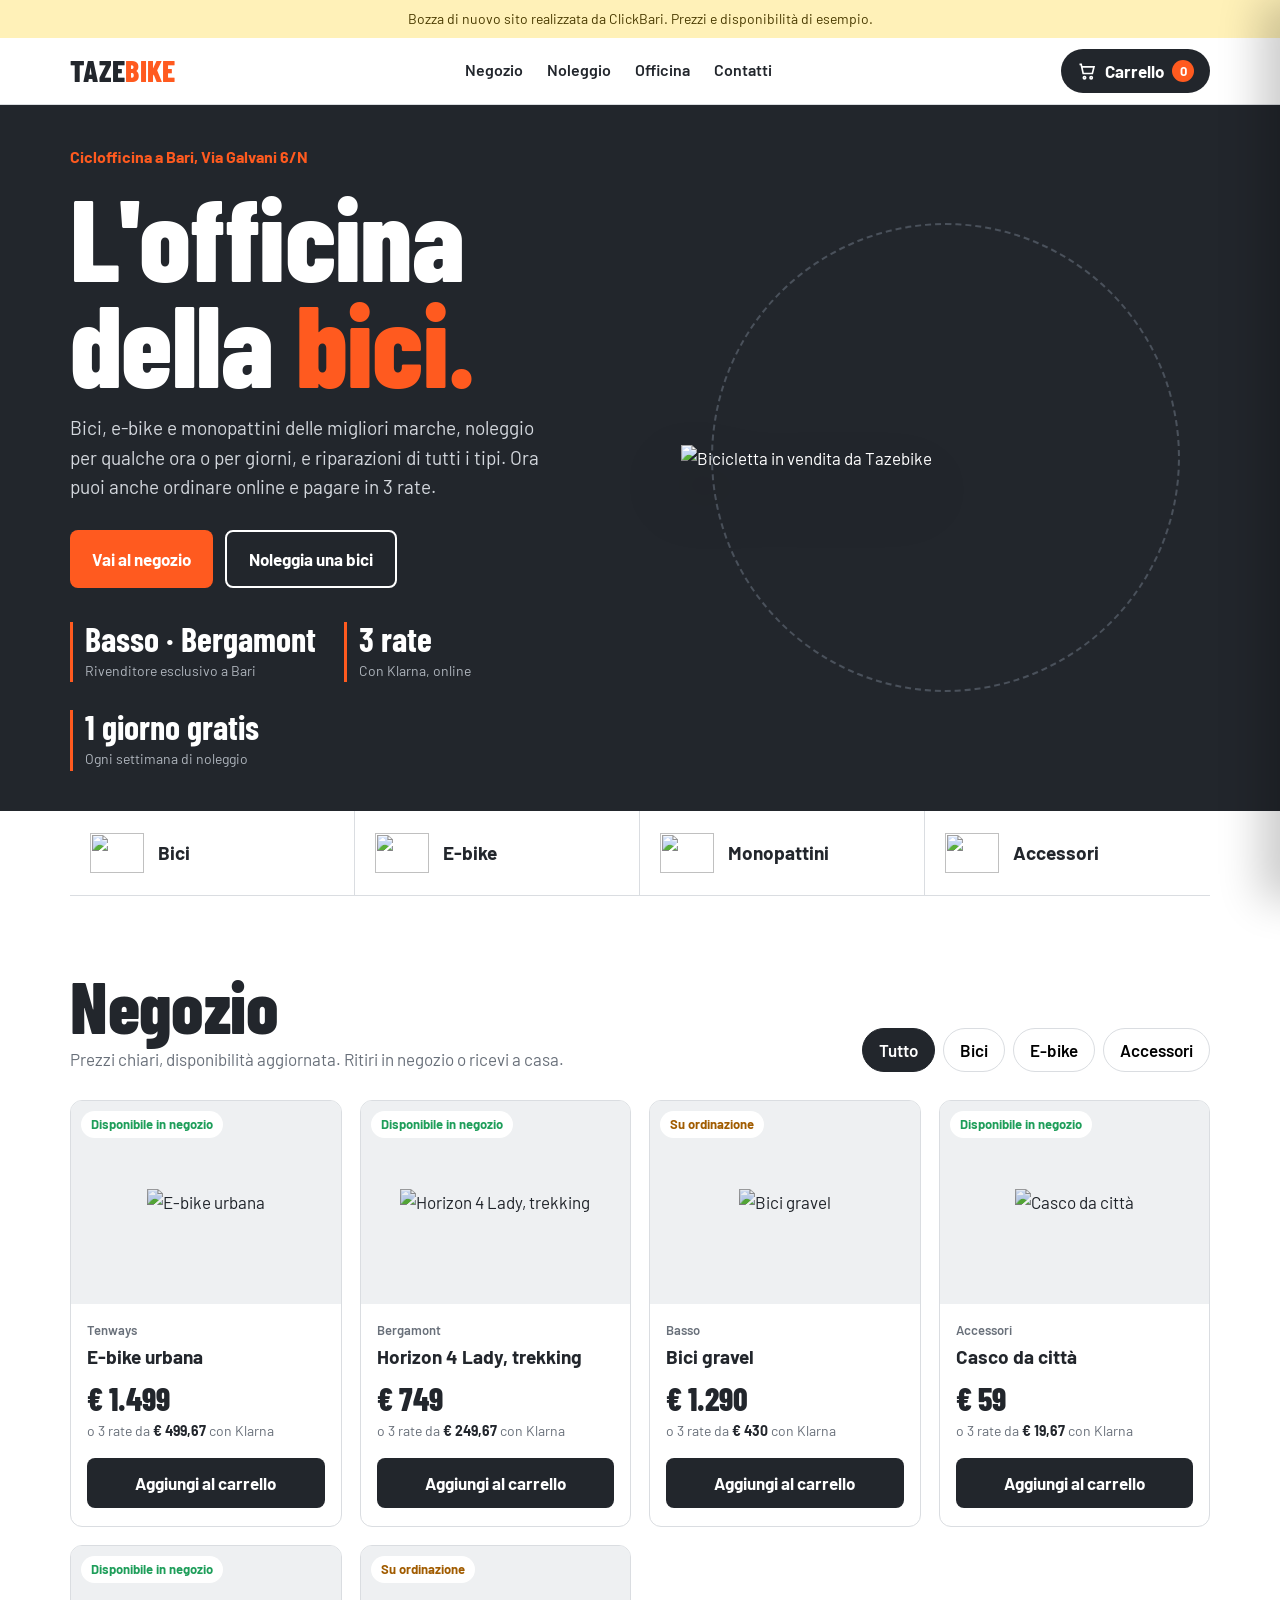
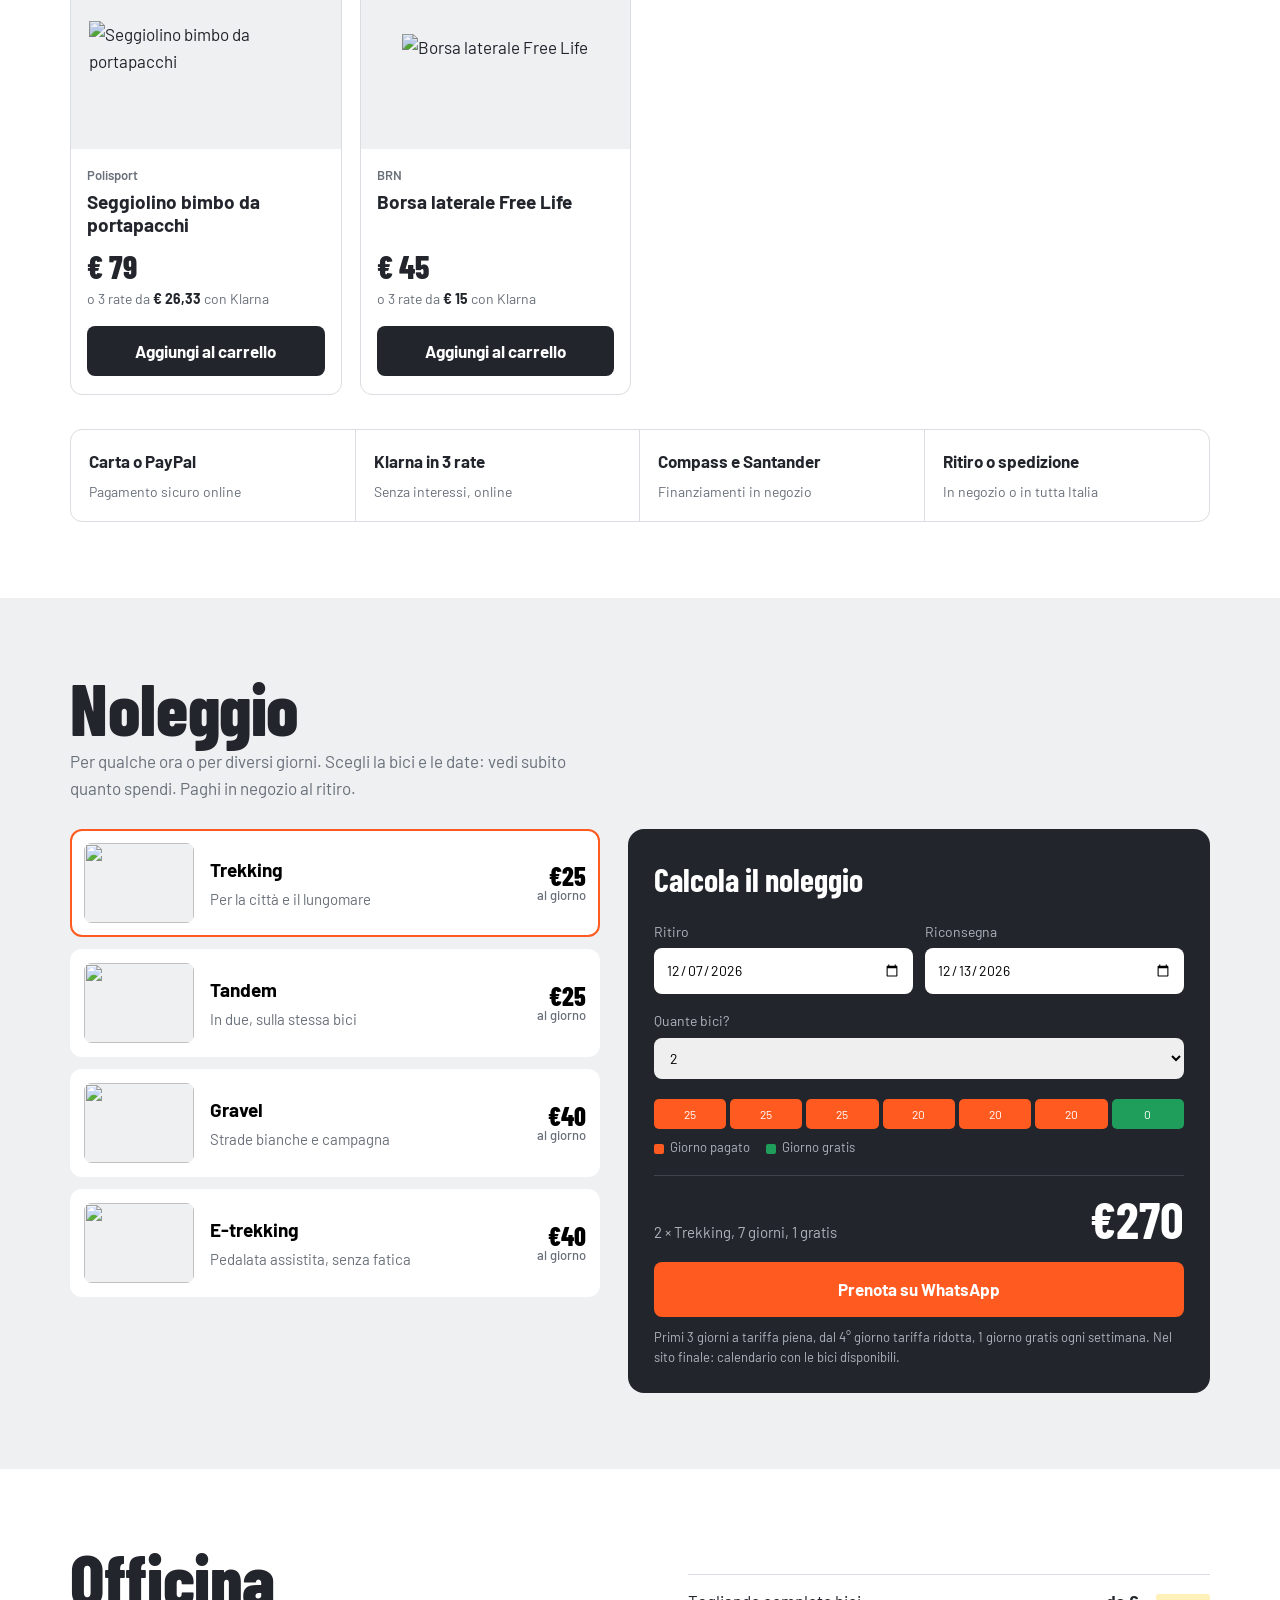
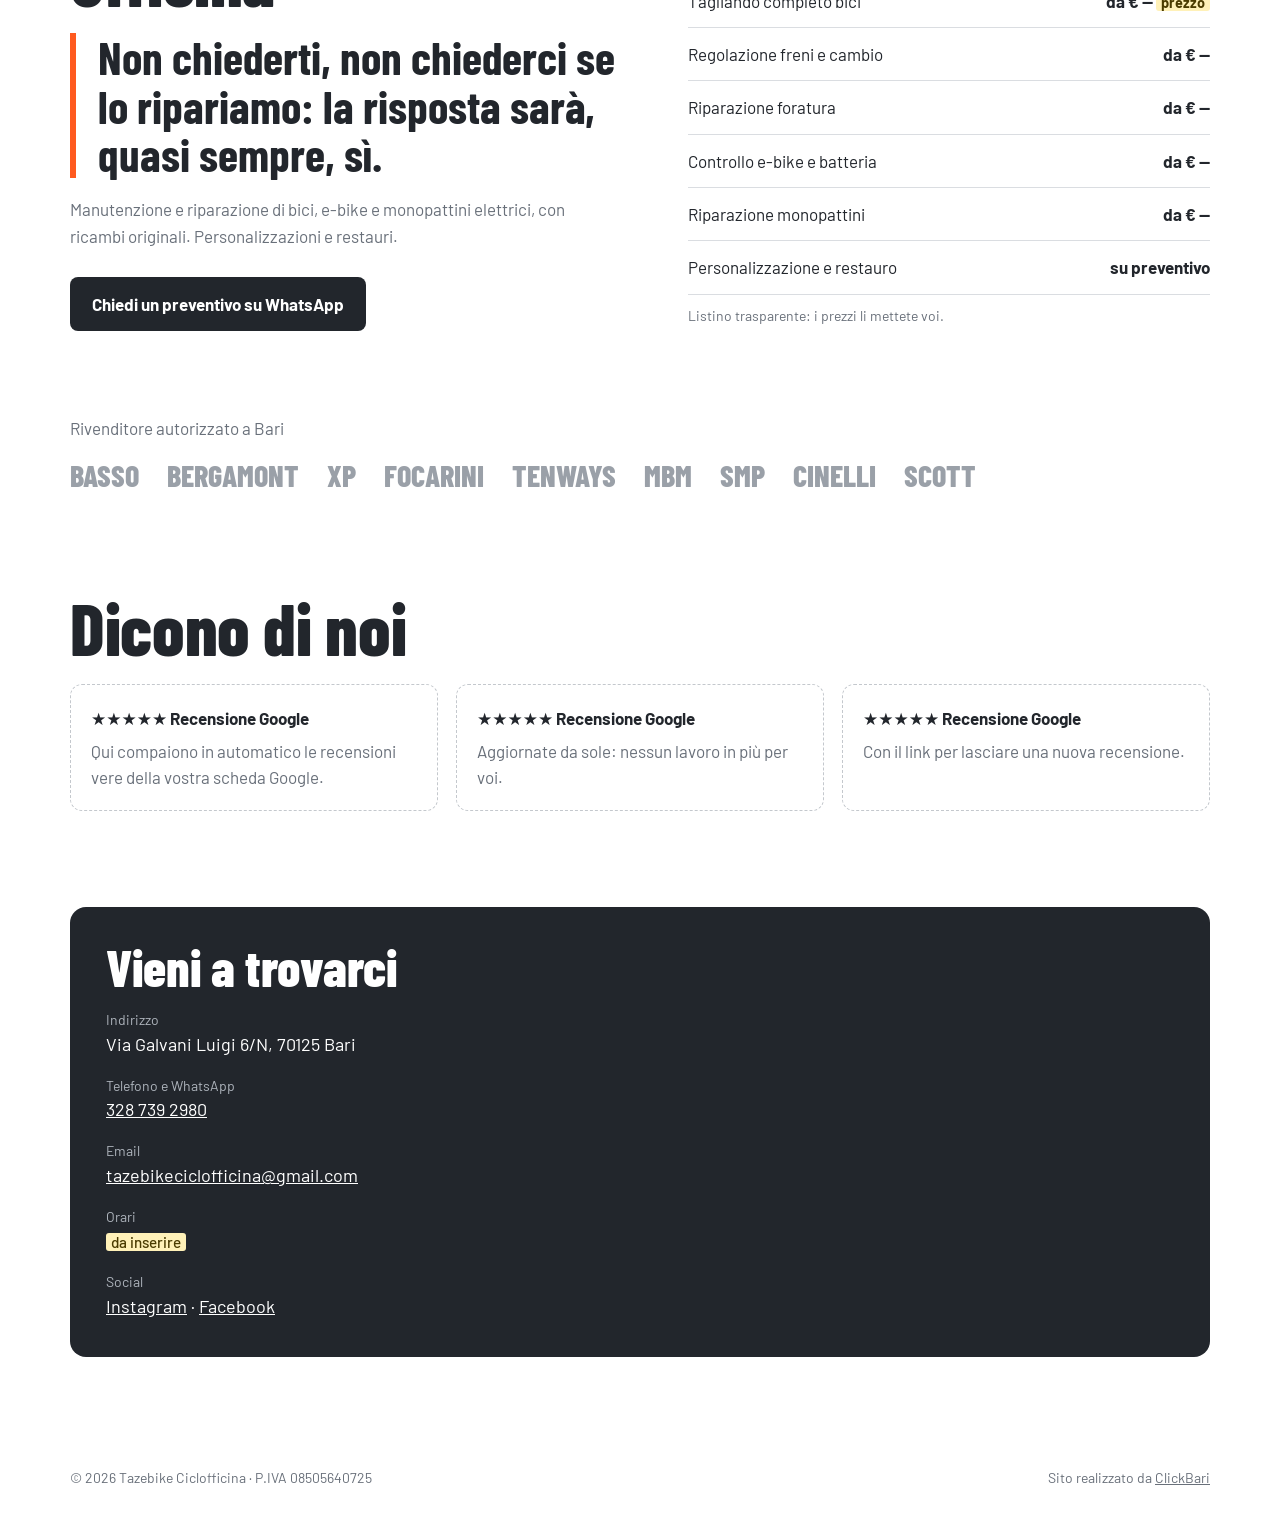
==== commit 797f09bb: "Ripristinata la prima versione della bozza; demo completa spostata in /demo/ Co-Authored-By: Claude " ====
--- a/index.html
+++ b/index.html
@@ -3,27 +3,234 @@
 <head>
 <meta charset="utf-8">
 <meta name="viewport" content="width=device-width, initial-scale=1">
+<title>Tazebike · Bici, e-bike, noleggio e officina a Bari</title>
+<meta name="description" content="Tazebike, Bari: vendita di bici ed e-bike Basso, Bergamont, Tenways, noleggio bici e riparazioni. Ordina online, paga anche in 3 rate.">
 <meta name="robots" content="noindex, nofollow">
-<link rel="icon" href="img/logo-mark.jpg">
 <link rel="preconnect" href="https://fonts.googleapis.com">
 <link rel="preconnect" href="https://fonts.gstatic.com" crossorigin>
 <link href="https://fonts.googleapis.com/css2?family=Barlow+Condensed:wght@600;700;800&family=Barlow:wght@400;500;600;700&display=swap" rel="stylesheet">
-<link rel="stylesheet" href="assets/style.css">
-<script src="assets/app.js"></script>
-<title>Tazebike · Bici, e-bike, noleggio e officina a Bari</title>
-<meta name="description" content="Tazebike Ciclofficina, Bari: bici ed e-bike Basso, Bergamont, XP, noleggio con disponibilità in tempo reale, riparazioni e restauro. Ordina online e paga anche in 3 rate.">
+<style>
+:root{
+  --asphalt:#22262C;
+  --asphalt-2:#2E333B;
+  --signal:#FF5A1F;
+  --signal-dark:#D9440E;
+  --paper:#FFFFFF;
+  --mist:#EEF0F2;
+  --grey:#69707A;
+  --line:#DADDE1;
+  --ok:#1E9E5A;
+}
+*{box-sizing:border-box;margin:0;padding:0}
+html{scroll-behavior:smooth}
+body{font-family:"Barlow",system-ui,sans-serif;color:var(--asphalt);background:var(--paper);line-height:1.55;font-size:17px}
+a{color:inherit}
+img{max-width:100%;display:block}
+button{font:inherit;cursor:pointer}
+:focus-visible{outline:3px solid var(--signal);outline-offset:3px}
+.wrap{max-width:1180px;margin:0 auto;padding:0 20px}
+.display{font-family:"Barlow Condensed",sans-serif;font-weight:800;line-height:.92;letter-spacing:-.005em}
+.todo{background:#FFF1B8;color:#4A3B00;padding:0 5px;border-radius:3px;font-size:.85em;font-weight:500}
+
+.draft{background:#FFF1B8;color:#4A3B00;font-size:14px;text-align:center;padding:8px 16px}
+
+/* header */
+.top{position:sticky;top:0;z-index:20;background:rgba(255,255,255,.96);backdrop-filter:blur(6px);border-bottom:1px solid var(--line)}
+.top .wrap{display:flex;align-items:center;justify-content:space-between;gap:16px;height:66px}
+.logo{font-family:"Barlow Condensed";font-weight:800;font-size:30px;text-decoration:none;letter-spacing:.01em}
+.logo span{color:var(--signal)}
+nav{display:flex;gap:24px;font-weight:600;font-size:16px}
+nav a{text-decoration:none}
+nav a:hover{color:var(--signal-dark)}
+.cart-btn{position:relative;background:var(--asphalt);color:#fff;border:0;border-radius:999px;padding:9px 16px;font-weight:700;display:flex;gap:8px;align-items:center}
+.cart-btn svg{width:20px;height:20px}
+.badge{background:var(--signal);color:#fff;border-radius:999px;min-width:22px;height:22px;display:grid;place-items:center;font-size:13px;padding:0 6px}
+
+/* hero */
+.hero{background:var(--asphalt);color:#fff;overflow:hidden;position:relative}
+.hero .wrap{display:grid;grid-template-columns:1.1fr 1fr;align-items:center;gap:30px;min-height:520px;padding-top:40px;padding-bottom:40px}
+.kicker{color:var(--signal);font-weight:700;font-size:16px;margin-bottom:14px}
+.hero h1{font-size:clamp(58px,9vw,124px)}
+.hero h1 em{font-style:normal;color:var(--signal)}
+.hero p{max-width:44ch;margin-top:18px;font-size:19px;color:#D3D7DD}
+.hero-cta{display:flex;flex-wrap:wrap;gap:12px;margin-top:28px}
+.btn{display:inline-flex;align-items:center;justify-content:center;gap:8px;background:var(--signal);color:#fff;text-decoration:none;font-weight:700;padding:14px 22px;border-radius:8px;border:0}
+.btn:hover{background:var(--signal-dark)}
+.btn.line{background:transparent;border:2px solid currentColor}
+.btn.line:hover{background:rgba(255,255,255,.08)}
+.btn.dark{background:var(--asphalt)}
+.hero-pic{position:relative;display:grid;place-items:center}
+.hero-pic::before{content:"";position:absolute;width:88%;aspect-ratio:1;border-radius:50%;border:2px dashed #4A515B}
+.hero-pic img{position:relative;width:100%;max-width:560px;filter:drop-shadow(0 30px 30px rgba(0,0,0,.45))}
+.speed{display:flex;gap:28px;margin-top:34px;flex-wrap:wrap}
+.speed div{border-left:3px solid var(--signal);padding-left:12px}
+.speed b{font-family:"Barlow Condensed";font-size:34px;display:block;line-height:1}
+.speed span{font-size:14px;color:#AEB4BC}
+
+/* categories */
+.cats{display:grid;grid-template-columns:repeat(4,1fr);gap:0;border-bottom:1px solid var(--line)}
+.cat{display:flex;align-items:center;gap:14px;padding:22px 20px;text-decoration:none;border-right:1px solid var(--line);font-weight:700;font-size:19px}
+.cat:last-child{border-right:0}
+.cat img{width:54px;height:40px;object-fit:contain}
+.cat:hover{background:var(--mist)}
+
+section{padding:76px 0}
+.head{display:flex;justify-content:space-between;align-items:end;gap:20px;flex-wrap:wrap;margin-bottom:28px}
+h2{font-size:clamp(42px,6vw,72px)}
+.sub{color:var(--grey);max-width:52ch;margin-top:8px}
+
+/* shop */
+.filters{display:flex;gap:8px;flex-wrap:wrap}
+.filters button{border:1.5px solid var(--line);background:#fff;border-radius:999px;padding:8px 16px;font-weight:600}
+.filters button[aria-pressed="true"]{background:var(--asphalt);border-color:var(--asphalt);color:#fff}
+.grid{display:grid;grid-template-columns:repeat(auto-fill,minmax(250px,1fr));gap:18px}
+.card{border:1px solid var(--line);border-radius:12px;overflow:hidden;display:flex;flex-direction:column;background:#fff}
+.card .pic{background:var(--mist);aspect-ratio:4/3;display:grid;place-items:center;padding:18px;position:relative}
+.card .pic img{max-height:100%;object-fit:contain;mix-blend-mode:multiply}
+.stock{position:absolute;top:10px;left:10px;font-size:13px;font-weight:700;padding:3px 10px;border-radius:999px;background:#fff}
+.stock.in{color:var(--ok)}
+.stock.order{color:#A15C00}
+.card .body{padding:16px 16px 18px;display:flex;flex-direction:column;gap:6px;flex:1}
+.brand{font-size:13px;color:var(--grey);font-weight:600}
+.card h3{font-size:19px;line-height:1.2}
+.price{font-family:"Barlow Condensed";font-size:32px;font-weight:800;line-height:1;margin-top:auto;padding-top:8px}
+.klarna{font-size:14px;color:var(--grey)}
+.klarna b{color:var(--asphalt)}
+.add{margin-top:10px;width:100%;background:var(--asphalt);color:#fff;border:0;border-radius:8px;padding:12px;font-weight:700}
+.add:hover{background:var(--signal)}
+.add.done{background:var(--ok)}
+
+.pay{display:grid;grid-template-columns:repeat(4,1fr);gap:0;margin-top:34px;border:1px solid var(--line);border-radius:12px;overflow:hidden}
+.pay div{padding:18px;border-right:1px solid var(--line)}
+.pay div:last-child{border-right:0}
+.pay b{display:block;font-size:17px;margin-bottom:2px}
+.pay span{font-size:14px;color:var(--grey)}
+
+/* rental */
+.rent{background:var(--mist)}
+.rent-grid{display:grid;grid-template-columns:1fr 1.1fr;gap:28px;align-items:start}
+.fleet{display:grid;gap:12px}
+.bike{display:flex;gap:16px;align-items:center;background:#fff;border-radius:12px;padding:12px;border:2px solid transparent;cursor:pointer;text-align:left;width:100%}
+.bike img{width:110px;height:80px;object-fit:contain;background:var(--mist);border-radius:8px}
+.bike b{display:block;font-size:19px}
+.bike span{font-size:15px;color:var(--grey)}
+.bike[aria-pressed="true"]{border-color:var(--signal)}
+.rate{margin-left:auto;text-align:right;font-family:"Barlow Condensed";font-size:26px;font-weight:800;line-height:1;white-space:nowrap}
+.rate small{display:block;font-family:"Barlow";font-size:13px;font-weight:500;color:var(--grey)}
+.planner{background:var(--asphalt);color:#fff;border-radius:16px;padding:26px}
+.planner h3{font-family:"Barlow Condensed";font-size:32px;margin-bottom:16px}
+.dates{display:grid;grid-template-columns:1fr 1fr;gap:12px}
+.dates label{font-size:14px;color:#AEB4BC}
+.dates input,.qty select{width:100%;margin-top:6px;font:inherit;padding:11px 12px;border-radius:8px;border:0}
+.qty{margin-top:12px}
+.qty label{font-size:14px;color:#AEB4BC}
+.track{display:flex;gap:4px;margin:20px 0 8px;flex-wrap:wrap}
+.track i{flex:1 0 22px;height:30px;border-radius:5px;background:var(--asphalt-2);display:grid;place-items:center;font-style:normal;font-size:12px;color:#AEB4BC}
+.track i.paid{background:var(--signal);color:#fff}
+.track i.free{background:var(--ok);color:#fff}
+.legend{display:flex;gap:16px;font-size:13px;color:#AEB4BC;margin-bottom:18px}
+.legend span::before{content:"";display:inline-block;width:10px;height:10px;border-radius:2px;margin-right:6px;vertical-align:middle;background:var(--signal)}
+.legend span.f::before{background:var(--ok)}
+.total{display:flex;justify-content:space-between;align-items:end;border-top:1px solid #3E444D;padding-top:16px;margin-bottom:18px}
+.total b{font-family:"Barlow Condensed";font-size:52px;line-height:1}
+.total span{color:#AEB4BC;font-size:15px}
+.planner .btn{width:100%}
+.note{font-size:13px;color:#AEB4BC;margin-top:10px}
+
+/* workshop */
+.shop2{display:grid;grid-template-columns:1.1fr 1fr;gap:44px;align-items:center}
+.quote{font-family:"Barlow Condensed";font-weight:700;font-size:clamp(30px,3.8vw,46px);line-height:1.05;border-left:6px solid var(--signal);padding-left:22px}
+.services{list-style:none;margin-top:24px;display:grid;gap:0;border-top:1px solid var(--line)}
+.services li{display:flex;justify-content:space-between;gap:12px;padding:13px 0;border-bottom:1px solid var(--line)}
+.services li span:last-child{font-weight:700;white-space:nowrap}
+
+.brands{display:flex;flex-wrap:wrap;gap:10px 28px;font-family:"Barlow Condensed";font-weight:800;font-size:30px;color:#9AA0A8;margin-top:10px}
+.brands span:hover{color:var(--asphalt)}
+
+.reviews{display:grid;grid-template-columns:repeat(3,1fr);gap:18px}
+.rv{border:1px dashed #C4C8CD;border-radius:12px;padding:20px;color:var(--grey)}
+.rv b{color:var(--asphalt);display:block;margin-bottom:6px}
+
+.contact{display:grid;grid-template-columns:1fr 1.3fr;border-radius:16px;overflow:hidden;background:var(--asphalt);color:#fff}
+.contact .info{padding:36px;display:grid;gap:18px;align-content:start}
+.contact dt{font-size:14px;color:#AEB4BC}
+.contact dd{font-size:18px}
+.contact iframe{width:100%;height:100%;min-height:360px;border:0;display:block}
+footer{padding:34px 0 50px;font-size:14px;color:var(--grey);display:flex;justify-content:space-between;flex-wrap:wrap;gap:12px}
+
+/* cart drawer */
+.drawer{position:fixed;inset:0 0 0 auto;width:min(420px,100%);background:#fff;z-index:40;transform:translateX(100%);transition:transform .3s ease;display:flex;flex-direction:column;box-shadow:-20px 0 40px rgba(0,0,0,.2)}
+.drawer.open{transform:none}
+.scrim{position:fixed;inset:0;background:rgba(34,38,44,.5);z-index:30;opacity:0;pointer-events:none;transition:opacity .3s}
+.scrim.open{opacity:1;pointer-events:auto}
+.drawer header{display:flex;justify-content:space-between;align-items:center;padding:18px 20px;border-bottom:1px solid var(--line)}
+.drawer h3{font-family:"Barlow Condensed";font-size:30px}
+.x{border:0;background:var(--mist);width:38px;height:38px;border-radius:50%;font-size:20px}
+.items{flex:1;overflow:auto;padding:10px 20px}
+.it{display:flex;gap:12px;align-items:center;padding:12px 0;border-bottom:1px solid var(--line)}
+.it img{width:64px;height:48px;object-fit:contain;background:var(--mist);border-radius:6px}
+.it div{flex:1;font-size:15px}
+.it b{display:block}
+.it button{border:0;background:none;color:var(--grey);text-decoration:underline;font-size:14px}
+.empty{color:var(--grey);padding:30px 0;text-align:center}
+.ship{padding:14px 20px;border-top:1px solid var(--line);display:grid;gap:8px;font-size:15px}
+.ship label{display:flex;justify-content:space-between;gap:10px;align-items:center;cursor:pointer}
+.ship label span:first-of-type{flex:1}
+.sum{padding:16px 20px;border-top:1px solid var(--line)}
+.sum .row{display:flex;justify-content:space-between;font-size:15px;color:var(--grey)}
+.sum .row.t{font-size:22px;color:var(--asphalt);font-weight:700;margin-top:6px}
+.sum .k{font-size:14px;color:var(--grey);margin:6px 0 14px}
+.sum .btn{width:100%}
+.methods{display:flex;gap:6px;justify-content:center;margin-top:12px;flex-wrap:wrap}
+.methods span{border:1px solid var(--line);border-radius:6px;padding:3px 9px;font-size:13px;font-weight:700}
+.toast{position:fixed;left:50%;bottom:22px;transform:translate(-50%,120px);background:var(--asphalt);color:#fff;padding:12px 18px;border-radius:10px;z-index:50;transition:transform .3s,visibility .3s;font-size:15px;max-width:90%;visibility:hidden}
+.toast.show{transform:translate(-50%,0);visibility:visible}
+
+@media (max-width:960px){
+  .hero .wrap,.rent-grid,.shop2,.contact{grid-template-columns:1fr}
+  .hero-pic{order:-1;max-width:420px;margin:0 auto}
+  nav{display:none}
+  .cats{grid-template-columns:repeat(2,1fr)}
+  .cat:nth-child(2){border-right:0}
+  .cat:nth-child(-n+2){border-bottom:1px solid var(--line)}
+  .pay{grid-template-columns:repeat(2,1fr)}
+  .pay div:nth-child(2){border-right:0}
+  .pay div:nth-child(-n+2){border-bottom:1px solid var(--line)}
+  .reviews{grid-template-columns:1fr}
+}
+@media (max-width:520px){
+  .cat{font-size:16px;padding:16px 12px}
+  .cat img{width:40px}
+  .dates{grid-template-columns:1fr}
+  .bike img{width:80px}
+}
+@media (prefers-reduced-motion:reduce){*{transition:none!important}}
+</style>
 </head>
 <body>
-<main>
-<section class="hero" style="padding:0">
+
+<div class="draft">Bozza di nuovo sito realizzata da ClickBari. Prezzi e disponibilità di esempio.</div>
+
+<div class="top">
+  <div class="wrap">
+    <a class="logo" href="#">TAZE<span>BIKE</span></a>
+    <nav aria-label="Menu"><a href="#negozio">Negozio</a><a href="#noleggio">Noleggio</a><a href="#officina">Officina</a><a href="#contatti">Contatti</a></nav>
+    <button class="cart-btn" id="openCart" aria-label="Apri il carrello">
+      <svg viewBox="0 0 24 24" fill="none" stroke="currentColor" stroke-width="2" aria-hidden="true"><path d="M3 4h2l2.4 11h11l2-8H6.2"/><circle cx="9" cy="20" r="1.4"/><circle cx="17" cy="20" r="1.4"/></svg>
+      Carrello <span class="badge" id="count">0</span>
+    </button>
+  </div>
+</div>
+
+<div class="hero">
   <div class="wrap">
     <div>
-      <p class="kick">Ciclofficina a Bari, Via Galvani 6/N</p>
-      <h1>L'officina<br>della <span>bici.</span></h1>
-      <p>Bici, e-bike e monopattini delle migliori marche, noleggio per qualche ora o per giorni e un'officina che ripara tutto. Ora anche online, con pagamento in 3 rate.</p>
-      <div class="cta" style="display:flex;flex-wrap:wrap;gap:12px;margin-top:28px">
-        <a class="btn" href="negozio.html">Vai al negozio</a>
-        <a class="btn ghost" href="noleggio.html">Noleggia una bici</a>
+      <div class="kicker">Ciclofficina a Bari, Via Galvani 6/N</div>
+      <h1 class="display">L'officina<br>della <em>bici.</em></h1>
+      <p>Bici, e-bike e monopattini delle migliori marche, noleggio per qualche ora o per giorni, e riparazioni di tutti i tipi. Ora puoi anche ordinare online e pagare in 3 rate.</p>
+      <div class="hero-cta">
+        <a class="btn" href="#negozio">Vai al negozio</a>
+        <a class="btn line" href="#noleggio">Noleggia una bici</a>
       </div>
       <div class="speed">
         <div><b>Basso · Bergamont</b><span>Rivenditore esclusivo a Bari</span></div>
@@ -33,81 +240,246 @@
     </div>
     <div class="hero-pic">
       <img src="https://irp.cdn-website.com/a1130d6c/dms3rep/multi/opt/bici-vendita-68d72d2a-14b4c57a-919w.png" alt="Bicicletta in vendita da Tazebike">
-      <a class="hero-badge" id="gbadge" href="#" target="_blank" rel="noopener"><b>4,8 ★</b><span>200 recensioni su Google</span></a>
-    </div>
-  </div>
-</section>
-<div class="lane"></div>
+    </div>
+  </div>
+</div>
+
 <div class="wrap">
-  <div class="catbar">
-    <a href="negozio.html?cat=bici"><img src="img/basso-strada.jpg" alt=""><span>Bici<small>Corsa, gravel, MTB, città</small></span></a>
-    <a href="negozio.html?cat=ebike"><img src="img/bergamont-ecity-blu.jpg" alt=""><span>E-bike<small>XP, Bergamont, cargo</small></span></a>
-    <a href="negozio.html?cat=acc"><img src="img/borse-telaio.jpg" alt=""><span>Accessori<small>Borse, caschi, occhiali</small></span></a>
-    <a href="noleggio.html"><img src="img/tandem.jpg" alt="" style="object-fit:contain;background:#fff"><span>Noleggio<small>Da €25 al giorno</small></span></a>
+  <div class="cats">
+    <a class="cat" href="#negozio" data-go="bici"><img src="https://irp.cdn-website.com/a1130d6c/dms3rep/multi/opt/bici-3ac3b8b5-117w.png" alt="">Bici</a>
+    <a class="cat" href="#negozio" data-go="ebike"><img src="https://irp.cdn-website.com/a1130d6c/dms3rep/multi/opt/ebike-aff4d90e-117w.png" alt="">E-bike</a>
+    <a class="cat" href="#negozio" data-go="mono"><img src="https://irp.cdn-website.com/a1130d6c/dms3rep/multi/opt/monopattino-8f1eca08-117w.png" alt="">Monopattini</a>
+    <a class="cat" href="#negozio" data-go="acc"><img src="https://irp.cdn-website.com/a1130d6c/dms3rep/multi/opt/98781212e567-ciclo-accessori-caschi-big-wag-588400621-541w.png" alt="">Accessori</a>
   </div>
 </div>
 
-
-<section>
-  <div class="wrap">
-    <div class="sec-head"><div><h2>In negozio adesso</h2><span class="dash"></span><p class="sub" style="margin-top:12px">Prezzi chiari, disponibilità aggiornata. Ritiri in negozio o ricevi a casa.</p></div><a class="btn ghost" href="negozio.html">Tutto il catalogo</a></div>
-    <div class="grid" id="featured"></div>
-    <div class="paybar"><div><b>Carta o PayPal</b><span>Pagamento sicuro online</span></div><div><b>Klarna in 3 rate</b><span>Senza interessi</span></div><div><b>Compass e Santander</b><span>Finanziamenti in negozio</span></div><div><b>Ritiro o consegna</b><span>A Bari o in tutta Italia</span></div></div>
-  </div>
-</section>
-
-<section class="slant-dark">
-  <div class="wrap">
-    <div class="sec-head"><div><h2>Noleggio: guarda cosa è libero</h2><span class="dash" style="background:var(--leaf)"></span><p class="sub" style="margin-top:12px">Prima di venire, vedi quali bici sono disponibili e da quando. Prenoti in un minuto, paghi al ritiro.</p></div><a class="btn" href="noleggio.html">Prenota il noleggio</a></div>
-    <div class="board" id="board" style="background:#0B0C0C"></div>
-  </div>
-</section>
-
-<section>
-  <div class="wrap two">
+<section id="negozio">
+  <div class="wrap">
+    <div class="head">
+      <div>
+        <h2 class="display">Negozio</h2>
+        <p class="sub">Prezzi chiari, disponibilità aggiornata. Ritiri in negozio o ricevi a casa.</p>
+      </div>
+      <div class="filters" role="group" aria-label="Filtra">
+        <button data-f="all" aria-pressed="true">Tutto</button>
+        <button data-f="bici" aria-pressed="false">Bici</button>
+        <button data-f="ebike" aria-pressed="false">E-bike</button>
+        <button data-f="acc" aria-pressed="false">Accessori</button>
+      </div>
+    </div>
+    <div class="grid" id="grid"></div>
+    <div class="pay">
+      <div><b>Carta o PayPal</b><span>Pagamento sicuro online</span></div>
+      <div><b>Klarna in 3 rate</b><span>Senza interessi, online</span></div>
+      <div><b>Compass e Santander</b><span>Finanziamenti in negozio</span></div>
+      <div><b>Ritiro o spedizione</b><span>In negozio o in tutta Italia</span></div>
+    </div>
+  </div>
+</section>
+
+<section id="noleggio" class="rent">
+  <div class="wrap">
+    <div class="head">
+      <div>
+        <h2 class="display">Noleggio</h2>
+        <p class="sub">Per qualche ora o per diversi giorni. Scegli la bici e le date: vedi subito quanto spendi. Paghi in negozio al ritiro.</p>
+      </div>
+    </div>
+    <div class="rent-grid">
+      <div class="fleet" role="group" aria-label="Scegli la bici">
+        <button class="bike" data-r="25" data-r2="20" data-n="Trekking" aria-pressed="true"><img src="https://irp.cdn-website.com/a1130d6c/dms3rep/multi/opt/_d1740_bergamont_horizon_4_lady_-_bici_da_trekking_-_donna_11410781_963266-293h.jpg" alt=""><div><b>Trekking</b><span>Per la città e il lungomare</span></div><div class="rate">€25<small>al giorno</small></div></button>
+        <button class="bike" data-r="25" data-r2="20" data-n="Tandem" aria-pressed="false"><img src="https://irp.cdn-website.com/a1130d6c/dms3rep/multi/opt/H4fcfc84ee62e4de5b03e7637f4006c79g-270w.jpg" alt=""><div><b>Tandem</b><span>In due, sulla stessa bici</span></div><div class="rate">€25<small>al giorno</small></div></button>
+        <button class="bike" data-r="40" data-r2="35" data-n="Gravel" aria-pressed="false"><img src="https://irp.cdn-website.com/a1130d6c/dms3rep/multi/opt/291091_1-270w.webp" alt=""><div><b>Gravel</b><span>Strade bianche e campagna</span></div><div class="rate">€40<small>al giorno</small></div></button>
+        <button class="bike" data-r="40" data-r2="35" data-n="E-trekking" aria-pressed="false"><img src="https://irp.cdn-website.com/a1130d6c/dms3rep/multi/opt/2-w-red-su-lista_b6ab6d5603a0e90-bdb670-969b963a-270w.webp" alt=""><div><b>E-trekking</b><span>Pedalata assistita, senza fatica</span></div><div class="rate">€40<small>al giorno</small></div></button>
+      </div>
+      <div class="planner">
+        <h3>Calcola il noleggio</h3>
+        <div class="dates">
+          <label>Ritiro<input type="date" id="d1"></label>
+          <label>Riconsegna<input type="date" id="d2"></label>
+        </div>
+        <div class="qty"><label>Quante bici?<select id="qty"><option>1</option><option selected>2</option><option>3</option><option>4</option></select></label></div>
+        <div class="track" id="track" aria-hidden="true"></div>
+        <div class="legend"><span>Giorno pagato</span><span class="f">Giorno gratis</span></div>
+        <div class="total"><div><span id="sumTxt"></span></div><b id="rentTotal">€0</b></div>
+        <a class="btn" id="rentBtn" href="#">Prenota su WhatsApp</a>
+        <p class="note">Primi 3 giorni a tariffa piena, dal 4° giorno tariffa ridotta, 1 giorno gratis ogni settimana. Nel sito finale: calendario con le bici disponibili.</p>
+      </div>
+    </div>
+  </div>
+</section>
+
+<section id="officina">
+  <div class="wrap shop2">
     <div>
-      <p class="hand" style="font-size:44px;line-height:1">Tutto si ripara!</p>
-      <h2 style="margin-top:6px">Officina per bici, e-bike e monopattini</h2>
-      <span class="dash"></span>
-      <p class="sub" style="margin-top:16px">Bici da strada, mountain bike, vintage ed e-bike, con ricambi originali. Non riesci a portarcela? Veniamo noi a ritirarla e te la riportiamo a casa.</p>
-      <div class="cta" style="display:flex;gap:12px;flex-wrap:wrap;margin-top:24px">
-        <a class="btn" href="officina.html#prenota">Prenota una riparazione</a>
-        <a class="btn ghost" href="officina.html#ritiro">Ritiro a domicilio</a>
-      </div>
-    </div>
-    <div class="ba" style="justify-self:center;width:100%">
-      <img src="img/restauro-prima.jpg" alt="Bici vintage prima del restauro">
-      <img class="after" src="img/restauro-dopo.jpg" alt="La stessa bici dopo il restauro in officina">
-      <div class="handle"></div>
-      <input type="range" min="0" max="100" value="50" aria-label="Confronta prima e dopo il restauro">
-    </div>
-  </div>
-</section>
-
-<section class="slant-sage">
+      <h2 class="display">Officina</h2>
+      <p class="quote" style="margin-top:22px">Non chiederti, non chiederci se lo ripariamo: la risposta sarà, quasi sempre, sì.</p>
+      <p class="sub" style="margin-top:18px">Manutenzione e riparazione di bici, e-bike e monopattini elettrici, con ricambi originali. Personalizzazioni e restauri.</p>
+      <div class="hero-cta"><a class="btn dark" href="https://wa.me/393287392980?text=Ciao%2C%20vorrei%20un%20preventivo%20per%20una%20riparazione">Chiedi un preventivo su WhatsApp</a></div>
+    </div>
+    <div>
+      <ul class="services">
+        <li><span>Tagliando completo bici</span><span>da € — <span class="todo">prezzo</span></span></li>
+        <li><span>Regolazione freni e cambio</span><span>da € —</span></li>
+        <li><span>Riparazione foratura</span><span>da € —</span></li>
+        <li><span>Controllo e-bike e batteria</span><span>da € —</span></li>
+        <li><span>Riparazione monopattini</span><span>da € —</span></li>
+        <li><span>Personalizzazione e restauro</span><span>su preventivo</span></li>
+      </ul>
+      <p class="sub" style="font-size:14px;margin-top:10px">Listino trasparente: i prezzi li mettete voi.</p>
+    </div>
+  </div>
+</section>
+
+<section style="padding-top:0">
   <div class="wrap">
     <p class="sub">Rivenditore autorizzato a Bari</p>
-    <div class="brands" style="margin-top:10px"><span>BASSO</span><span>BERGAMONT</span><span>XP</span><span>FOCARINI</span><span>TENWAYS</span><span>MBM</span><span>SMP</span><span>CINELLI</span><span>SPORTFUL</span><span>SCOTT</span><span>SHIMANO</span><span>EASTPAK</span><span>KNOG</span><span>BRN</span></div>
-  </div>
-</section>
-
-<section>
-  <div class="wrap">
-    <div class="sec-head"><div><h2>Dicono di noi</h2><span class="dash"></span></div></div>
-    <div id="reviews"></div>
-  </div>
-</section>
-</main>
+    <div class="brands"><span>BASSO</span><span>BERGAMONT</span><span>XP</span><span>FOCARINI</span><span>TENWAYS</span><span>MBM</span><span>SMP</span><span>CINELLI</span><span>SCOTT</span></div>
+  </div>
+</section>
+
+<section style="padding-top:20px">
+  <div class="wrap">
+    <h2 class="display" style="margin-bottom:24px">Dicono di noi</h2>
+    <div class="reviews">
+      <div class="rv"><b>★★★★★ Recensione Google</b>Qui compaiono in automatico le recensioni vere della vostra scheda Google.</div>
+      <div class="rv"><b>★★★★★ Recensione Google</b>Aggiornate da sole: nessun lavoro in più per voi.</div>
+      <div class="rv"><b>★★★★★ Recensione Google</b>Con il link per lasciare una nuova recensione.</div>
+    </div>
+  </div>
+</section>
+
+<section id="contatti" style="padding-top:20px">
+  <div class="wrap">
+    <div class="contact">
+      <div class="info">
+        <h2 class="display" style="font-size:52px">Vieni a trovarci</h2>
+        <dl style="display:grid;gap:16px">
+          <div><dt>Indirizzo</dt><dd>Via Galvani Luigi 6/N, 70125 Bari</dd></div>
+          <div><dt>Telefono e WhatsApp</dt><dd><a href="tel:+393287392980">328 739 2980</a></dd></div>
+          <div><dt>Email</dt><dd><a href="mailto:tazebikeciclofficina@gmail.com">tazebikeciclofficina@gmail.com</a></dd></div>
+          <div><dt>Orari</dt><dd><span class="todo">da inserire</span></dd></div>
+          <div><dt>Social</dt><dd><a href="https://www.instagram.com/tazebikeofficial/">Instagram</a> · <a href="https://www.facebook.com/tazebike/">Facebook</a></dd></div>
+        </dl>
+      </div>
+      <iframe title="Mappa Tazebike" loading="lazy" referrerpolicy="no-referrer-when-downgrade" src="https://www.google.com/maps?q=Tazebike,+Via+Luigi+Galvani+6,+Bari&output=embed"></iframe>
+    </div>
+  </div>
+</section>
+
+<div class="wrap">
+  <footer>
+    <span>© 2026 Tazebike Ciclofficina · P.IVA 08505640725</span>
+    <span>Sito realizzato da <a href="https://clickbari.it" rel="nofollow">ClickBari</a></span>
+  </footer>
+</div>
+
+<!-- Cart -->
+<div class="scrim" id="scrim"></div>
+<aside class="drawer" id="drawer" aria-label="Carrello" aria-hidden="true">
+  <header><h3>Carrello</h3><button class="x" id="closeCart" aria-label="Chiudi">×</button></header>
+  <div class="items" id="items"></div>
+  <div class="ship" role="radiogroup" aria-label="Consegna">
+    <label><input type="radio" name="ship" value="0" checked><span>Ritiro in negozio</span><span>Gratis</span></label>
+    <label><input type="radio" name="ship" value="9.9"><span>Spedizione accessori</span><span>€ 9,90</span></label>
+    <label><input type="radio" name="ship" value="49"><span>Spedizione bici in tutta Italia</span><span>€ 49</span></label>
+  </div>
+  <div class="sum">
+    <div class="row"><span>Prodotti</span><span id="sub">€ 0</span></div>
+    <div class="row"><span>Consegna</span><span id="shipCost">Gratis</span></div>
+    <div class="row t"><span>Totale</span><span id="tot">€ 0</span></div>
+    <p class="k" id="k3"></p>
+    <button class="btn" id="checkout">Vai al pagamento</button>
+    <div class="methods"><span>VISA</span><span>Mastercard</span><span>PayPal</span><span>Klarna</span><span>Apple Pay</span></div>
+  </div>
+</aside>
+<div class="toast" id="toast" role="status"></div>
+
 <script>
-layout('home');
-const st=openState();
-$('#gbadge').href=GOOGLE_URL;0&&(`<a href="${GOOGLE_URL}" target="_blank" rel="noopener"><b>4,8</b><span><span class="stars">★★★★★</span><br>200 recensioni Google</span></a>
-<div style="display:flex;align-items:center;gap:10px"><b>3 rate</b><span>con Klarna,<br>senza interessi</span></div>
-<div style="display:flex;align-items:center;gap:10px"><b>1 giorno</b><span>di noleggio gratis<br>ogni settimana</span></div>`);
-$('#featured').innerHTML=['xp-id92','grandurance','basso-strada','bergamont-ecity','borse-telaio','graziella','occhiali-outof','monopattino'].map(id=>cardHTML(product(id))).join('');
-$('#board').innerHTML=boardHTML(7);
-$('#reviews').innerHTML=reviewsHTML();
-initBA();
+const IMG='https://irp.cdn-website.com/a1130d6c/dms3rep/multi/opt/';
+const P=[
+ {id:1,c:'ebike',b:'Tenways',n:'E-bike urbana',p:1499,s:'in',img:IMG+'2-w-red-su-lista_b6ab6d5603a0e90-bdb670-969b963a-270w.webp'},
+ {id:2,c:'bici',b:'Bergamont',n:'Horizon 4 Lady, trekking',p:749,s:'in',img:IMG+'_d1740_bergamont_horizon_4_lady_-_bici_da_trekking_-_donna_11410781_963266-293h.jpg'},
+ {id:3,c:'bici',b:'Basso',n:'Bici gravel',p:1290,s:'order',img:IMG+'291091_1-270w.webp'},
+ {id:4,c:'acc',b:'Accessori',n:'Casco da città',p:59,s:'in',img:IMG+'98781212e567-ciclo-accessori-caschi-big-wag-588400621-541w.png'},
+ {id:5,c:'acc',b:'Polisport',n:'Seggiolino bimbo da portapacchi',p:79,s:'in',img:IMG+'polisport-koari-mik-hd-child-bike-seat-for-cargo-rack-black-grey-a-1919429-541w.jpg'},
+ {id:6,c:'acc',b:'BRN',n:'Borsa laterale Free Life',p:45,s:'order',img:IMG+'BO48GR_borse-brn-free-life-separate-tessuto_0_Z+%281%29-541w.jpg'}
+];
+const eur=v=>'€ '+(Number.isInteger(v)?v.toLocaleString('it-IT'):v.toLocaleString('it-IT',{minimumFractionDigits:2,maximumFractionDigits:2}));
+const grid=document.getElementById('grid');
+let filter='all';
+function renderGrid(){
+  grid.innerHTML='';
+  P.filter(x=>filter==='all'||x.c===filter).forEach(x=>{
+    const el=document.createElement('article');el.className='card';
+    el.innerHTML=`<div class="pic"><span class="stock ${x.s}">${x.s==='in'?'Disponibile in negozio':'Su ordinazione'}</span><img src="${x.img}" alt="${x.n}" loading="lazy"></div>
+    <div class="body"><span class="brand">${x.b}</span><h3>${x.n}</h3><div class="price">${eur(x.p)}</div>
+    <div class="klarna">o 3 rate da <b>${eur(Math.round(x.p/3*100)/100)}</b> con Klarna</div>
+    <button class="add" data-id="${x.id}">Aggiungi al carrello</button></div>`;
+    grid.appendChild(el);
+  });
+}
+document.querySelectorAll('.filters button').forEach(b=>b.onclick=()=>{filter=b.dataset.f;document.querySelectorAll('.filters button').forEach(x=>x.setAttribute('aria-pressed',x===b));renderGrid();});
+document.querySelectorAll('[data-go]').forEach(a=>a.addEventListener('click',()=>{const f=a.dataset.go==='mono'?'all':a.dataset.go;const b=document.querySelector(`.filters [data-f="${f}"]`);b&&b.click();}));
+
+/* cart (demo, in memory) */
+const cart=[];
+const toast=m=>{const t=document.getElementById('toast');t.textContent=m;t.classList.add('show');clearTimeout(t._t);t._t=setTimeout(()=>t.classList.remove('show'),2600);};
+grid.addEventListener('click',e=>{
+  const b=e.target.closest('.add');if(!b)return;
+  const x=P.find(p=>p.id==b.dataset.id);cart.push(x);
+  b.textContent='Aggiunto ✓';b.classList.add('done');setTimeout(()=>{b.textContent='Aggiungi al carrello';b.classList.remove('done');},1400);
+  renderCart();toast(x.n+' aggiunto al carrello');
+});
+function renderCart(){
+  document.getElementById('count').textContent=cart.length;
+  const it=document.getElementById('items');
+  it.innerHTML=cart.length?'':'<p class="empty">Il carrello è vuoto.</p>';
+  cart.forEach((x,i)=>{const d=document.createElement('div');d.className='it';d.innerHTML=`<img src="${x.img}" alt=""><div><b>${x.n}</b>${eur(x.p)}</div><button data-i="${i}">Rimuovi</button>`;it.appendChild(d);});
+  const sub=cart.reduce((a,x)=>a+x.p,0);
+  const ship=+document.querySelector('[name=ship]:checked').value;
+  const tot=sub+(cart.length?ship:0);
+  document.getElementById('sub').textContent=eur(sub);
+  document.getElementById('shipCost').textContent=ship&&cart.length?eur(ship):'Gratis';
+  document.getElementById('tot').textContent=eur(tot);
+  document.getElementById('k3').textContent=cart.length?`Oppure 3 rate da ${eur(Math.round(tot/3*100)/100)} con Klarna, senza interessi.`:'';
+}
+document.getElementById('items').addEventListener('click',e=>{const b=e.target.closest('button');if(!b)return;cart.splice(+b.dataset.i,1);renderCart();});
+document.querySelector('.ship').addEventListener('change',renderCart);
+const drawer=document.getElementById('drawer'),scrim=document.getElementById('scrim');
+const openC=()=>{drawer.classList.add('open');scrim.classList.add('open');drawer.setAttribute('aria-hidden','false');};
+const closeC=()=>{drawer.classList.remove('open');scrim.classList.remove('open');drawer.setAttribute('aria-hidden','true');};
+document.getElementById('openCart').onclick=openC;document.getElementById('closeCart').onclick=closeC;scrim.onclick=closeC;
+document.addEventListener('keydown',e=>{if(e.key==='Escape')closeC();});
+document.getElementById('checkout').onclick=()=>toast(cart.length?'Demo: qui si apre il pagamento sicuro Stripe (carta, PayPal, Klarna).':'Aggiungi prima un prodotto.');
+
+/* rental */
+let bike=document.querySelector('.bike[aria-pressed="true"]');
+document.querySelectorAll('.bike').forEach(b=>b.onclick=()=>{bike=b;document.querySelectorAll('.bike').forEach(x=>x.setAttribute('aria-pressed',x===b));calcRent();});
+const d1=document.getElementById('d1'),d2=document.getElementById('d2'),qty=document.getElementById('qty');
+const iso=d=>d.toISOString().slice(0,10);
+const t0=new Date();t0.setDate(t0.getDate()+1);const t1=new Date(t0);t1.setDate(t1.getDate()+6);
+d1.value=iso(t0);d2.value=iso(t1);d1.min=iso(new Date());
+function calcRent(){
+  let days=Math.round((new Date(d2.value)-new Date(d1.value))/864e5)+1;
+  if(!(days>0))days=1; if(days>28)days=28;
+  const r=+bike.dataset.r,r2=+bike.dataset.r2,q=+qty.value;
+  const track=document.getElementById('track');track.innerHTML='';
+  let tot=0,free=0;
+  for(let i=1;i<=days;i++){
+    const isFree=i%7===0; const el=document.createElement('i');
+    if(isFree){free++;el.className='free';el.textContent='0';}
+    else{const v=i<=3?r:r2;tot+=v;el.className='paid';el.textContent=v;}
+    track.appendChild(el);
+  }
+  tot*=q;
+  document.getElementById('rentTotal').textContent='€'+tot;
+  document.getElementById('sumTxt').textContent=`${q} × ${bike.dataset.n}, ${days} ${days===1?'giorno':'giorni'}${free?`, ${free} gratis`:''}`;
+  const msg=`Ciao Tazebike, vorrei noleggiare ${q} bici ${bike.dataset.n} dal ${d1.value.split('-').reverse().join('/')} al ${d2.value.split('-').reverse().join('/')}. Totale indicato sul sito: €${tot}.`;
+  document.getElementById('rentBtn').href='https://wa.me/393287392980?text='+encodeURIComponent(msg);
+}
+[d1,d2,qty].forEach(el=>el.addEventListener('input',calcRent));
+renderGrid();renderCart();calcRent();
 </script>
 </body>
 </html>
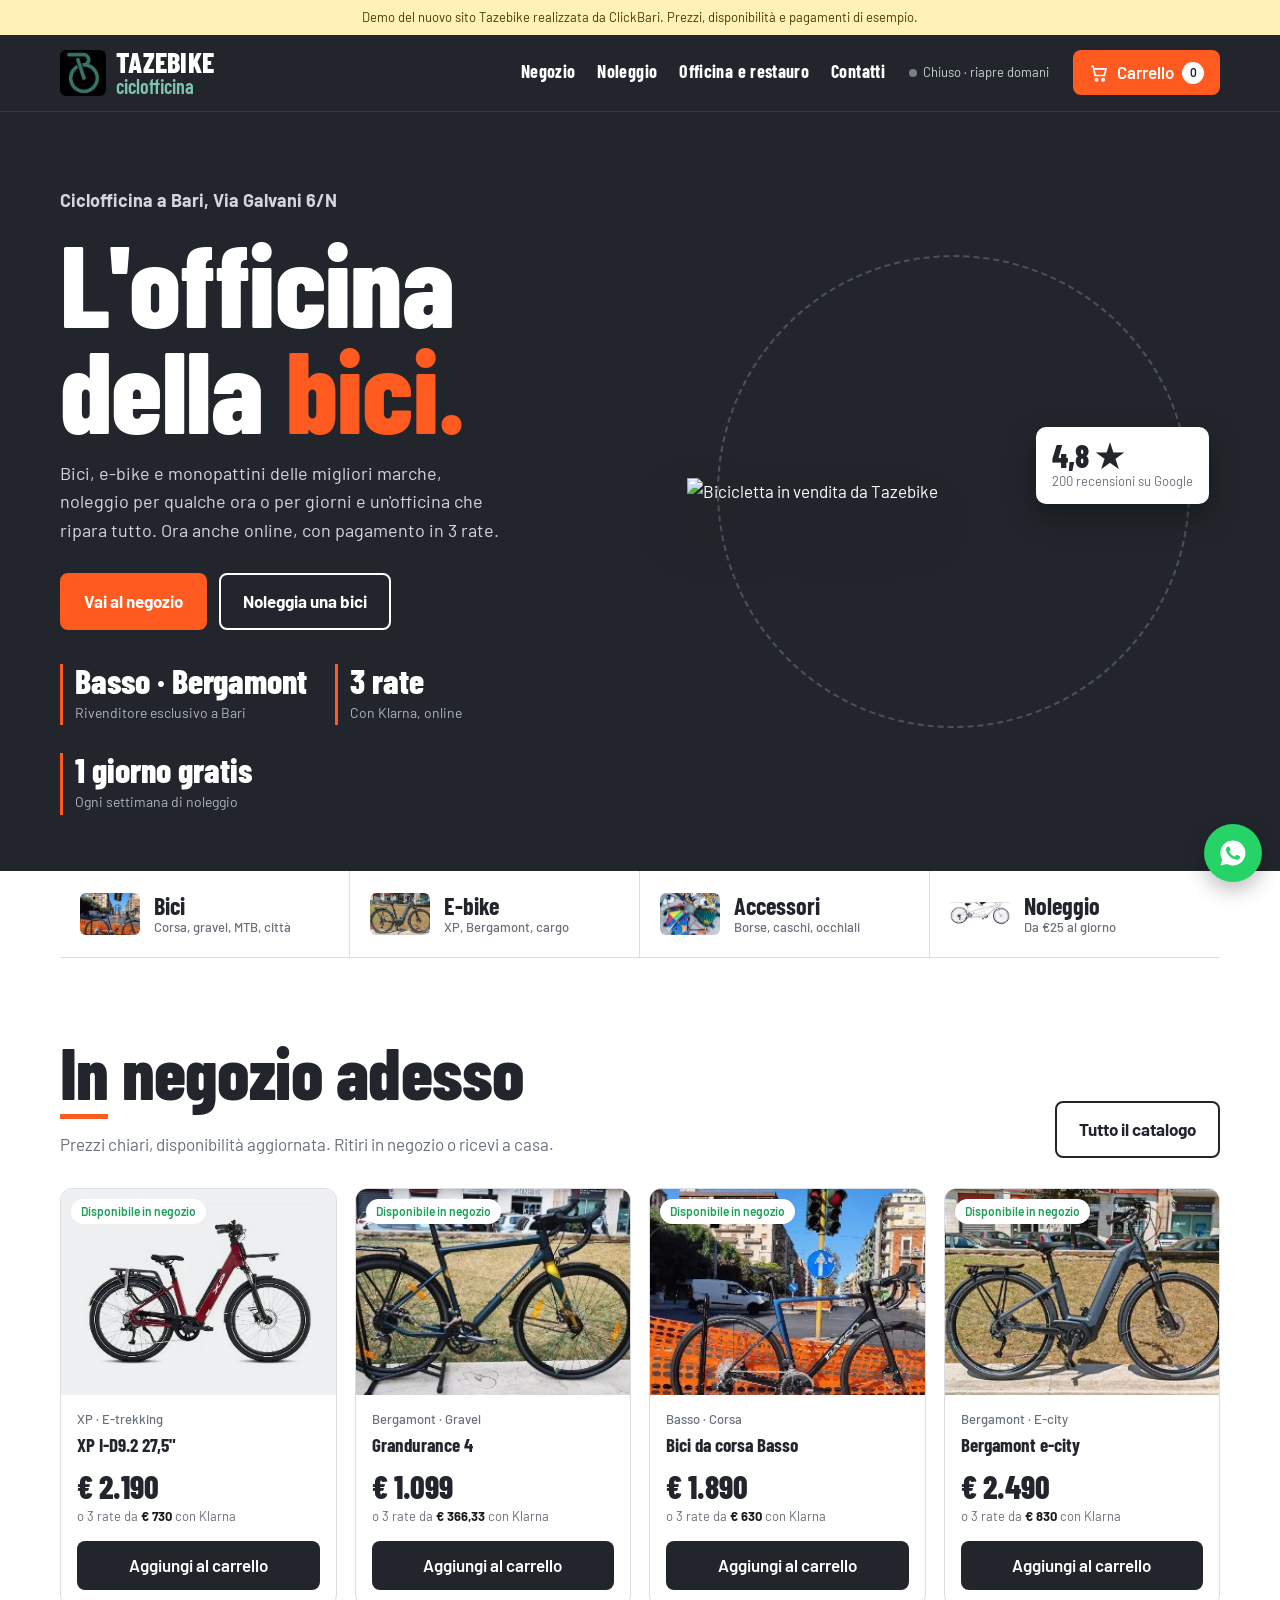
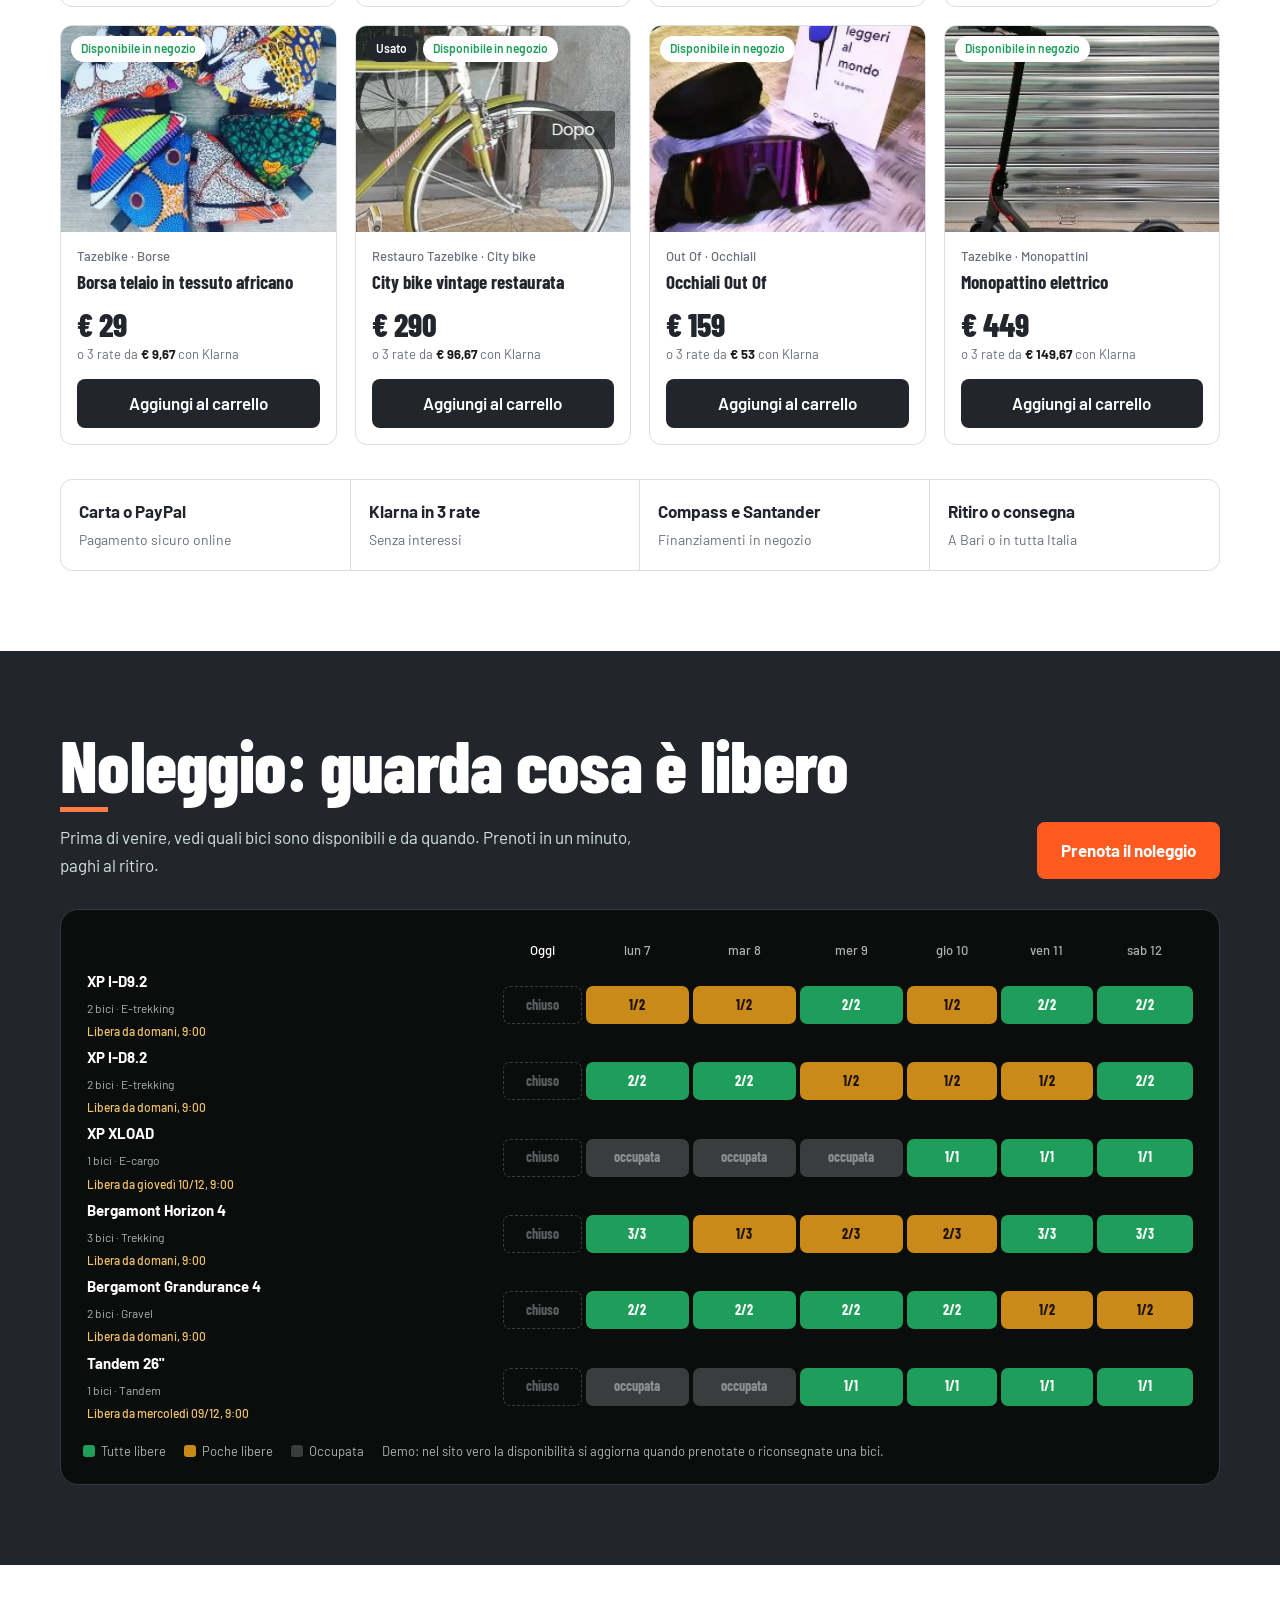
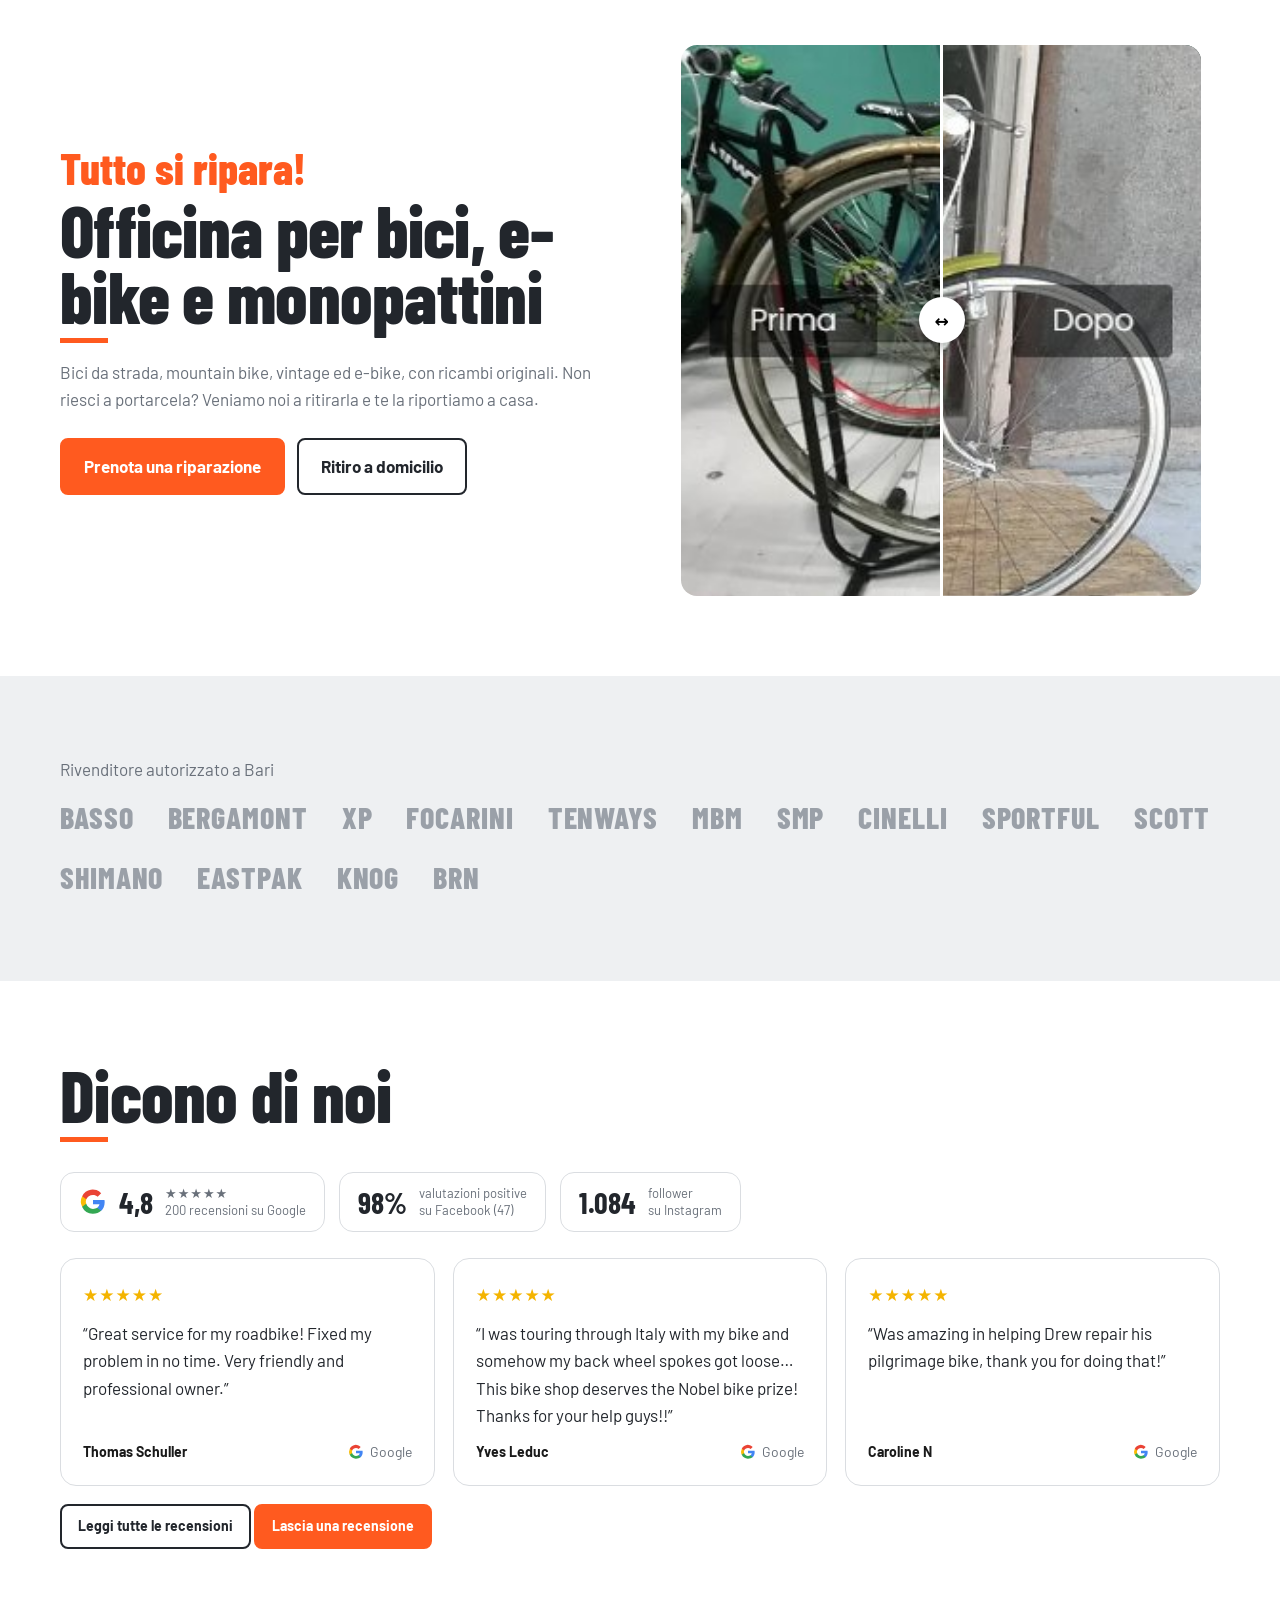
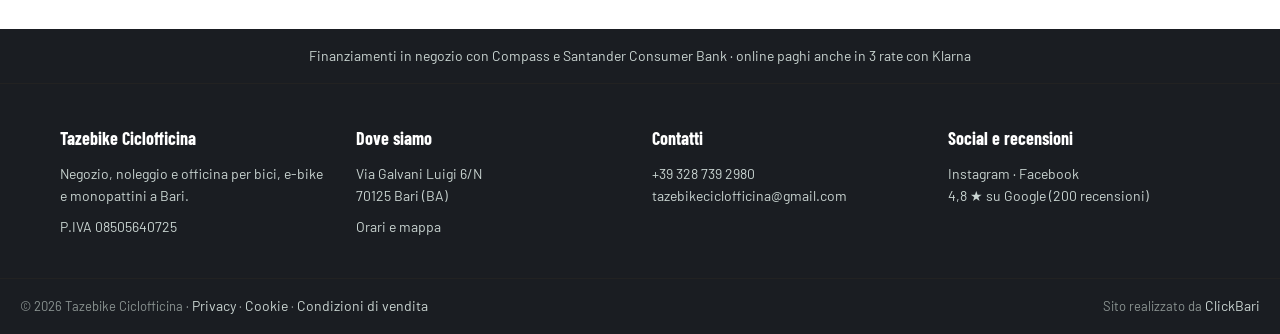
==== commit 0c56ce83: "Demo completa nello stile della prima bozza, con logo Tazebike; prima bozza in /prima/ Co-Authored-B" ====
--- a/index.html
+++ b/index.html
@@ -3,234 +3,27 @@
 <head>
 <meta charset="utf-8">
 <meta name="viewport" content="width=device-width, initial-scale=1">
-<title>Tazebike · Bici, e-bike, noleggio e officina a Bari</title>
-<meta name="description" content="Tazebike, Bari: vendita di bici ed e-bike Basso, Bergamont, Tenways, noleggio bici e riparazioni. Ordina online, paga anche in 3 rate.">
 <meta name="robots" content="noindex, nofollow">
+<link rel="icon" href="img/logo-mark.jpg">
 <link rel="preconnect" href="https://fonts.googleapis.com">
 <link rel="preconnect" href="https://fonts.gstatic.com" crossorigin>
 <link href="https://fonts.googleapis.com/css2?family=Barlow+Condensed:wght@600;700;800&family=Barlow:wght@400;500;600;700&display=swap" rel="stylesheet">
-<style>
-:root{
-  --asphalt:#22262C;
-  --asphalt-2:#2E333B;
-  --signal:#FF5A1F;
-  --signal-dark:#D9440E;
-  --paper:#FFFFFF;
-  --mist:#EEF0F2;
-  --grey:#69707A;
-  --line:#DADDE1;
-  --ok:#1E9E5A;
-}
-*{box-sizing:border-box;margin:0;padding:0}
-html{scroll-behavior:smooth}
-body{font-family:"Barlow",system-ui,sans-serif;color:var(--asphalt);background:var(--paper);line-height:1.55;font-size:17px}
-a{color:inherit}
-img{max-width:100%;display:block}
-button{font:inherit;cursor:pointer}
-:focus-visible{outline:3px solid var(--signal);outline-offset:3px}
-.wrap{max-width:1180px;margin:0 auto;padding:0 20px}
-.display{font-family:"Barlow Condensed",sans-serif;font-weight:800;line-height:.92;letter-spacing:-.005em}
-.todo{background:#FFF1B8;color:#4A3B00;padding:0 5px;border-radius:3px;font-size:.85em;font-weight:500}
-
-.draft{background:#FFF1B8;color:#4A3B00;font-size:14px;text-align:center;padding:8px 16px}
-
-/* header */
-.top{position:sticky;top:0;z-index:20;background:rgba(255,255,255,.96);backdrop-filter:blur(6px);border-bottom:1px solid var(--line)}
-.top .wrap{display:flex;align-items:center;justify-content:space-between;gap:16px;height:66px}
-.logo{font-family:"Barlow Condensed";font-weight:800;font-size:30px;text-decoration:none;letter-spacing:.01em}
-.logo span{color:var(--signal)}
-nav{display:flex;gap:24px;font-weight:600;font-size:16px}
-nav a{text-decoration:none}
-nav a:hover{color:var(--signal-dark)}
-.cart-btn{position:relative;background:var(--asphalt);color:#fff;border:0;border-radius:999px;padding:9px 16px;font-weight:700;display:flex;gap:8px;align-items:center}
-.cart-btn svg{width:20px;height:20px}
-.badge{background:var(--signal);color:#fff;border-radius:999px;min-width:22px;height:22px;display:grid;place-items:center;font-size:13px;padding:0 6px}
-
-/* hero */
-.hero{background:var(--asphalt);color:#fff;overflow:hidden;position:relative}
-.hero .wrap{display:grid;grid-template-columns:1.1fr 1fr;align-items:center;gap:30px;min-height:520px;padding-top:40px;padding-bottom:40px}
-.kicker{color:var(--signal);font-weight:700;font-size:16px;margin-bottom:14px}
-.hero h1{font-size:clamp(58px,9vw,124px)}
-.hero h1 em{font-style:normal;color:var(--signal)}
-.hero p{max-width:44ch;margin-top:18px;font-size:19px;color:#D3D7DD}
-.hero-cta{display:flex;flex-wrap:wrap;gap:12px;margin-top:28px}
-.btn{display:inline-flex;align-items:center;justify-content:center;gap:8px;background:var(--signal);color:#fff;text-decoration:none;font-weight:700;padding:14px 22px;border-radius:8px;border:0}
-.btn:hover{background:var(--signal-dark)}
-.btn.line{background:transparent;border:2px solid currentColor}
-.btn.line:hover{background:rgba(255,255,255,.08)}
-.btn.dark{background:var(--asphalt)}
-.hero-pic{position:relative;display:grid;place-items:center}
-.hero-pic::before{content:"";position:absolute;width:88%;aspect-ratio:1;border-radius:50%;border:2px dashed #4A515B}
-.hero-pic img{position:relative;width:100%;max-width:560px;filter:drop-shadow(0 30px 30px rgba(0,0,0,.45))}
-.speed{display:flex;gap:28px;margin-top:34px;flex-wrap:wrap}
-.speed div{border-left:3px solid var(--signal);padding-left:12px}
-.speed b{font-family:"Barlow Condensed";font-size:34px;display:block;line-height:1}
-.speed span{font-size:14px;color:#AEB4BC}
-
-/* categories */
-.cats{display:grid;grid-template-columns:repeat(4,1fr);gap:0;border-bottom:1px solid var(--line)}
-.cat{display:flex;align-items:center;gap:14px;padding:22px 20px;text-decoration:none;border-right:1px solid var(--line);font-weight:700;font-size:19px}
-.cat:last-child{border-right:0}
-.cat img{width:54px;height:40px;object-fit:contain}
-.cat:hover{background:var(--mist)}
-
-section{padding:76px 0}
-.head{display:flex;justify-content:space-between;align-items:end;gap:20px;flex-wrap:wrap;margin-bottom:28px}
-h2{font-size:clamp(42px,6vw,72px)}
-.sub{color:var(--grey);max-width:52ch;margin-top:8px}
-
-/* shop */
-.filters{display:flex;gap:8px;flex-wrap:wrap}
-.filters button{border:1.5px solid var(--line);background:#fff;border-radius:999px;padding:8px 16px;font-weight:600}
-.filters button[aria-pressed="true"]{background:var(--asphalt);border-color:var(--asphalt);color:#fff}
-.grid{display:grid;grid-template-columns:repeat(auto-fill,minmax(250px,1fr));gap:18px}
-.card{border:1px solid var(--line);border-radius:12px;overflow:hidden;display:flex;flex-direction:column;background:#fff}
-.card .pic{background:var(--mist);aspect-ratio:4/3;display:grid;place-items:center;padding:18px;position:relative}
-.card .pic img{max-height:100%;object-fit:contain;mix-blend-mode:multiply}
-.stock{position:absolute;top:10px;left:10px;font-size:13px;font-weight:700;padding:3px 10px;border-radius:999px;background:#fff}
-.stock.in{color:var(--ok)}
-.stock.order{color:#A15C00}
-.card .body{padding:16px 16px 18px;display:flex;flex-direction:column;gap:6px;flex:1}
-.brand{font-size:13px;color:var(--grey);font-weight:600}
-.card h3{font-size:19px;line-height:1.2}
-.price{font-family:"Barlow Condensed";font-size:32px;font-weight:800;line-height:1;margin-top:auto;padding-top:8px}
-.klarna{font-size:14px;color:var(--grey)}
-.klarna b{color:var(--asphalt)}
-.add{margin-top:10px;width:100%;background:var(--asphalt);color:#fff;border:0;border-radius:8px;padding:12px;font-weight:700}
-.add:hover{background:var(--signal)}
-.add.done{background:var(--ok)}
-
-.pay{display:grid;grid-template-columns:repeat(4,1fr);gap:0;margin-top:34px;border:1px solid var(--line);border-radius:12px;overflow:hidden}
-.pay div{padding:18px;border-right:1px solid var(--line)}
-.pay div:last-child{border-right:0}
-.pay b{display:block;font-size:17px;margin-bottom:2px}
-.pay span{font-size:14px;color:var(--grey)}
-
-/* rental */
-.rent{background:var(--mist)}
-.rent-grid{display:grid;grid-template-columns:1fr 1.1fr;gap:28px;align-items:start}
-.fleet{display:grid;gap:12px}
-.bike{display:flex;gap:16px;align-items:center;background:#fff;border-radius:12px;padding:12px;border:2px solid transparent;cursor:pointer;text-align:left;width:100%}
-.bike img{width:110px;height:80px;object-fit:contain;background:var(--mist);border-radius:8px}
-.bike b{display:block;font-size:19px}
-.bike span{font-size:15px;color:var(--grey)}
-.bike[aria-pressed="true"]{border-color:var(--signal)}
-.rate{margin-left:auto;text-align:right;font-family:"Barlow Condensed";font-size:26px;font-weight:800;line-height:1;white-space:nowrap}
-.rate small{display:block;font-family:"Barlow";font-size:13px;font-weight:500;color:var(--grey)}
-.planner{background:var(--asphalt);color:#fff;border-radius:16px;padding:26px}
-.planner h3{font-family:"Barlow Condensed";font-size:32px;margin-bottom:16px}
-.dates{display:grid;grid-template-columns:1fr 1fr;gap:12px}
-.dates label{font-size:14px;color:#AEB4BC}
-.dates input,.qty select{width:100%;margin-top:6px;font:inherit;padding:11px 12px;border-radius:8px;border:0}
-.qty{margin-top:12px}
-.qty label{font-size:14px;color:#AEB4BC}
-.track{display:flex;gap:4px;margin:20px 0 8px;flex-wrap:wrap}
-.track i{flex:1 0 22px;height:30px;border-radius:5px;background:var(--asphalt-2);display:grid;place-items:center;font-style:normal;font-size:12px;color:#AEB4BC}
-.track i.paid{background:var(--signal);color:#fff}
-.track i.free{background:var(--ok);color:#fff}
-.legend{display:flex;gap:16px;font-size:13px;color:#AEB4BC;margin-bottom:18px}
-.legend span::before{content:"";display:inline-block;width:10px;height:10px;border-radius:2px;margin-right:6px;vertical-align:middle;background:var(--signal)}
-.legend span.f::before{background:var(--ok)}
-.total{display:flex;justify-content:space-between;align-items:end;border-top:1px solid #3E444D;padding-top:16px;margin-bottom:18px}
-.total b{font-family:"Barlow Condensed";font-size:52px;line-height:1}
-.total span{color:#AEB4BC;font-size:15px}
-.planner .btn{width:100%}
-.note{font-size:13px;color:#AEB4BC;margin-top:10px}
-
-/* workshop */
-.shop2{display:grid;grid-template-columns:1.1fr 1fr;gap:44px;align-items:center}
-.quote{font-family:"Barlow Condensed";font-weight:700;font-size:clamp(30px,3.8vw,46px);line-height:1.05;border-left:6px solid var(--signal);padding-left:22px}
-.services{list-style:none;margin-top:24px;display:grid;gap:0;border-top:1px solid var(--line)}
-.services li{display:flex;justify-content:space-between;gap:12px;padding:13px 0;border-bottom:1px solid var(--line)}
-.services li span:last-child{font-weight:700;white-space:nowrap}
-
-.brands{display:flex;flex-wrap:wrap;gap:10px 28px;font-family:"Barlow Condensed";font-weight:800;font-size:30px;color:#9AA0A8;margin-top:10px}
-.brands span:hover{color:var(--asphalt)}
-
-.reviews{display:grid;grid-template-columns:repeat(3,1fr);gap:18px}
-.rv{border:1px dashed #C4C8CD;border-radius:12px;padding:20px;color:var(--grey)}
-.rv b{color:var(--asphalt);display:block;margin-bottom:6px}
-
-.contact{display:grid;grid-template-columns:1fr 1.3fr;border-radius:16px;overflow:hidden;background:var(--asphalt);color:#fff}
-.contact .info{padding:36px;display:grid;gap:18px;align-content:start}
-.contact dt{font-size:14px;color:#AEB4BC}
-.contact dd{font-size:18px}
-.contact iframe{width:100%;height:100%;min-height:360px;border:0;display:block}
-footer{padding:34px 0 50px;font-size:14px;color:var(--grey);display:flex;justify-content:space-between;flex-wrap:wrap;gap:12px}
-
-/* cart drawer */
-.drawer{position:fixed;inset:0 0 0 auto;width:min(420px,100%);background:#fff;z-index:40;transform:translateX(100%);transition:transform .3s ease;display:flex;flex-direction:column;box-shadow:-20px 0 40px rgba(0,0,0,.2)}
-.drawer.open{transform:none}
-.scrim{position:fixed;inset:0;background:rgba(34,38,44,.5);z-index:30;opacity:0;pointer-events:none;transition:opacity .3s}
-.scrim.open{opacity:1;pointer-events:auto}
-.drawer header{display:flex;justify-content:space-between;align-items:center;padding:18px 20px;border-bottom:1px solid var(--line)}
-.drawer h3{font-family:"Barlow Condensed";font-size:30px}
-.x{border:0;background:var(--mist);width:38px;height:38px;border-radius:50%;font-size:20px}
-.items{flex:1;overflow:auto;padding:10px 20px}
-.it{display:flex;gap:12px;align-items:center;padding:12px 0;border-bottom:1px solid var(--line)}
-.it img{width:64px;height:48px;object-fit:contain;background:var(--mist);border-radius:6px}
-.it div{flex:1;font-size:15px}
-.it b{display:block}
-.it button{border:0;background:none;color:var(--grey);text-decoration:underline;font-size:14px}
-.empty{color:var(--grey);padding:30px 0;text-align:center}
-.ship{padding:14px 20px;border-top:1px solid var(--line);display:grid;gap:8px;font-size:15px}
-.ship label{display:flex;justify-content:space-between;gap:10px;align-items:center;cursor:pointer}
-.ship label span:first-of-type{flex:1}
-.sum{padding:16px 20px;border-top:1px solid var(--line)}
-.sum .row{display:flex;justify-content:space-between;font-size:15px;color:var(--grey)}
-.sum .row.t{font-size:22px;color:var(--asphalt);font-weight:700;margin-top:6px}
-.sum .k{font-size:14px;color:var(--grey);margin:6px 0 14px}
-.sum .btn{width:100%}
-.methods{display:flex;gap:6px;justify-content:center;margin-top:12px;flex-wrap:wrap}
-.methods span{border:1px solid var(--line);border-radius:6px;padding:3px 9px;font-size:13px;font-weight:700}
-.toast{position:fixed;left:50%;bottom:22px;transform:translate(-50%,120px);background:var(--asphalt);color:#fff;padding:12px 18px;border-radius:10px;z-index:50;transition:transform .3s,visibility .3s;font-size:15px;max-width:90%;visibility:hidden}
-.toast.show{transform:translate(-50%,0);visibility:visible}
-
-@media (max-width:960px){
-  .hero .wrap,.rent-grid,.shop2,.contact{grid-template-columns:1fr}
-  .hero-pic{order:-1;max-width:420px;margin:0 auto}
-  nav{display:none}
-  .cats{grid-template-columns:repeat(2,1fr)}
-  .cat:nth-child(2){border-right:0}
-  .cat:nth-child(-n+2){border-bottom:1px solid var(--line)}
-  .pay{grid-template-columns:repeat(2,1fr)}
-  .pay div:nth-child(2){border-right:0}
-  .pay div:nth-child(-n+2){border-bottom:1px solid var(--line)}
-  .reviews{grid-template-columns:1fr}
-}
-@media (max-width:520px){
-  .cat{font-size:16px;padding:16px 12px}
-  .cat img{width:40px}
-  .dates{grid-template-columns:1fr}
-  .bike img{width:80px}
-}
-@media (prefers-reduced-motion:reduce){*{transition:none!important}}
-</style>
+<link rel="stylesheet" href="assets/style.css">
+<script src="assets/app.js"></script>
+<title>Tazebike · Bici, e-bike, noleggio e officina a Bari</title>
+<meta name="description" content="Tazebike Ciclofficina, Bari: bici ed e-bike Basso, Bergamont, XP, noleggio con disponibilità in tempo reale, riparazioni e restauro. Ordina online e paga anche in 3 rate.">
 </head>
 <body>
-
-<div class="draft">Bozza di nuovo sito realizzata da ClickBari. Prezzi e disponibilità di esempio.</div>
-
-<div class="top">
-  <div class="wrap">
-    <a class="logo" href="#">TAZE<span>BIKE</span></a>
-    <nav aria-label="Menu"><a href="#negozio">Negozio</a><a href="#noleggio">Noleggio</a><a href="#officina">Officina</a><a href="#contatti">Contatti</a></nav>
-    <button class="cart-btn" id="openCart" aria-label="Apri il carrello">
-      <svg viewBox="0 0 24 24" fill="none" stroke="currentColor" stroke-width="2" aria-hidden="true"><path d="M3 4h2l2.4 11h11l2-8H6.2"/><circle cx="9" cy="20" r="1.4"/><circle cx="17" cy="20" r="1.4"/></svg>
-      Carrello <span class="badge" id="count">0</span>
-    </button>
-  </div>
-</div>
-
-<div class="hero">
+<main>
+<section class="hero" style="padding:0">
   <div class="wrap">
     <div>
-      <div class="kicker">Ciclofficina a Bari, Via Galvani 6/N</div>
-      <h1 class="display">L'officina<br>della <em>bici.</em></h1>
-      <p>Bici, e-bike e monopattini delle migliori marche, noleggio per qualche ora o per giorni, e riparazioni di tutti i tipi. Ora puoi anche ordinare online e pagare in 3 rate.</p>
-      <div class="hero-cta">
-        <a class="btn" href="#negozio">Vai al negozio</a>
-        <a class="btn line" href="#noleggio">Noleggia una bici</a>
+      <p class="kick">Ciclofficina a Bari, Via Galvani 6/N</p>
+      <h1>L'officina<br>della <span>bici.</span></h1>
+      <p>Bici, e-bike e monopattini delle migliori marche, noleggio per qualche ora o per giorni e un'officina che ripara tutto. Ora anche online, con pagamento in 3 rate.</p>
+      <div class="cta" style="display:flex;flex-wrap:wrap;gap:12px;margin-top:28px">
+        <a class="btn" href="negozio.html">Vai al negozio</a>
+        <a class="btn ghost" href="noleggio.html">Noleggia una bici</a>
       </div>
       <div class="speed">
         <div><b>Basso · Bergamont</b><span>Rivenditore esclusivo a Bari</span></div>
@@ -240,246 +33,81 @@
     </div>
     <div class="hero-pic">
       <img src="https://irp.cdn-website.com/a1130d6c/dms3rep/multi/opt/bici-vendita-68d72d2a-14b4c57a-919w.png" alt="Bicicletta in vendita da Tazebike">
+      <a class="hero-badge" id="gbadge" href="#" target="_blank" rel="noopener"><b>4,8 ★</b><span>200 recensioni su Google</span></a>
     </div>
+  </div>
+</section>
+<div class="lane"></div>
+<div class="wrap">
+  <div class="catbar">
+    <a href="negozio.html?cat=bici"><img src="img/basso-strada.jpg" alt=""><span>Bici<small>Corsa, gravel, MTB, città</small></span></a>
+    <a href="negozio.html?cat=ebike"><img src="img/bergamont-ecity-blu.jpg" alt=""><span>E-bike<small>XP, Bergamont, cargo</small></span></a>
+    <a href="negozio.html?cat=acc"><img src="img/borse-telaio.jpg" alt=""><span>Accessori<small>Borse, caschi, occhiali</small></span></a>
+    <a href="noleggio.html"><img src="img/tandem.jpg" alt="" style="object-fit:contain;background:#fff"><span>Noleggio<small>Da €25 al giorno</small></span></a>
   </div>
 </div>
 
-<div class="wrap">
-  <div class="cats">
-    <a class="cat" href="#negozio" data-go="bici"><img src="https://irp.cdn-website.com/a1130d6c/dms3rep/multi/opt/bici-3ac3b8b5-117w.png" alt="">Bici</a>
-    <a class="cat" href="#negozio" data-go="ebike"><img src="https://irp.cdn-website.com/a1130d6c/dms3rep/multi/opt/ebike-aff4d90e-117w.png" alt="">E-bike</a>
-    <a class="cat" href="#negozio" data-go="mono"><img src="https://irp.cdn-website.com/a1130d6c/dms3rep/multi/opt/monopattino-8f1eca08-117w.png" alt="">Monopattini</a>
-    <a class="cat" href="#negozio" data-go="acc"><img src="https://irp.cdn-website.com/a1130d6c/dms3rep/multi/opt/98781212e567-ciclo-accessori-caschi-big-wag-588400621-541w.png" alt="">Accessori</a>
+
+<section>
+  <div class="wrap">
+    <div class="sec-head"><div><h2>In negozio adesso</h2><span class="dash"></span><p class="sub" style="margin-top:12px">Prezzi chiari, disponibilità aggiornata. Ritiri in negozio o ricevi a casa.</p></div><a class="btn ghost" href="negozio.html">Tutto il catalogo</a></div>
+    <div class="grid" id="featured"></div>
+    <div class="paybar"><div><b>Carta o PayPal</b><span>Pagamento sicuro online</span></div><div><b>Klarna in 3 rate</b><span>Senza interessi</span></div><div><b>Compass e Santander</b><span>Finanziamenti in negozio</span></div><div><b>Ritiro o consegna</b><span>A Bari o in tutta Italia</span></div></div>
   </div>
-</div>
+</section>
 
-<section id="negozio">
+<section class="slant-dark">
   <div class="wrap">
-    <div class="head">
-      <div>
-        <h2 class="display">Negozio</h2>
-        <p class="sub">Prezzi chiari, disponibilità aggiornata. Ritiri in negozio o ricevi a casa.</p>
-      </div>
-      <div class="filters" role="group" aria-label="Filtra">
-        <button data-f="all" aria-pressed="true">Tutto</button>
-        <button data-f="bici" aria-pressed="false">Bici</button>
-        <button data-f="ebike" aria-pressed="false">E-bike</button>
-        <button data-f="acc" aria-pressed="false">Accessori</button>
+    <div class="sec-head"><div><h2>Noleggio: guarda cosa è libero</h2><span class="dash" style="background:var(--leaf)"></span><p class="sub" style="margin-top:12px">Prima di venire, vedi quali bici sono disponibili e da quando. Prenoti in un minuto, paghi al ritiro.</p></div><a class="btn" href="noleggio.html">Prenota il noleggio</a></div>
+    <div class="board" id="board" style="background:#0B0C0C"></div>
+  </div>
+</section>
+
+<section>
+  <div class="wrap two">
+    <div>
+      <p class="hand" style="font-size:44px;line-height:1">Tutto si ripara!</p>
+      <h2 style="margin-top:6px">Officina per bici, e-bike e monopattini</h2>
+      <span class="dash"></span>
+      <p class="sub" style="margin-top:16px">Bici da strada, mountain bike, vintage ed e-bike, con ricambi originali. Non riesci a portarcela? Veniamo noi a ritirarla e te la riportiamo a casa.</p>
+      <div class="cta" style="display:flex;gap:12px;flex-wrap:wrap;margin-top:24px">
+        <a class="btn" href="officina.html#prenota">Prenota una riparazione</a>
+        <a class="btn ghost" href="officina.html#ritiro">Ritiro a domicilio</a>
       </div>
     </div>
-    <div class="grid" id="grid"></div>
-    <div class="pay">
-      <div><b>Carta o PayPal</b><span>Pagamento sicuro online</span></div>
-      <div><b>Klarna in 3 rate</b><span>Senza interessi, online</span></div>
-      <div><b>Compass e Santander</b><span>Finanziamenti in negozio</span></div>
-      <div><b>Ritiro o spedizione</b><span>In negozio o in tutta Italia</span></div>
+    <div class="ba" style="justify-self:center;width:100%">
+      <img src="img/restauro-prima.jpg" alt="Bici vintage prima del restauro">
+      <img class="after" src="img/restauro-dopo.jpg" alt="La stessa bici dopo il restauro in officina">
+      <div class="handle"></div>
+      <input type="range" min="0" max="100" value="50" aria-label="Confronta prima e dopo il restauro">
     </div>
   </div>
 </section>
 
-<section id="noleggio" class="rent">
+<section class="slant-sage">
   <div class="wrap">
-    <div class="head">
-      <div>
-        <h2 class="display">Noleggio</h2>
-        <p class="sub">Per qualche ora o per diversi giorni. Scegli la bici e le date: vedi subito quanto spendi. Paghi in negozio al ritiro.</p>
-      </div>
-    </div>
-    <div class="rent-grid">
-      <div class="fleet" role="group" aria-label="Scegli la bici">
-        <button class="bike" data-r="25" data-r2="20" data-n="Trekking" aria-pressed="true"><img src="https://irp.cdn-website.com/a1130d6c/dms3rep/multi/opt/_d1740_bergamont_horizon_4_lady_-_bici_da_trekking_-_donna_11410781_963266-293h.jpg" alt=""><div><b>Trekking</b><span>Per la città e il lungomare</span></div><div class="rate">€25<small>al giorno</small></div></button>
-        <button class="bike" data-r="25" data-r2="20" data-n="Tandem" aria-pressed="false"><img src="https://irp.cdn-website.com/a1130d6c/dms3rep/multi/opt/H4fcfc84ee62e4de5b03e7637f4006c79g-270w.jpg" alt=""><div><b>Tandem</b><span>In due, sulla stessa bici</span></div><div class="rate">€25<small>al giorno</small></div></button>
-        <button class="bike" data-r="40" data-r2="35" data-n="Gravel" aria-pressed="false"><img src="https://irp.cdn-website.com/a1130d6c/dms3rep/multi/opt/291091_1-270w.webp" alt=""><div><b>Gravel</b><span>Strade bianche e campagna</span></div><div class="rate">€40<small>al giorno</small></div></button>
-        <button class="bike" data-r="40" data-r2="35" data-n="E-trekking" aria-pressed="false"><img src="https://irp.cdn-website.com/a1130d6c/dms3rep/multi/opt/2-w-red-su-lista_b6ab6d5603a0e90-bdb670-969b963a-270w.webp" alt=""><div><b>E-trekking</b><span>Pedalata assistita, senza fatica</span></div><div class="rate">€40<small>al giorno</small></div></button>
-      </div>
-      <div class="planner">
-        <h3>Calcola il noleggio</h3>
-        <div class="dates">
-          <label>Ritiro<input type="date" id="d1"></label>
-          <label>Riconsegna<input type="date" id="d2"></label>
-        </div>
-        <div class="qty"><label>Quante bici?<select id="qty"><option>1</option><option selected>2</option><option>3</option><option>4</option></select></label></div>
-        <div class="track" id="track" aria-hidden="true"></div>
-        <div class="legend"><span>Giorno pagato</span><span class="f">Giorno gratis</span></div>
-        <div class="total"><div><span id="sumTxt"></span></div><b id="rentTotal">€0</b></div>
-        <a class="btn" id="rentBtn" href="#">Prenota su WhatsApp</a>
-        <p class="note">Primi 3 giorni a tariffa piena, dal 4° giorno tariffa ridotta, 1 giorno gratis ogni settimana. Nel sito finale: calendario con le bici disponibili.</p>
-      </div>
-    </div>
+    <p class="sub">Rivenditore autorizzato a Bari</p>
+    <div class="brands" style="margin-top:10px"><span>BASSO</span><span>BERGAMONT</span><span>XP</span><span>FOCARINI</span><span>TENWAYS</span><span>MBM</span><span>SMP</span><span>CINELLI</span><span>SPORTFUL</span><span>SCOTT</span><span>SHIMANO</span><span>EASTPAK</span><span>KNOG</span><span>BRN</span></div>
   </div>
 </section>
 
-<section id="officina">
-  <div class="wrap shop2">
-    <div>
-      <h2 class="display">Officina</h2>
-      <p class="quote" style="margin-top:22px">Non chiederti, non chiederci se lo ripariamo: la risposta sarà, quasi sempre, sì.</p>
-      <p class="sub" style="margin-top:18px">Manutenzione e riparazione di bici, e-bike e monopattini elettrici, con ricambi originali. Personalizzazioni e restauri.</p>
-      <div class="hero-cta"><a class="btn dark" href="https://wa.me/393287392980?text=Ciao%2C%20vorrei%20un%20preventivo%20per%20una%20riparazione">Chiedi un preventivo su WhatsApp</a></div>
-    </div>
-    <div>
-      <ul class="services">
-        <li><span>Tagliando completo bici</span><span>da € — <span class="todo">prezzo</span></span></li>
-        <li><span>Regolazione freni e cambio</span><span>da € —</span></li>
-        <li><span>Riparazione foratura</span><span>da € —</span></li>
-        <li><span>Controllo e-bike e batteria</span><span>da € —</span></li>
-        <li><span>Riparazione monopattini</span><span>da € —</span></li>
-        <li><span>Personalizzazione e restauro</span><span>su preventivo</span></li>
-      </ul>
-      <p class="sub" style="font-size:14px;margin-top:10px">Listino trasparente: i prezzi li mettete voi.</p>
-    </div>
+<section>
+  <div class="wrap">
+    <div class="sec-head"><div><h2>Dicono di noi</h2><span class="dash"></span></div></div>
+    <div id="reviews"></div>
   </div>
 </section>
-
-<section style="padding-top:0">
-  <div class="wrap">
-    <p class="sub">Rivenditore autorizzato a Bari</p>
-    <div class="brands"><span>BASSO</span><span>BERGAMONT</span><span>XP</span><span>FOCARINI</span><span>TENWAYS</span><span>MBM</span><span>SMP</span><span>CINELLI</span><span>SCOTT</span></div>
-  </div>
-</section>
-
-<section style="padding-top:20px">
-  <div class="wrap">
-    <h2 class="display" style="margin-bottom:24px">Dicono di noi</h2>
-    <div class="reviews">
-      <div class="rv"><b>★★★★★ Recensione Google</b>Qui compaiono in automatico le recensioni vere della vostra scheda Google.</div>
-      <div class="rv"><b>★★★★★ Recensione Google</b>Aggiornate da sole: nessun lavoro in più per voi.</div>
-      <div class="rv"><b>★★★★★ Recensione Google</b>Con il link per lasciare una nuova recensione.</div>
-    </div>
-  </div>
-</section>
-
-<section id="contatti" style="padding-top:20px">
-  <div class="wrap">
-    <div class="contact">
-      <div class="info">
-        <h2 class="display" style="font-size:52px">Vieni a trovarci</h2>
-        <dl style="display:grid;gap:16px">
-          <div><dt>Indirizzo</dt><dd>Via Galvani Luigi 6/N, 70125 Bari</dd></div>
-          <div><dt>Telefono e WhatsApp</dt><dd><a href="tel:+393287392980">328 739 2980</a></dd></div>
-          <div><dt>Email</dt><dd><a href="mailto:tazebikeciclofficina@gmail.com">tazebikeciclofficina@gmail.com</a></dd></div>
-          <div><dt>Orari</dt><dd><span class="todo">da inserire</span></dd></div>
-          <div><dt>Social</dt><dd><a href="https://www.instagram.com/tazebikeofficial/">Instagram</a> · <a href="https://www.facebook.com/tazebike/">Facebook</a></dd></div>
-        </dl>
-      </div>
-      <iframe title="Mappa Tazebike" loading="lazy" referrerpolicy="no-referrer-when-downgrade" src="https://www.google.com/maps?q=Tazebike,+Via+Luigi+Galvani+6,+Bari&output=embed"></iframe>
-    </div>
-  </div>
-</section>
-
-<div class="wrap">
-  <footer>
-    <span>© 2026 Tazebike Ciclofficina · P.IVA 08505640725</span>
-    <span>Sito realizzato da <a href="https://clickbari.it" rel="nofollow">ClickBari</a></span>
-  </footer>
-</div>
-
-<!-- Cart -->
-<div class="scrim" id="scrim"></div>
-<aside class="drawer" id="drawer" aria-label="Carrello" aria-hidden="true">
-  <header><h3>Carrello</h3><button class="x" id="closeCart" aria-label="Chiudi">×</button></header>
-  <div class="items" id="items"></div>
-  <div class="ship" role="radiogroup" aria-label="Consegna">
-    <label><input type="radio" name="ship" value="0" checked><span>Ritiro in negozio</span><span>Gratis</span></label>
-    <label><input type="radio" name="ship" value="9.9"><span>Spedizione accessori</span><span>€ 9,90</span></label>
-    <label><input type="radio" name="ship" value="49"><span>Spedizione bici in tutta Italia</span><span>€ 49</span></label>
-  </div>
-  <div class="sum">
-    <div class="row"><span>Prodotti</span><span id="sub">€ 0</span></div>
-    <div class="row"><span>Consegna</span><span id="shipCost">Gratis</span></div>
-    <div class="row t"><span>Totale</span><span id="tot">€ 0</span></div>
-    <p class="k" id="k3"></p>
-    <button class="btn" id="checkout">Vai al pagamento</button>
-    <div class="methods"><span>VISA</span><span>Mastercard</span><span>PayPal</span><span>Klarna</span><span>Apple Pay</span></div>
-  </div>
-</aside>
-<div class="toast" id="toast" role="status"></div>
-
+</main>
 <script>
-const IMG='https://irp.cdn-website.com/a1130d6c/dms3rep/multi/opt/';
-const P=[
- {id:1,c:'ebike',b:'Tenways',n:'E-bike urbana',p:1499,s:'in',img:IMG+'2-w-red-su-lista_b6ab6d5603a0e90-bdb670-969b963a-270w.webp'},
- {id:2,c:'bici',b:'Bergamont',n:'Horizon 4 Lady, trekking',p:749,s:'in',img:IMG+'_d1740_bergamont_horizon_4_lady_-_bici_da_trekking_-_donna_11410781_963266-293h.jpg'},
- {id:3,c:'bici',b:'Basso',n:'Bici gravel',p:1290,s:'order',img:IMG+'291091_1-270w.webp'},
- {id:4,c:'acc',b:'Accessori',n:'Casco da città',p:59,s:'in',img:IMG+'98781212e567-ciclo-accessori-caschi-big-wag-588400621-541w.png'},
- {id:5,c:'acc',b:'Polisport',n:'Seggiolino bimbo da portapacchi',p:79,s:'in',img:IMG+'polisport-koari-mik-hd-child-bike-seat-for-cargo-rack-black-grey-a-1919429-541w.jpg'},
- {id:6,c:'acc',b:'BRN',n:'Borsa laterale Free Life',p:45,s:'order',img:IMG+'BO48GR_borse-brn-free-life-separate-tessuto_0_Z+%281%29-541w.jpg'}
-];
-const eur=v=>'€ '+(Number.isInteger(v)?v.toLocaleString('it-IT'):v.toLocaleString('it-IT',{minimumFractionDigits:2,maximumFractionDigits:2}));
-const grid=document.getElementById('grid');
-let filter='all';
-function renderGrid(){
-  grid.innerHTML='';
-  P.filter(x=>filter==='all'||x.c===filter).forEach(x=>{
-    const el=document.createElement('article');el.className='card';
-    el.innerHTML=`<div class="pic"><span class="stock ${x.s}">${x.s==='in'?'Disponibile in negozio':'Su ordinazione'}</span><img src="${x.img}" alt="${x.n}" loading="lazy"></div>
-    <div class="body"><span class="brand">${x.b}</span><h3>${x.n}</h3><div class="price">${eur(x.p)}</div>
-    <div class="klarna">o 3 rate da <b>${eur(Math.round(x.p/3*100)/100)}</b> con Klarna</div>
-    <button class="add" data-id="${x.id}">Aggiungi al carrello</button></div>`;
-    grid.appendChild(el);
-  });
-}
-document.querySelectorAll('.filters button').forEach(b=>b.onclick=()=>{filter=b.dataset.f;document.querySelectorAll('.filters button').forEach(x=>x.setAttribute('aria-pressed',x===b));renderGrid();});
-document.querySelectorAll('[data-go]').forEach(a=>a.addEventListener('click',()=>{const f=a.dataset.go==='mono'?'all':a.dataset.go;const b=document.querySelector(`.filters [data-f="${f}"]`);b&&b.click();}));
-
-/* cart (demo, in memory) */
-const cart=[];
-const toast=m=>{const t=document.getElementById('toast');t.textContent=m;t.classList.add('show');clearTimeout(t._t);t._t=setTimeout(()=>t.classList.remove('show'),2600);};
-grid.addEventListener('click',e=>{
-  const b=e.target.closest('.add');if(!b)return;
-  const x=P.find(p=>p.id==b.dataset.id);cart.push(x);
-  b.textContent='Aggiunto ✓';b.classList.add('done');setTimeout(()=>{b.textContent='Aggiungi al carrello';b.classList.remove('done');},1400);
-  renderCart();toast(x.n+' aggiunto al carrello');
-});
-function renderCart(){
-  document.getElementById('count').textContent=cart.length;
-  const it=document.getElementById('items');
-  it.innerHTML=cart.length?'':'<p class="empty">Il carrello è vuoto.</p>';
-  cart.forEach((x,i)=>{const d=document.createElement('div');d.className='it';d.innerHTML=`<img src="${x.img}" alt=""><div><b>${x.n}</b>${eur(x.p)}</div><button data-i="${i}">Rimuovi</button>`;it.appendChild(d);});
-  const sub=cart.reduce((a,x)=>a+x.p,0);
-  const ship=+document.querySelector('[name=ship]:checked').value;
-  const tot=sub+(cart.length?ship:0);
-  document.getElementById('sub').textContent=eur(sub);
-  document.getElementById('shipCost').textContent=ship&&cart.length?eur(ship):'Gratis';
-  document.getElementById('tot').textContent=eur(tot);
-  document.getElementById('k3').textContent=cart.length?`Oppure 3 rate da ${eur(Math.round(tot/3*100)/100)} con Klarna, senza interessi.`:'';
-}
-document.getElementById('items').addEventListener('click',e=>{const b=e.target.closest('button');if(!b)return;cart.splice(+b.dataset.i,1);renderCart();});
-document.querySelector('.ship').addEventListener('change',renderCart);
-const drawer=document.getElementById('drawer'),scrim=document.getElementById('scrim');
-const openC=()=>{drawer.classList.add('open');scrim.classList.add('open');drawer.setAttribute('aria-hidden','false');};
-const closeC=()=>{drawer.classList.remove('open');scrim.classList.remove('open');drawer.setAttribute('aria-hidden','true');};
-document.getElementById('openCart').onclick=openC;document.getElementById('closeCart').onclick=closeC;scrim.onclick=closeC;
-document.addEventListener('keydown',e=>{if(e.key==='Escape')closeC();});
-document.getElementById('checkout').onclick=()=>toast(cart.length?'Demo: qui si apre il pagamento sicuro Stripe (carta, PayPal, Klarna).':'Aggiungi prima un prodotto.');
-
-/* rental */
-let bike=document.querySelector('.bike[aria-pressed="true"]');
-document.querySelectorAll('.bike').forEach(b=>b.onclick=()=>{bike=b;document.querySelectorAll('.bike').forEach(x=>x.setAttribute('aria-pressed',x===b));calcRent();});
-const d1=document.getElementById('d1'),d2=document.getElementById('d2'),qty=document.getElementById('qty');
-const iso=d=>d.toISOString().slice(0,10);
-const t0=new Date();t0.setDate(t0.getDate()+1);const t1=new Date(t0);t1.setDate(t1.getDate()+6);
-d1.value=iso(t0);d2.value=iso(t1);d1.min=iso(new Date());
-function calcRent(){
-  let days=Math.round((new Date(d2.value)-new Date(d1.value))/864e5)+1;
-  if(!(days>0))days=1; if(days>28)days=28;
-  const r=+bike.dataset.r,r2=+bike.dataset.r2,q=+qty.value;
-  const track=document.getElementById('track');track.innerHTML='';
-  let tot=0,free=0;
-  for(let i=1;i<=days;i++){
-    const isFree=i%7===0; const el=document.createElement('i');
-    if(isFree){free++;el.className='free';el.textContent='0';}
-    else{const v=i<=3?r:r2;tot+=v;el.className='paid';el.textContent=v;}
-    track.appendChild(el);
-  }
-  tot*=q;
-  document.getElementById('rentTotal').textContent='€'+tot;
-  document.getElementById('sumTxt').textContent=`${q} × ${bike.dataset.n}, ${days} ${days===1?'giorno':'giorni'}${free?`, ${free} gratis`:''}`;
-  const msg=`Ciao Tazebike, vorrei noleggiare ${q} bici ${bike.dataset.n} dal ${d1.value.split('-').reverse().join('/')} al ${d2.value.split('-').reverse().join('/')}. Totale indicato sul sito: €${tot}.`;
-  document.getElementById('rentBtn').href='https://wa.me/393287392980?text='+encodeURIComponent(msg);
-}
-[d1,d2,qty].forEach(el=>el.addEventListener('input',calcRent));
-renderGrid();renderCart();calcRent();
+layout('home');
+const st=openState();
+$('#gbadge').href=GOOGLE_URL;0&&(`<a href="${GOOGLE_URL}" target="_blank" rel="noopener"><b>4,8</b><span><span class="stars">★★★★★</span><br>200 recensioni Google</span></a>
+<div style="display:flex;align-items:center;gap:10px"><b>3 rate</b><span>con Klarna,<br>senza interessi</span></div>
+<div style="display:flex;align-items:center;gap:10px"><b>1 giorno</b><span>di noleggio gratis<br>ogni settimana</span></div>`);
+$('#featured').innerHTML=['xp-id92','grandurance','basso-strada','bergamont-ecity','borse-telaio','graziella','occhiali-outof','monopattino'].map(id=>cardHTML(product(id))).join('');
+$('#board').innerHTML=boardHTML(7);
+$('#reviews').innerHTML=reviewsHTML();
+initBA();
 </script>
 </body>
 </html>
--- a/assets/style.css
+++ b/assets/style.css
@@ -0,0 +1,447 @@
+:root{
+  --black:#000;
+  --ink:#141515;
+  --ink-2:#1E1F1F;
+  --teal:#3B7A6C;
+  --teal-dark:#2C5F54;
+  --leaf:#6DB3A0;
+  --red:#CC3F4E;
+  --paper:#fff;
+  --mist:#F1F4F3;
+  --sage:#EAF2EF;
+  --grey:#5F6668;
+  --line:#DDE2E0;
+  --ok:#1E9E5A;
+  --warn:#B86E00;
+}
+*{box-sizing:border-box;margin:0;padding:0}
+html{scroll-behavior:smooth}
+body{font-family:"Poppins",system-ui,sans-serif;font-size:16px;line-height:1.6;color:#1A1A1A;background:var(--paper)}
+a{color:inherit}
+img{max-width:100%;display:block}
+button,input,select,textarea{font:inherit}
+button{cursor:pointer}
+:focus-visible{outline:3px solid var(--leaf);outline-offset:3px}
+.wrap{max-width:1200px;margin:0 auto;padding:0 20px}
+h1,h2,h3,.jost{font-family:"Jost",sans-serif}
+h1{font-weight:700;line-height:1;letter-spacing:-.01em}
+h2{font-weight:700;font-size:clamp(34px,4.6vw,54px);line-height:1.02;letter-spacing:-.01em}
+h3{font-weight:600;line-height:1.2}
+.sub{color:var(--grey);max-width:58ch}
+.todo{background:#FFF1B8;color:#4A3B00;padding:0 5px;border-radius:3px;font-size:.84em;font-weight:500}
+.hand{font-family:"Caveat",cursive;font-weight:700}
+.sr{position:absolute;width:1px;height:1px;overflow:hidden;clip:rect(0 0 0 0)}
+
+/* draft bar + header */
+.draft{background:#FFF1B8;color:#4A3B00;font-size:13px;text-align:center;padding:7px 16px}
+.top{position:sticky;top:0;z-index:30;background:var(--black);color:#fff;border-top:6px solid var(--red)}
+.top .wrap{display:flex;align-items:center;gap:24px;height:76px}
+.logo{display:flex;align-items:center;gap:10px;text-decoration:none;flex-shrink:0}
+.logo img{height:50px;width:auto}
+.logo b{display:block;font-family:"Jost";font-weight:700;font-size:26px;letter-spacing:.02em;line-height:1}
+.logo small{display:block;font-family:"Jost";font-size:20px;color:var(--leaf);line-height:1.05}
+.menu{display:flex;gap:22px;font-family:"Jost";font-weight:500;font-size:16px;letter-spacing:.02em;margin-left:auto}
+.menu a{text-decoration:none;padding:6px 0;border-bottom:2px solid transparent}
+.menu a:hover,.menu a[aria-current="page"]{border-color:var(--leaf)}
+.open-now{font-size:13px;color:#C9D4D1;display:flex;align-items:center;gap:6px;white-space:nowrap}
+.open-now i{width:8px;height:8px;border-radius:50%;background:#7A7F80}
+.open-now.on i{background:#4ADE80}
+.cart-btn{background:var(--teal);color:#fff;border:0;border-radius:999px;padding:9px 16px;font-weight:600;display:flex;gap:8px;align-items:center;flex-shrink:0}
+.cart-btn:hover{background:var(--teal-dark)}
+.cart-btn svg{width:20px;height:20px}
+.badge{background:var(--red);color:#fff;border-radius:999px;min-width:22px;height:22px;display:grid;place-items:center;font-size:12px;padding:0 6px}
+.burger{display:none;background:none;border:0;color:#fff;width:44px;height:44px}
+.burger svg{width:28px;height:28px}
+
+/* buttons */
+.btn{display:inline-flex;align-items:center;justify-content:center;gap:8px;background:var(--teal);color:#fff;text-decoration:none;font-weight:600;padding:13px 22px;border-radius:999px;border:2px solid var(--teal);transition:background .15s}
+.btn:hover{background:var(--teal-dark);border-color:var(--teal-dark)}
+.btn.ghost{background:transparent;color:inherit;border-color:currentColor}
+.btn.ghost:hover{background:rgba(127,127,127,.12)}
+.btn.dark{background:var(--black);border-color:var(--black)}
+.btn.wa{background:#25D366;border-color:#25D366;color:#073B1E}
+.btn.wa:hover{background:#1EBE5A}
+.btn.small{padding:9px 16px;font-size:14px}
+.btn svg{width:18px;height:18px}
+
+/* layout bits */
+section{padding:80px 0}
+.sec-head{display:flex;justify-content:space-between;align-items:end;gap:20px;flex-wrap:wrap;margin-bottom:30px}
+.dash{display:block;width:26px;height:6px;background:var(--teal);margin-top:10px}
+.slant{position:relative}
+.slant-dark{background:var(--ink);color:#fff}
+.slant-teal{background:var(--teal);color:#fff}
+.slant-teal .sub,.slant-dark .sub{color:#D2E2DD}
+.slant-sage{background:var(--sage)}
+.lane{height:6px;background:repeating-linear-gradient(90deg,#fff 0 34px,transparent 34px 56px)}
+.crumbs{font-size:14px;color:var(--grey);padding:18px 0 0}
+.crumbs a{text-decoration:none}
+.crumbs a:hover{text-decoration:underline}
+
+/* hero (home) */
+.hero{background:var(--ink);color:#fff}
+.hero .wrap{display:grid;grid-template-columns:1fr 1.05fr;gap:40px;align-items:center;padding-top:56px;padding-bottom:56px}
+.hero h1{font-size:clamp(46px,6.2vw,84px)}
+.hero h1 span{color:var(--leaf)}
+.hero p{font-size:18px;color:#D3DBD9;max-width:44ch;margin-top:18px}
+.hero .cta{display:flex;flex-wrap:wrap;gap:12px;margin-top:28px}
+.proof{display:flex;flex-wrap:wrap;gap:18px 26px;margin-top:34px}
+.proof a{text-decoration:none;display:flex;align-items:center;gap:10px}
+.proof b{font-family:"Jost";font-size:30px;line-height:1}
+.proof span{font-size:13px;color:#A9B4B1;line-height:1.3}
+.stars{color:#F4B400;letter-spacing:1px}
+.collage{display:grid;grid-template-columns:1.2fr 1fr;grid-template-rows:1fr 1fr;gap:12px;height:460px}
+.collage img{width:100%;height:100%;object-fit:cover;border-radius:14px}
+.collage img:first-child{grid-row:span 2}
+
+.cats{display:grid;grid-template-columns:repeat(4,1fr);gap:14px}
+.cat{position:relative;border-radius:14px;overflow:hidden;aspect-ratio:4/3;text-decoration:none;color:#fff;background:#222}
+.cat img{width:100%;height:100%;object-fit:cover;transition:transform .4s}
+.cat:hover img{transform:scale(1.04)}
+.cat span{position:absolute;left:0;right:0;bottom:0;padding:40px 16px 14px;background:linear-gradient(transparent,rgba(0,0,0,.75));font-family:"Jost";font-weight:600;font-size:22px}
+.cat small{display:block;font-family:"Poppins";font-weight:400;font-size:13px;color:#DDE}
+
+/* product cards */
+.grid{display:grid;grid-template-columns:repeat(auto-fill,minmax(250px,1fr));gap:18px}
+.card{border:1px solid var(--line);border-radius:14px;overflow:hidden;display:flex;flex-direction:column;background:#fff;transition:box-shadow .2s}
+.card:hover{box-shadow:0 14px 30px -18px rgba(0,0,0,.35)}
+.card .pic{display:block;aspect-ratio:4/3;background:var(--mist);position:relative;overflow:hidden}
+.card .pic img{width:100%;height:100%;object-fit:cover}
+.card .pic.contain img{object-fit:contain;padding:10px;mix-blend-mode:multiply}
+.tags{position:absolute;top:10px;left:10px;display:flex;gap:6px;flex-wrap:wrap}
+.tag{font-size:12px;font-weight:600;padding:3px 10px;border-radius:999px;background:#fff}
+.tag.in{color:var(--ok)}
+.tag.order{color:var(--warn)}
+.tag.used{background:var(--black);color:#fff}
+.card .body{padding:14px 16px 16px;display:flex;flex-direction:column;gap:4px;flex:1}
+.brand{font-size:13px;color:var(--grey);font-weight:500}
+.card h3{font-size:19px}
+.card h3 a{text-decoration:none}
+.card h3 a:hover{text-decoration:underline}
+.price{font-family:"Jost";font-weight:700;font-size:28px;line-height:1;margin-top:auto;padding-top:10px}
+.price s{font-size:16px;color:var(--grey);font-weight:500;margin-left:6px}
+.klarna{font-size:13px;color:var(--grey)}
+.klarna b{color:#1A1A1A}
+.add{margin-top:10px;width:100%;background:var(--black);color:#fff;border:0;border-radius:999px;padding:11px;font-weight:600}
+.add:hover{background:var(--teal)}
+.add.done{background:var(--ok)}
+
+/* shop page */
+.shop{display:grid;grid-template-columns:250px 1fr;gap:32px;align-items:start;padding:30px 0 80px}
+.filters{position:sticky;top:100px;display:grid;gap:22px}
+.filters fieldset{border:0;display:grid;gap:6px}
+.filters legend{font-family:"Jost";font-weight:600;font-size:18px;margin-bottom:6px}
+.filters label{display:flex;align-items:center;gap:8px;font-size:15px;cursor:pointer}
+.filters input[type=checkbox],.filters input[type=radio]{accent-color:var(--teal);width:17px;height:17px}
+.filters input[type=range]{width:100%;accent-color:var(--teal)}
+.toolbar{display:flex;justify-content:space-between;align-items:center;gap:12px;flex-wrap:wrap;margin-bottom:18px}
+.toolbar select{padding:9px 12px;border:1px solid var(--line);border-radius:10px;background:#fff}
+.chips{display:flex;gap:8px;flex-wrap:wrap}
+.chip{border:1.5px solid var(--line);background:#fff;border-radius:999px;padding:7px 15px;font-weight:500;font-size:15px}
+.chip[aria-pressed="true"]{background:var(--black);border-color:var(--black);color:#fff}
+.show-filters{display:none}
+.empty{color:var(--grey);padding:40px 0;text-align:center}
+
+/* product page */
+.pdp{display:grid;grid-template-columns:1.15fr 1fr;gap:44px;padding:24px 0 70px;align-items:start}
+.gallery{position:sticky;top:100px}
+.gallery .main{aspect-ratio:4/3;border-radius:16px;overflow:hidden;background:var(--mist)}
+.gallery .main img{width:100%;height:100%;object-fit:cover}
+.gallery .main.contain img{object-fit:contain;mix-blend-mode:multiply;padding:16px}
+.thumbs{display:flex;gap:10px;margin-top:10px}
+.thumbs button{width:84px;aspect-ratio:4/3;border-radius:10px;overflow:hidden;border:2px solid transparent;padding:0;background:var(--mist)}
+.thumbs button[aria-pressed="true"]{border-color:var(--teal)}
+.thumbs img{width:100%;height:100%;object-fit:cover}
+.pdp h1{font-size:clamp(34px,4vw,48px);margin:6px 0 10px}
+.pdp .price{font-size:42px;padding-top:6px}
+.stock-line{display:flex;align-items:center;gap:8px;font-weight:500;margin-top:10px}
+.stock-line i{width:10px;height:10px;border-radius:50%;background:var(--ok)}
+.stock-line.order i{background:var(--warn)}
+.opt{margin-top:22px}
+.opt>span{display:block;font-weight:600;margin-bottom:8px}
+.qty{display:flex;align-items:center;border:1.5px solid var(--line);border-radius:999px;width:max-content}
+.qty button{background:none;border:0;width:42px;height:42px;font-size:20px}
+.qty output{min-width:28px;text-align:center;font-weight:600}
+.buy{display:flex;gap:10px;flex-wrap:wrap;margin-top:22px}
+.buy .btn{flex:1;min-width:200px}
+.perks{list-style:none;border:1px solid var(--line);border-radius:14px;margin-top:22px}
+.perks li{display:flex;gap:12px;padding:14px 16px;border-bottom:1px solid var(--line);font-size:15px}
+.perks li:last-child{border-bottom:0}
+.perks b{display:block}
+.perks span{color:var(--grey);font-size:14px}
+.perks svg{width:24px;height:24px;flex-shrink:0;color:var(--teal)}
+.specs{width:100%;border-collapse:collapse;margin-top:10px;font-size:15px}
+.specs th,.specs td{text-align:left;padding:10px 0;border-bottom:1px solid var(--line);vertical-align:top}
+.specs th{width:40%;color:var(--grey);font-weight:500}
+details{border-bottom:1px solid var(--line)}
+details summary{cursor:pointer;padding:16px 0;font-family:"Jost";font-weight:600;font-size:19px;list-style:none;display:flex;justify-content:space-between}
+details summary::after{content:"+";font-size:24px;line-height:1}
+details[open] summary::after{content:"–"}
+details>div{padding-bottom:16px;color:#333}
+
+/* rental */
+.board{background:var(--ink);color:#fff;border-radius:18px;padding:22px;overflow-x:auto}
+.board table{width:100%;border-collapse:separate;border-spacing:4px;min-width:720px}
+.board th{font-weight:500;font-size:13px;color:#A9B4B1;text-align:center;padding:4px}
+.board th.today{color:#fff}
+.board td{text-align:center}
+.board td.bike{text-align:left;padding-right:10px;white-space:nowrap}
+.board td.bike b{display:block;font-size:15px}
+.board td.bike span{font-size:12px;color:#A9B4B1}
+.cell{display:grid;place-items:center;height:38px;border-radius:7px;font-size:13px;font-weight:600}
+.cell.free{background:#1E9E5A}
+.cell.few{background:#C98A1A;color:#1A1000}
+.cell.full{background:#3A3D3E;color:#8A9091}
+.cell.closed{background:transparent;color:#5A6061;border:1px dashed #3A3D3E}
+.legend{display:flex;gap:18px;flex-wrap:wrap;font-size:13px;color:#A9B4B1;margin-top:14px}
+.legend span{display:flex;align-items:center;gap:6px}
+.legend i{width:12px;height:12px;border-radius:3px;display:inline-block}
+.next{font-size:12px;font-weight:500;margin-top:2px}
+.next.ok{color:#6EE7A1}
+.next.wait{color:#F2C46B}
+
+.fleet{display:grid;grid-template-columns:repeat(auto-fill,minmax(270px,1fr));gap:18px}
+.fbike{border:2px solid var(--line);border-radius:16px;overflow:hidden;background:#fff;text-align:left;padding:0;display:flex;flex-direction:column}
+.fbike[aria-pressed="true"]{border-color:var(--teal);box-shadow:0 0 0 3px rgba(59,122,108,.18)}
+.fbike .pic{aspect-ratio:16/10;background:#fff;display:grid;place-items:center;border-bottom:1px solid var(--line)}
+.fbike .pic img{width:100%;height:100%;object-fit:contain;padding:8px}
+.fbike .pic.cover img{object-fit:cover;padding:0}
+.fbike .b{padding:14px 16px 16px;display:grid;gap:4px}
+.fbike h3{font-size:20px}
+.fbike p{font-size:14px;color:var(--grey)}
+.fbike .row{display:flex;justify-content:space-between;align-items:end;margin-top:6px}
+.fbike .rate{font-family:"Jost";font-weight:700;font-size:26px;line-height:1}
+.fbike .rate small{font-family:"Poppins";font-size:12px;font-weight:400;color:var(--grey)}
+.pill{font-size:12px;font-weight:600;padding:3px 10px;border-radius:999px;background:var(--sage);color:var(--teal-dark);width:max-content}
+.pill.e{background:#E8F0FF;color:#2B4C9A}
+
+.planner{display:grid;grid-template-columns:1.25fr 1fr;gap:24px;align-items:start}
+.panel{background:#fff;border:1px solid var(--line);border-radius:18px;padding:24px}
+.fields{display:grid;grid-template-columns:1fr 1fr;gap:14px}
+.field{display:grid;gap:6px;font-size:14px;color:var(--grey);font-weight:500}
+.field input,.field select,.field textarea{padding:11px 12px;border:1.5px solid var(--line);border-radius:10px;color:#1A1A1A;background:#fff;width:100%}
+.field.full{grid-column:1/-1}
+.extras{display:grid;grid-template-columns:repeat(auto-fill,minmax(210px,1fr));gap:10px;margin-top:8px}
+.extra{display:flex;gap:10px;align-items:center;border:1.5px solid var(--line);border-radius:12px;padding:8px;cursor:pointer;font-size:14px}
+.extra img{width:52px;height:44px;object-fit:contain;background:var(--mist);border-radius:8px}
+.extra input{accent-color:var(--teal);width:18px;height:18px}
+.extra:has(input:checked){border-color:var(--teal);background:var(--sage)}
+.extra span b{display:block;font-weight:500;color:#1A1A1A}
+.extra span small{color:var(--grey)}
+.summary{background:var(--ink);color:#fff;border-radius:18px;padding:24px;position:sticky;top:100px}
+.summary h3{font-size:26px;margin-bottom:12px}
+.track{display:flex;gap:3px;margin:14px 0 6px;flex-wrap:wrap}
+.track i{flex:1 0 20px;height:28px;border-radius:5px;display:grid;place-items:center;font-style:normal;font-size:11px;font-weight:600}
+.track i.p{background:var(--leaf);color:#062A22}
+.track i.f{background:#1E9E5A;color:#fff}
+.lines{display:grid;gap:6px;font-size:14px;color:#C9D4D1;margin:12px 0;border-top:1px solid #333;padding-top:12px}
+.lines div{display:flex;justify-content:space-between;gap:10px}
+.total{display:flex;justify-content:space-between;align-items:end;border-top:1px solid #333;padding-top:12px;margin-bottom:16px}
+.total b{font-family:"Jost";font-size:46px;line-height:1}
+.summary .btn{width:100%}
+.summary .note{font-size:12px;color:#9AA5A2;margin-top:10px}
+
+/* workshop */
+.svc-list{list-style:none;border-top:2px solid var(--black)}
+.svc-list li{display:flex;justify-content:space-between;gap:12px;padding:14px 0;border-bottom:1px solid var(--line)}
+.svc-list li span:last-child{font-weight:600;white-space:nowrap}
+.two{display:grid;grid-template-columns:1fr 1fr;gap:44px;align-items:center}
+.round{border-radius:28px;overflow:hidden;border:10px solid rgba(255,255,255,.15)}
+.round img{width:100%;aspect-ratio:1;object-fit:cover}
+.quote{font-family:"Jost";font-weight:600;font-size:clamp(28px,3.4vw,40px);line-height:1.1;border-left:6px solid var(--leaf);padding-left:20px}
+
+/* before / after */
+.ba{position:relative;border-radius:16px;overflow:hidden;aspect-ratio:1/1.06;user-select:none;max-width:520px}
+.ba img{position:absolute;inset:0;width:100%;height:100%;object-fit:cover}
+.ba .after{clip-path:inset(0 0 0 var(--x,50%))}
+.ba .handle{position:absolute;top:0;bottom:0;left:var(--x,50%);width:3px;background:#fff;transform:translateX(-1px);pointer-events:none}
+.ba .handle::after{content:"↔";position:absolute;top:50%;left:50%;transform:translate(-50%,-50%);width:46px;height:46px;border-radius:50%;background:#fff;color:#000;display:grid;place-items:center;font-weight:700;box-shadow:0 4px 12px rgba(0,0,0,.3)}
+.ba input{position:absolute;inset:0;width:100%;height:100%;opacity:0;cursor:ew-resize}
+
+/* reviews */
+.reviews{display:grid;grid-template-columns:repeat(3,1fr);gap:18px}
+.rv{border:1px solid var(--line);border-radius:16px;padding:22px;display:flex;flex-direction:column;gap:12px;background:#fff}
+.rv .who{display:flex;justify-content:space-between;align-items:center;font-size:14px;color:var(--grey);margin-top:auto}
+.rv .who b{color:#1A1A1A}
+.g{display:inline-flex;align-items:center;gap:6px}
+.g svg{width:16px;height:16px}
+.scores{display:flex;gap:14px;flex-wrap:wrap;margin-bottom:26px}
+.score{display:flex;align-items:center;gap:12px;border:1px solid var(--line);border-radius:14px;padding:12px 18px;text-decoration:none}
+.score b{font-family:"Jost";font-size:30px;line-height:1}
+.score span{font-size:13px;color:var(--grey);line-height:1.3}
+.score:hover{border-color:var(--teal)}
+
+.brands{display:flex;flex-wrap:wrap;gap:12px 34px;font-family:"Jost";font-weight:700;font-size:26px;color:#9AA3A1;letter-spacing:.03em}
+
+/* contact */
+.contact{display:grid;grid-template-columns:1fr 1.25fr;border-radius:18px;overflow:hidden;background:var(--teal);color:#fff}
+.contact .info{padding:34px;display:grid;gap:18px;align-content:start}
+.contact dt{font-size:13px;color:#CFE5DF}
+.contact dd{font-size:17px}
+.contact iframe{width:100%;height:100%;min-height:380px;border:0;display:block;background:#2C5F54}
+.hours{display:grid;grid-template-columns:auto 1fr;gap:2px 14px;font-size:15px}
+
+/* footer */
+.foot{background:var(--black);color:#fff;margin-top:0}
+.foot .fin{text-align:center;padding:16px;border-bottom:1px solid #222;font-size:14px;color:#C9D4D1}
+.foot .cols{display:grid;grid-template-columns:repeat(4,1fr);gap:24px;padding:40px 20px}
+.foot h4{font-family:"Jost";font-size:18px;margin-bottom:10px}
+.foot p,.foot a{font-size:14px;color:#C9D4D1}
+.foot a{text-decoration:none}
+.foot a:hover{color:#fff}
+.foot .legal{border-top:1px solid #222;padding:16px 20px;display:flex;justify-content:space-between;flex-wrap:wrap;gap:10px;font-size:13px;color:#8A9391}
+
+/* cart drawer */
+.drawer{position:fixed;inset:0 0 0 auto;width:min(430px,100%);background:#fff;z-index:60;transform:translateX(100%);transition:transform .3s ease;display:flex;flex-direction:column;box-shadow:-20px 0 40px rgba(0,0,0,.2);visibility:hidden}
+.drawer.open{transform:none;visibility:visible}
+.scrim{position:fixed;inset:0;background:rgba(0,0,0,.5);z-index:50;opacity:0;pointer-events:none;transition:opacity .3s}
+.scrim.open{opacity:1;pointer-events:auto}
+.drawer header{display:flex;justify-content:space-between;align-items:center;padding:18px 20px;border-bottom:1px solid var(--line)}
+.drawer h3{font-size:26px}
+.x{border:0;background:var(--mist);width:38px;height:38px;border-radius:50%;font-size:20px}
+.items{flex:1;overflow:auto;padding:6px 20px}
+.it{display:flex;gap:12px;align-items:center;padding:12px 0;border-bottom:1px solid var(--line)}
+.it img{width:70px;height:52px;object-fit:cover;background:var(--mist);border-radius:8px}
+.it .t{flex:1;font-size:14px;line-height:1.35}
+.it .t b{display:block;font-size:15px}
+.it .rm{border:0;background:none;color:var(--grey);text-decoration:underline;font-size:13px}
+.drawer .sum{padding:16px 20px;border-top:1px solid var(--line)}
+.row2{display:flex;justify-content:space-between;font-size:15px;color:var(--grey)}
+.row2.t{font-size:22px;color:#1A1A1A;font-weight:600;margin:6px 0}
+.methods{display:flex;gap:6px;justify-content:center;margin-top:12px;flex-wrap:wrap}
+.methods span{border:1px solid var(--line);border-radius:6px;padding:3px 9px;font-size:12px;font-weight:700}
+.toast{position:fixed;left:50%;bottom:22px;transform:translate(-50%,120px);background:var(--black);color:#fff;padding:12px 18px;border-radius:12px;z-index:70;transition:transform .3s,visibility .3s;font-size:15px;max-width:90%;visibility:hidden}
+.toast.show{transform:translate(-50%,0);visibility:visible}
+.wa-float{position:fixed;right:18px;bottom:18px;width:58px;height:58px;border-radius:50%;background:#25D366;display:grid;place-items:center;box-shadow:0 8px 20px rgba(0,0,0,.25);z-index:40}
+.wa-float svg{width:30px;height:30px;fill:#fff}
+
+/* checkout */
+.co{display:grid;grid-template-columns:1.3fr 1fr;gap:30px;padding:24px 0 80px;align-items:start}
+.co h1{font-size:42px;margin-bottom:8px}
+.step{border:1px solid var(--line);border-radius:16px;padding:22px;margin-top:18px}
+.step h2{font-size:24px;display:flex;gap:12px;align-items:center;margin-bottom:14px}
+.step h2 i{font-style:normal;width:32px;height:32px;border-radius:50%;background:var(--black);color:#fff;display:grid;place-items:center;font-size:15px}
+.choice{display:flex;align-items:center;gap:12px;border:1.5px solid var(--line);border-radius:12px;padding:12px 14px;margin-top:8px;cursor:pointer}
+.choice:has(input:checked){border-color:var(--teal);background:var(--sage)}
+.choice input{accent-color:var(--teal);width:18px;height:18px}
+.choice div{flex:1}
+.choice b{display:block}
+.choice small{color:var(--grey)}
+.choice .p{font-weight:600}
+.co-sum{position:sticky;top:100px;background:var(--mist);border-radius:18px;padding:22px}
+dialog{border:0;border-radius:20px;padding:28px;max-width:440px;width:calc(100% - 32px);margin:auto}
+dialog::backdrop{background:rgba(0,0,0,.55)}
+dialog h3{font-size:26px;margin-bottom:8px}
+dialog p{color:var(--grey);margin-bottom:16px}
+
+@media (max-width:1020px){
+  .menu{display:none;position:absolute;top:82px;left:0;right:0;background:#000;flex-direction:column;gap:0;padding:8px 20px 18px}
+  .menu.show{display:flex}
+  .menu a{padding:12px 0;border-bottom:1px solid #222}
+  .burger{display:block;margin-left:auto}
+  .open-now{display:none}
+  .hero .wrap,.two,.pdp,.planner,.co,.contact{grid-template-columns:1fr}
+  .gallery,.summary,.co-sum,.filters{position:static}
+  .collage{height:340px}
+  .cats{grid-template-columns:repeat(2,1fr)}
+  .reviews{grid-template-columns:1fr}
+  .shop{grid-template-columns:1fr}
+  .filters{display:none}
+  .filters.show{display:grid;border:1px solid var(--line);border-radius:14px;padding:18px}
+  .show-filters{display:inline-flex}
+  .foot .cols{grid-template-columns:1fr 1fr}
+}
+@media (max-width:560px){
+  .logo b{font-size:22px}.logo small{font-size:17px}.logo img{height:42px}
+  .cart-btn .lbl{display:none}
+  .fields{grid-template-columns:1fr}
+  section{padding:60px 0}
+  .foot .cols{grid-template-columns:1fr}
+  .collage{height:280px}
+}
+@media (prefers-reduced-motion:reduce){*{transition:none!important;animation:none!important}}
+
+
+/* ===== FINAL: first-draft style (asphalt + signal orange, Barlow) with Tazebike logo ===== */
+:root{--black:#22262C;--ink:#22262C;--ink-2:#2E333B;--teal:#FF5A1F;--teal-dark:#D9440E;--leaf:#FF7A45;--mist:#EEF0F2;--sage:#F3F4F6;--line:#DADDE1;--grey:#69707A;--red:#FF5A1F}
+body{font-family:"Barlow",system-ui,sans-serif;font-size:17px;color:#22262C}
+h1,h2,h3,.jost,.logo b,.logo small,.menu,.price,.proof b,.fbike .rate,.total b,.brands,.score b,details summary,.foot h4,.cat span,.quote,.hand,.cell{font-family:"Barlow Condensed",sans-serif}
+h1{font-weight:800;line-height:.92;letter-spacing:-.005em}
+h2{font-weight:800;font-size:clamp(42px,6vw,72px);line-height:.92}
+h3{font-weight:700}
+.hand{font-weight:800;color:var(--teal)}
+.sub{color:var(--grey)}
+.top{border-top:0;background:var(--ink);border-bottom:1px solid #343A41}
+.logo img{height:46px;border-radius:6px}
+.logo b{font-weight:800;font-size:28px;letter-spacing:.01em}
+.logo small{font-weight:600;color:#7FC4AE}
+.menu{font-weight:700;font-size:18px}
+.menu a:hover,.menu a[aria-current="page"]{border-color:var(--teal)}
+.btn,.cart-btn,.add,.chip{border-radius:8px}
+.btn{font-weight:700}
+.add{background:var(--ink)}
+.add:hover{background:var(--teal)}
+.badge{background:#fff;color:var(--ink)}
+.dash{width:48px;height:5px;background:var(--teal)}
+.hero{background:var(--ink);position:relative;overflow:hidden}
+.hero .wrap{grid-template-columns:1.1fr 1fr;min-height:540px}
+.hero h1{font-size:clamp(58px,9vw,124px)}
+.hero h1 span{color:var(--teal)}
+.hero p{color:#D3D7DD}
+.kick{color:var(--teal);font-weight:700;font-size:17px;margin-bottom:14px}
+.speed{display:flex;gap:28px;margin-top:34px;flex-wrap:wrap}
+.speed div{border-left:3px solid var(--teal);padding-left:12px}
+.speed b{font-family:"Barlow Condensed";font-size:34px;font-weight:800;display:block;line-height:1}
+.speed span{font-size:14px;color:#AEB4BC}
+.hero-pic{position:relative;display:grid;place-items:center}
+.hero-pic::before{content:"";position:absolute;width:88%;aspect-ratio:1;border-radius:50%;border:2px dashed #4A515B}
+.hero-pic img{position:relative;z-index:1;width:100%;max-width:560px;filter:drop-shadow(0 30px 30px rgba(0,0,0,.45))}
+.hero-badge{position:absolute;z-index:2;right:2%;bottom:4%;background:#fff;color:var(--ink);border-radius:10px;padding:12px 16px;text-decoration:none;box-shadow:0 12px 30px rgba(0,0,0,.35);width:max-content}
+.hero-badge b{font-family:"Barlow Condensed";font-size:32px;line-height:1;font-weight:800;display:block}
+.hero-badge span{display:block;font-size:13px;color:var(--grey)}
+.lane{display:none}
+.catbar{display:grid;grid-template-columns:repeat(4,1fr);border-bottom:1px solid var(--line)}
+.catbar a{display:flex;align-items:center;gap:14px;padding:22px 20px;text-decoration:none;border-right:1px solid var(--line);font-family:"Barlow Condensed";font-weight:700;font-size:24px;line-height:1.1}
+.catbar a:last-child{border-right:0}
+.catbar a:hover{background:var(--mist)}
+.catbar img{width:60px;height:42px;object-fit:cover;border-radius:6px}
+.catbar small{display:block;font-family:"Barlow";font-weight:500;font-size:13px;color:var(--grey)}
+.paybar{display:grid;grid-template-columns:repeat(4,1fr);margin-top:34px;border:1px solid var(--line);border-radius:12px;overflow:hidden}
+.paybar div{padding:18px;border-right:1px solid var(--line)}
+.paybar div:last-child{border-right:0}
+.paybar b{display:block;font-size:17px}
+.paybar span{font-size:14px;color:var(--grey)}
+.card{border-radius:12px}
+.price{font-weight:800;font-size:32px}
+.slant-dark,.board,.summary,.contact{background:var(--ink)}
+.board{border:1px solid #343A41}
+.slant-teal{background:var(--ink-2)}
+.slant-sage{background:var(--mist)}
+.cell{font-weight:700;font-size:14px}
+.fbike[aria-pressed="true"]{border-color:var(--teal);box-shadow:0 0 0 3px rgba(255,90,31,.15)}
+.pill{background:var(--mist);color:var(--ink)}
+.extra:has(input:checked),.choice:has(input:checked){border-color:var(--teal);background:#FFF1EA}
+.track i.p{background:var(--teal);color:#fff}
+.quote{font-weight:700;border-left-color:var(--teal)}
+.foot{background:#1A1D22}
+.brands{font-weight:800;font-size:30px;color:#9AA0A8}
+.contact dt{color:#AEB4BC}
+.score:hover{border-color:var(--teal)}
+@media (max-width:1020px){
+  .hero .wrap{grid-template-columns:1fr;min-height:0}
+  .hero-pic{order:-1;max-width:420px;width:100%;margin:0 auto}
+  .catbar{grid-template-columns:repeat(2,1fr)}
+  .catbar a:nth-child(2){border-right:0}
+  .catbar a:nth-child(-n+2){border-bottom:1px solid var(--line)}
+  .paybar{grid-template-columns:repeat(2,1fr)}
+  .paybar div:nth-child(2){border-right:0}
+  .paybar div:nth-child(-n+2){border-bottom:1px solid var(--line)}
+}
+@media (max-width:520px){
+  .catbar a{font-size:19px;padding:16px 10px;gap:10px}
+  .catbar img{width:44px;height:34px}
+  .hero-badge{right:0;bottom:0;padding:8px 12px}
+  .hero-badge b{font-size:24px}
+  .speed{gap:18px}
+  .speed b{font-size:26px}
+}
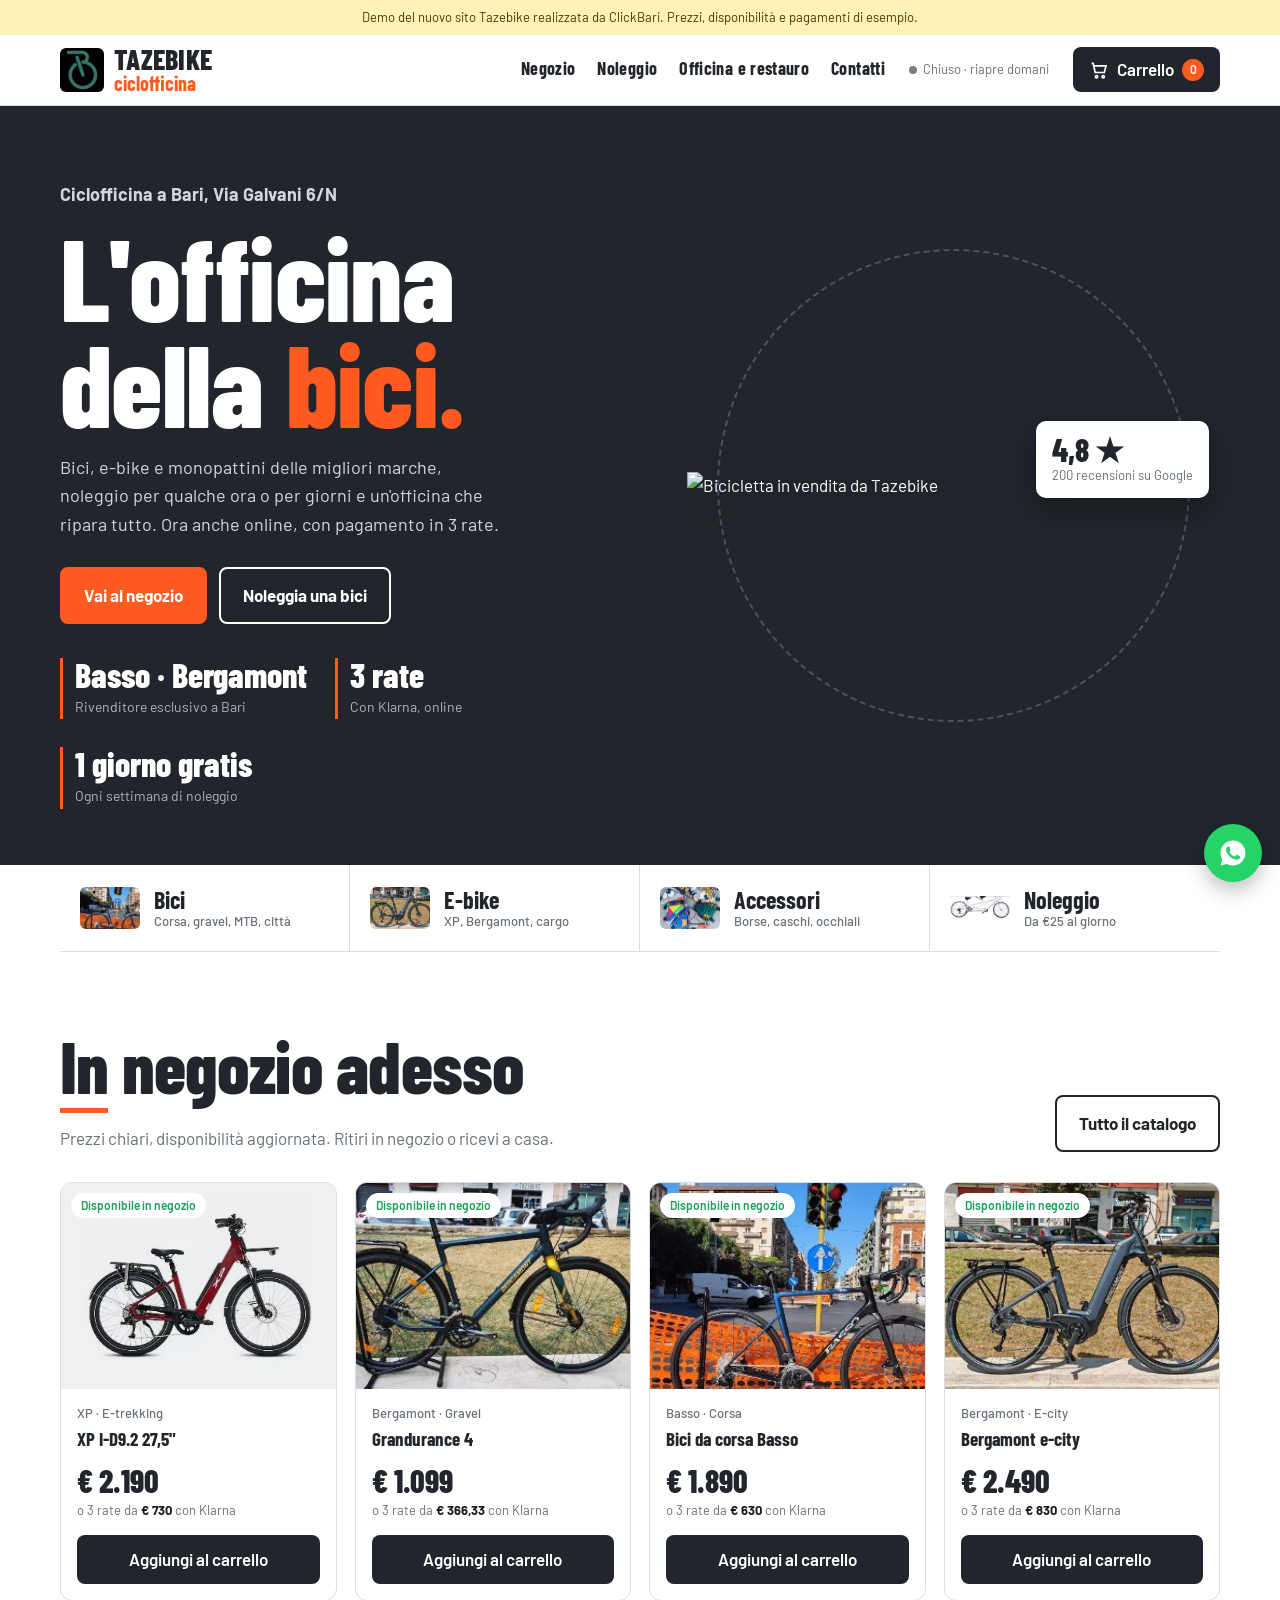
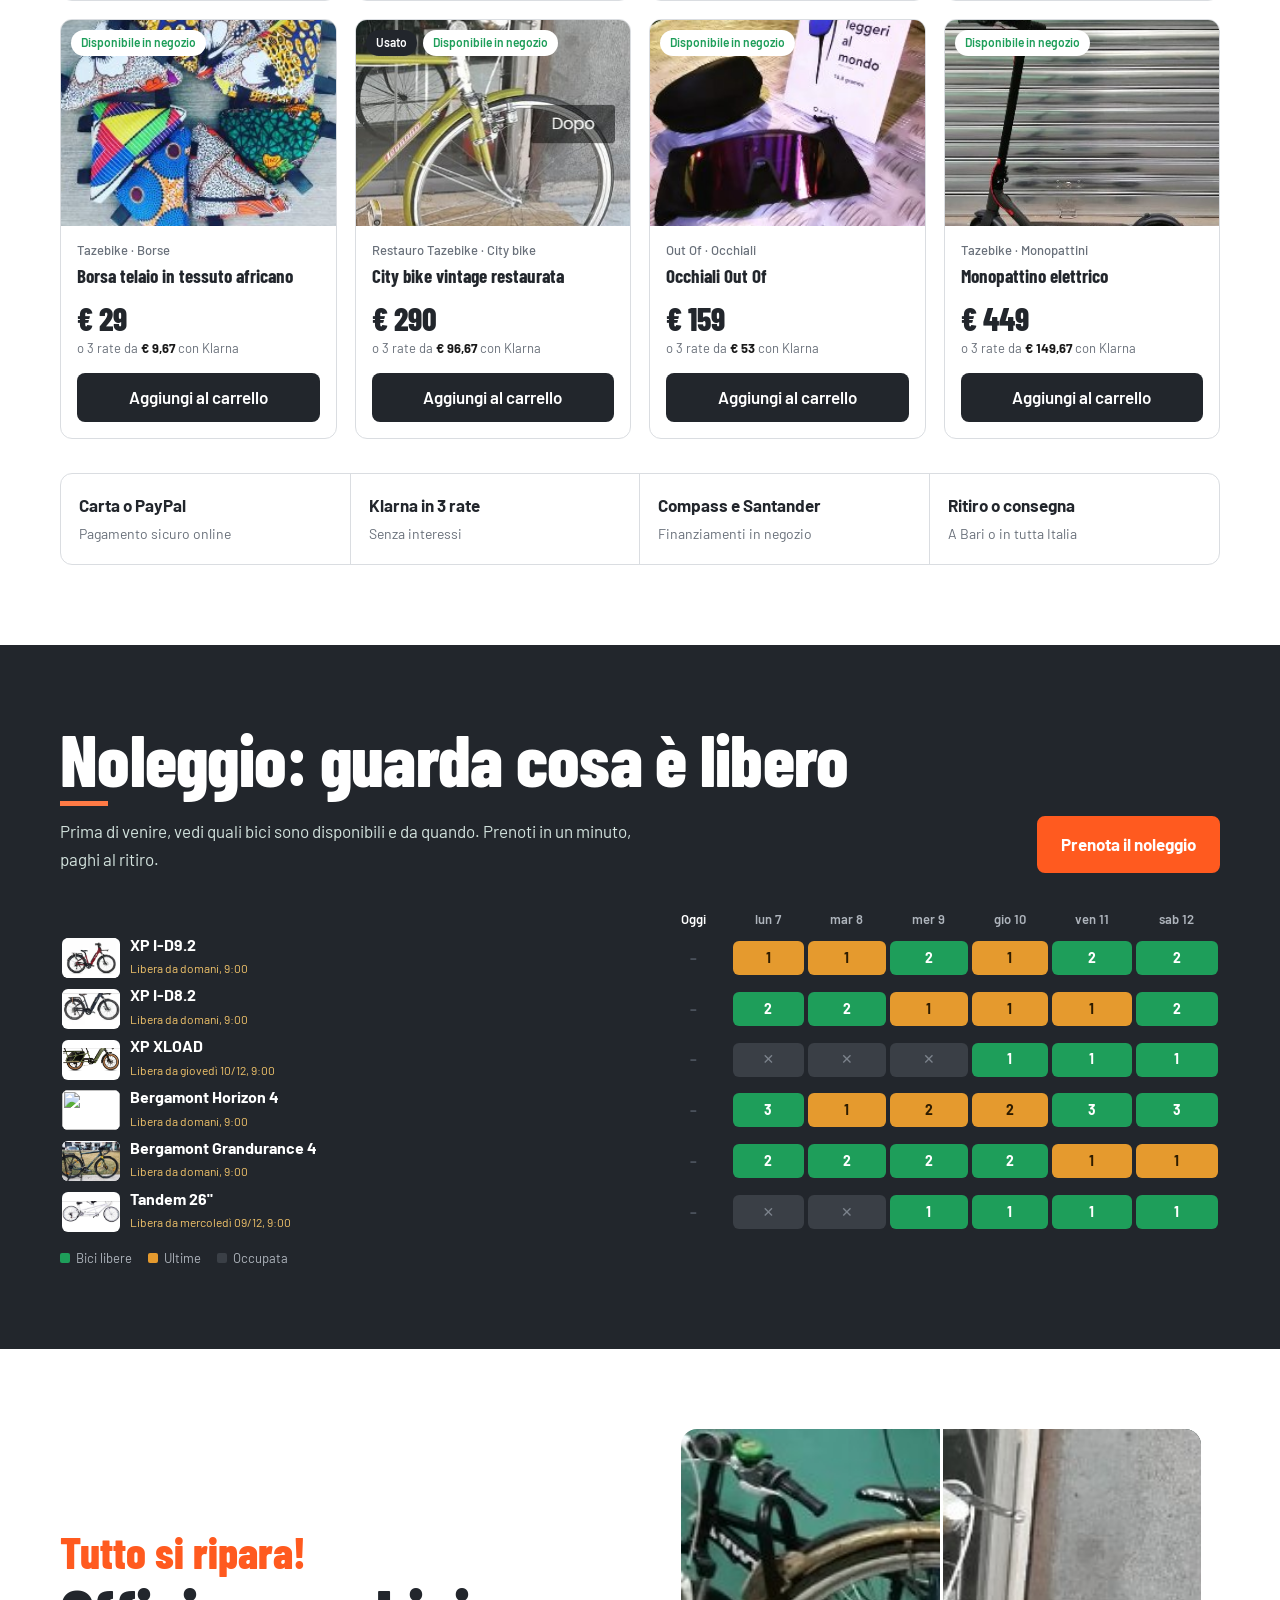
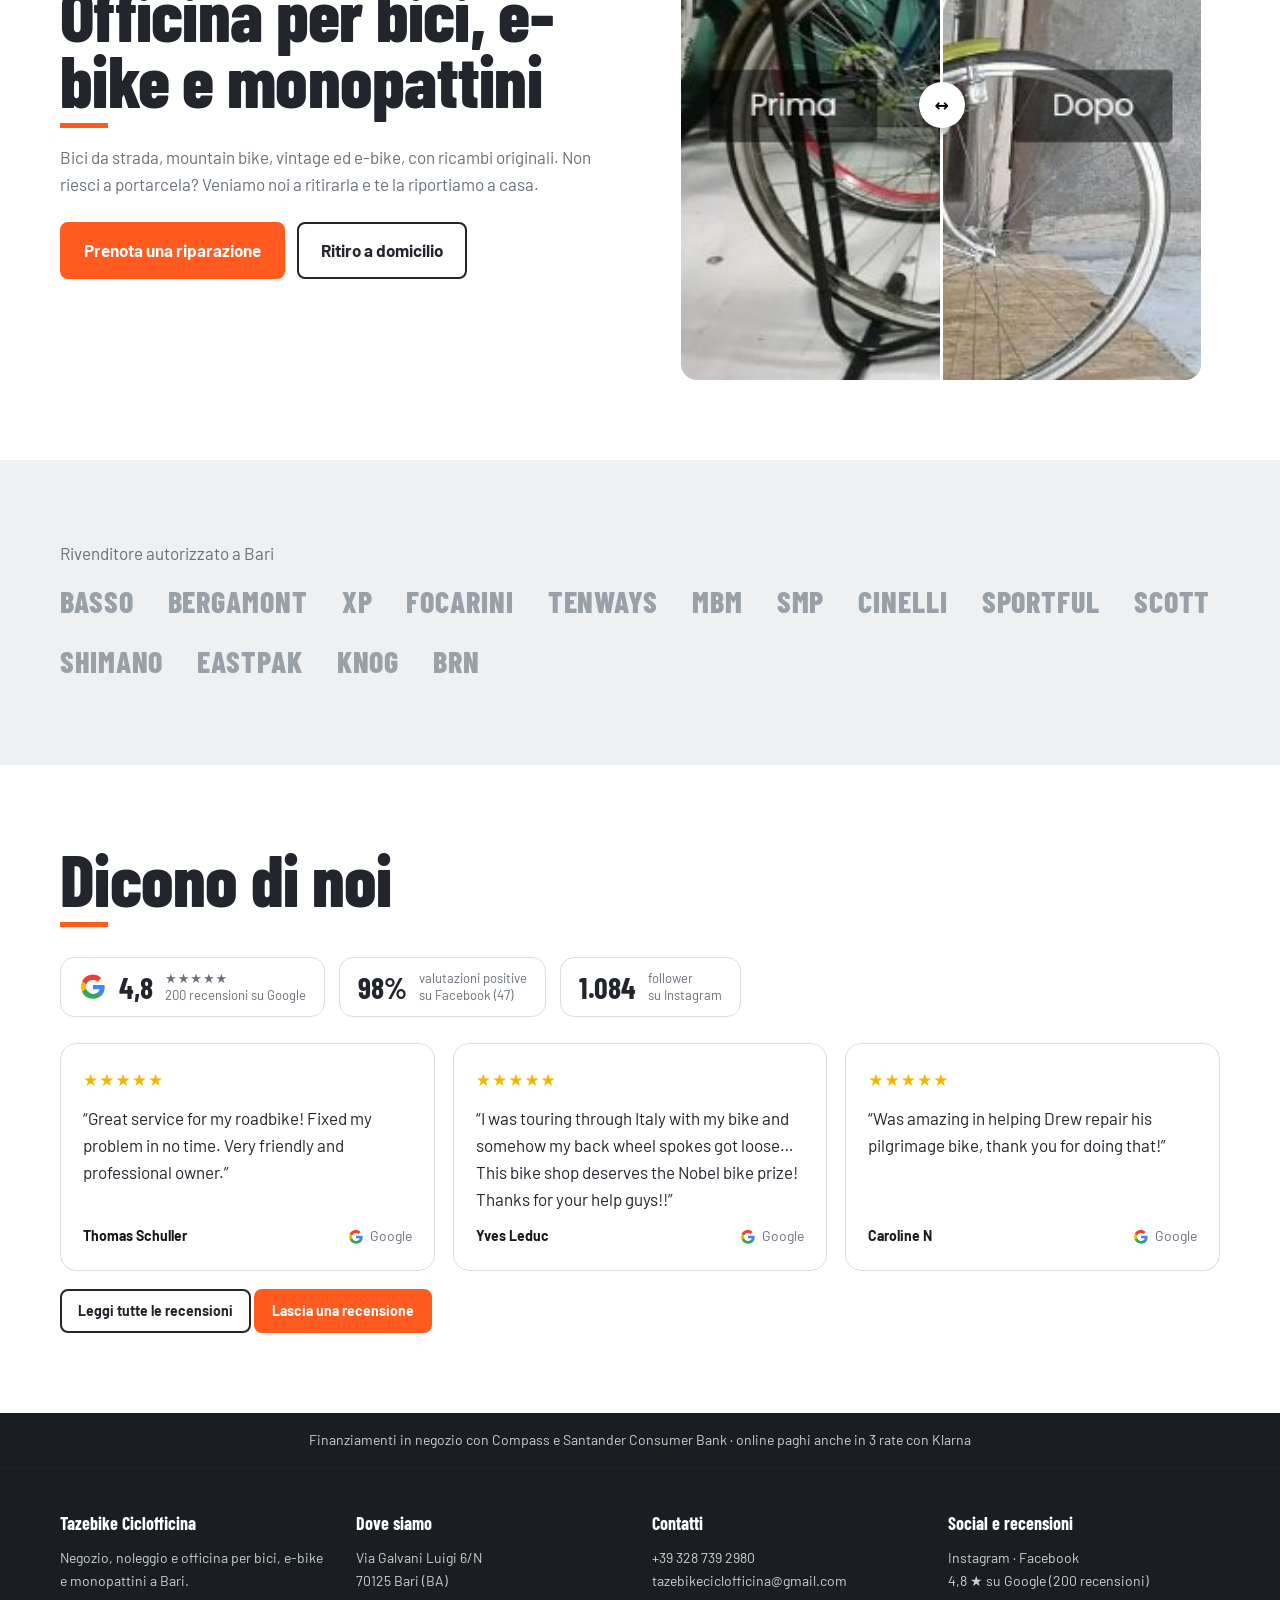
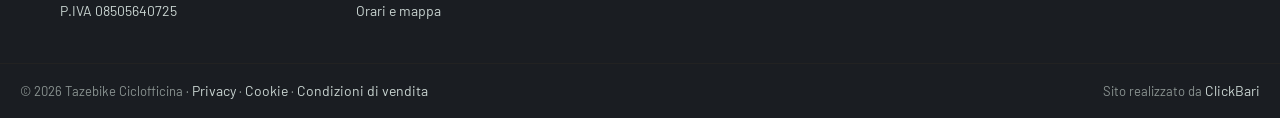
==== commit e337a76c: "Stile prima bozza (header bianco), noleggio compatto con foto, solo a giornata Co-Authored-By: Claud" ====
--- a/index.html
+++ b/index.html
@@ -59,7 +59,7 @@
 <section class="slant-dark">
   <div class="wrap">
     <div class="sec-head"><div><h2>Noleggio: guarda cosa è libero</h2><span class="dash" style="background:var(--leaf)"></span><p class="sub" style="margin-top:12px">Prima di venire, vedi quali bici sono disponibili e da quando. Prenoti in un minuto, paghi al ritiro.</p></div><a class="btn" href="noleggio.html">Prenota il noleggio</a></div>
-    <div class="board" id="board" style="background:#0B0C0C"></div>
+    <div id="board"></div>
   </div>
 </section>
 
--- a/assets/style.css
+++ b/assets/style.css
@@ -445,3 +445,64 @@
   .speed{gap:18px}
   .speed b{font-size:26px}
 }
+
+/* ===== v1 exact look: white header, asphalt hero, orange ===== */
+.top{background:rgba(255,255,255,.97);color:#22262C;border-bottom:1px solid var(--line);backdrop-filter:blur(6px)}
+.top .wrap{height:70px}
+.logo img{height:44px}
+.logo b{color:#22262C;font-size:28px}
+.logo small{color:var(--teal);font-weight:700}
+.menu a{color:#22262C}
+.open-now{color:var(--grey)}
+.burger{color:#22262C}
+.cart-btn{background:#22262C}
+.cart-btn:hover{background:var(--teal)}
+.badge{background:var(--teal);color:#fff}
+@media (max-width:1020px){.menu{background:#fff;top:70px;border-bottom:1px solid var(--line)}.menu a{border-bottom-color:var(--line)}}
+/* compact availability table with photos */
+.avail{width:100%;border-collapse:separate;border-spacing:0 6px}
+.avail th{font-weight:600;font-size:13px;color:#AEB4BC;text-align:center;padding:0 2px}
+.avail th.today{color:#fff}
+.avail td{text-align:center;padding:0 2px}
+.avail td.b{text-align:left;padding-right:12px}
+.avail .bk{display:flex;align-items:center;gap:10px;white-space:nowrap}
+.avail .bk img{width:58px;height:40px;object-fit:contain;background:#fff;border-radius:6px}
+.avail .bk b{font-size:16px;display:block;line-height:1.1}
+.avail .bk small{font-size:12px}
+.dot{display:grid;place-items:center;width:100%;min-width:30px;height:34px;border-radius:6px;font-weight:700;font-size:14px}
+.dot.free{background:#1E9E5A;color:#fff}
+.dot.few{background:#E59A2E;color:#2E1C00}
+.dot.full{background:#3A3F46;color:#7C838C}
+.dot.closed{background:transparent;color:#4A515B}
+.avail-wrap{overflow-x:auto}
+.avail-legend{display:flex;gap:16px;font-size:13px;color:#AEB4BC;margin-top:8px;flex-wrap:wrap}
+.avail-legend i{display:inline-block;width:10px;height:10px;border-radius:2px;margin-right:6px}
+/* rental: v1 list + dark planner */
+.rent2{display:grid;grid-template-columns:1fr 1.05fr;gap:28px;align-items:start}
+.list{display:grid;gap:10px}
+.rbike{display:flex;gap:14px;align-items:center;background:#fff;border-radius:12px;padding:10px 14px 10px 10px;border:2px solid transparent;text-align:left;width:100%}
+.rbike img{width:104px;height:72px;object-fit:contain;background:var(--mist);border-radius:8px;flex-shrink:0}
+.rbike b{display:block;font-family:"Barlow Condensed";font-size:22px;line-height:1.05}
+.rbike span{font-size:14px;color:var(--grey)}
+.rbike .r{margin-left:auto;text-align:right;font-family:"Barlow Condensed";font-weight:800;font-size:28px;line-height:1;white-space:nowrap}
+.rbike .r small{display:block;font-family:"Barlow";font-size:12px;font-weight:500;color:var(--grey)}
+.rbike[aria-pressed="true"]{border-color:var(--teal)}
+.rbike .ok{color:#1E9E5A;font-weight:600}
+.rbike .wait{color:#B86E00;font-weight:600}
+.planner2{background:#22262C;color:#fff;border-radius:16px;padding:24px}
+.planner2 h3{font-size:32px;margin-bottom:14px}
+.planner2 label{font-size:14px;color:#AEB4BC}
+.planner2 input,.planner2 select{width:100%;margin-top:6px;padding:11px 12px;border-radius:8px;border:0;font:inherit}
+.p2-dates{display:grid;grid-template-columns:1fr 1fr 90px;gap:10px}
+.xchips{display:flex;flex-wrap:wrap;gap:6px;margin-top:14px}
+.xchips label{cursor:pointer}
+.xchips input{position:absolute;opacity:0;width:0}
+.xchips span{display:inline-block;border:1.5px solid #4A515B;border-radius:8px;padding:6px 11px;font-size:14px;color:#fff}
+.xchips input:checked+span{background:#fff;color:#22262C;border-color:#fff}
+.xchips input:focus-visible+span{outline:3px solid var(--teal)}
+.p2-total{display:flex;justify-content:space-between;align-items:end;border-top:1px solid #3E444D;padding-top:14px;margin:16px 0}
+.p2-total b{font-family:"Barlow Condensed";font-size:52px;line-height:1}
+.p2-total span{color:#AEB4BC;font-size:15px}
+.p2-av{font-size:14px;font-weight:600;margin-top:12px}
+@media (max-width:900px){.rent2{grid-template-columns:1fr}.p2-dates{grid-template-columns:1fr 1fr}.p2-dates label:last-child{grid-column:1/-1}}
+@media (max-width:520px){.rbike img{width:80px;height:58px}.avail .bk img{width:44px;height:32px}.avail .bk small{display:none}}
